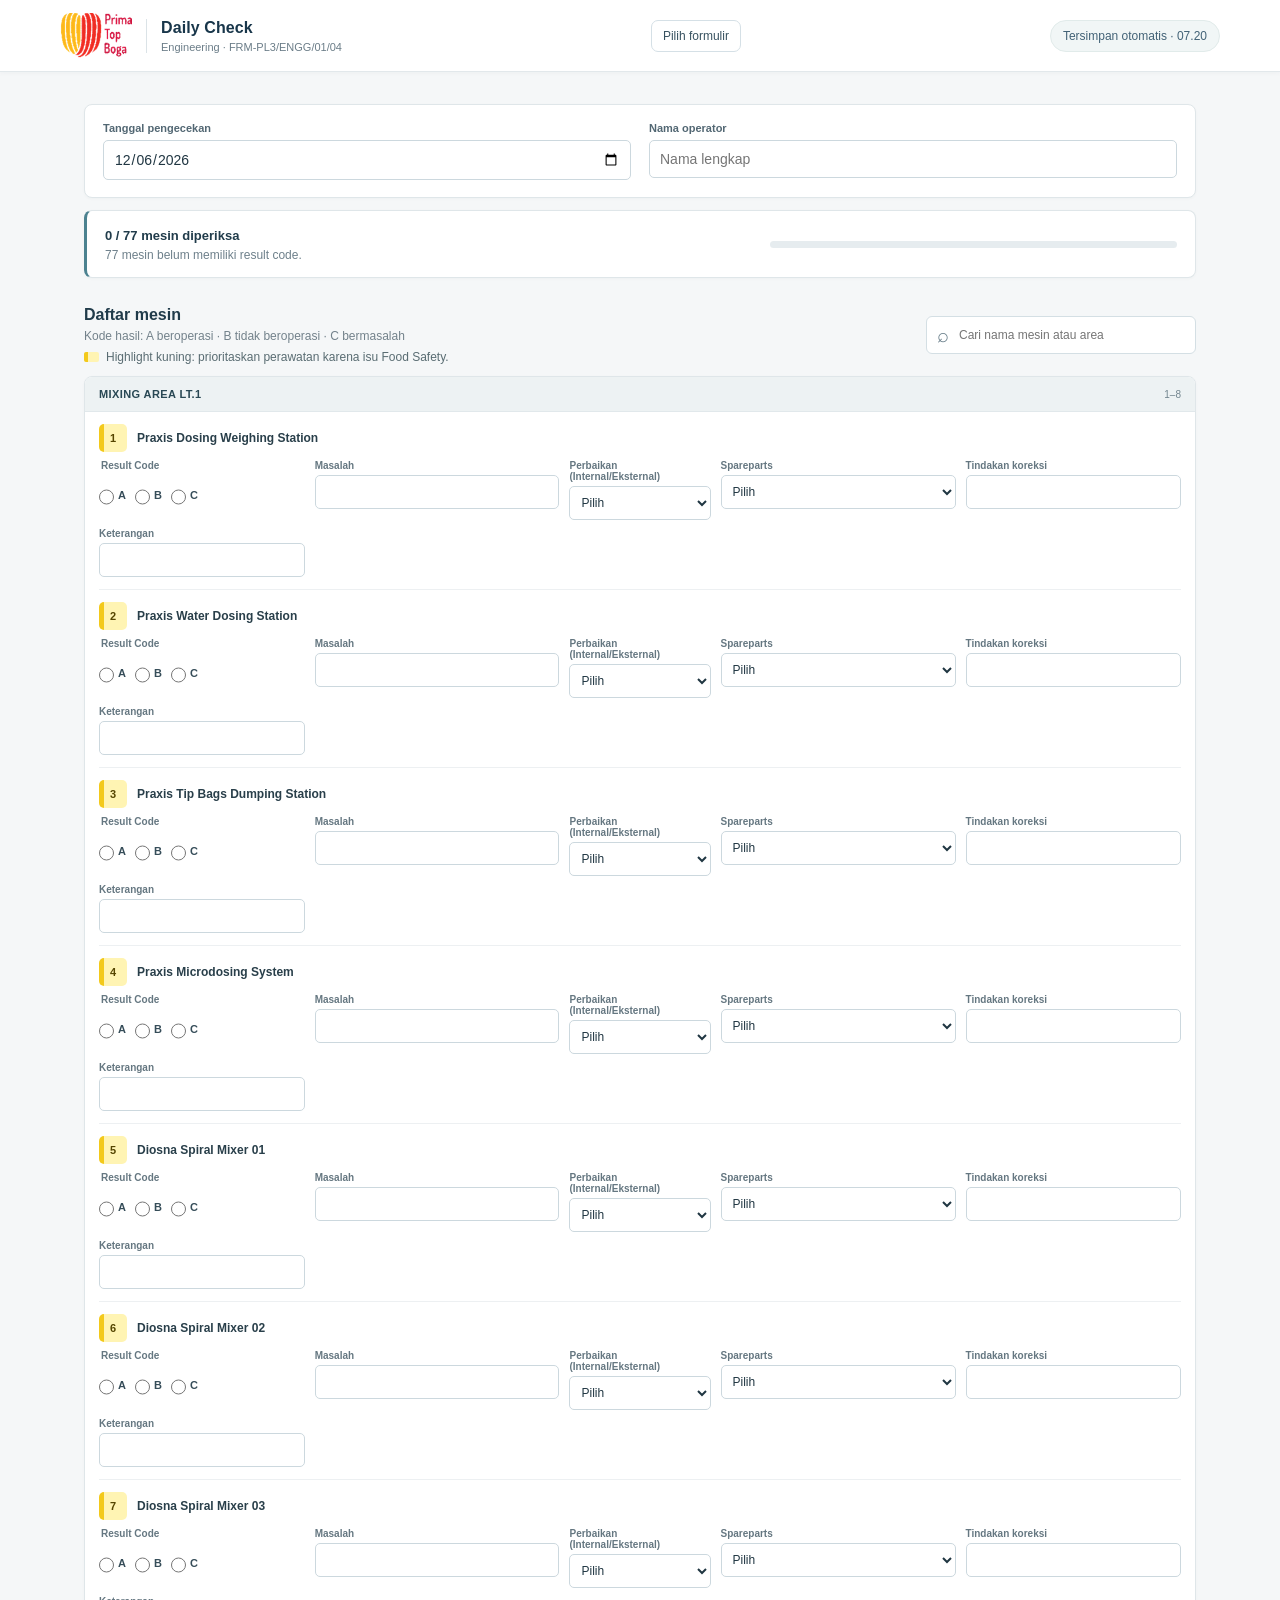
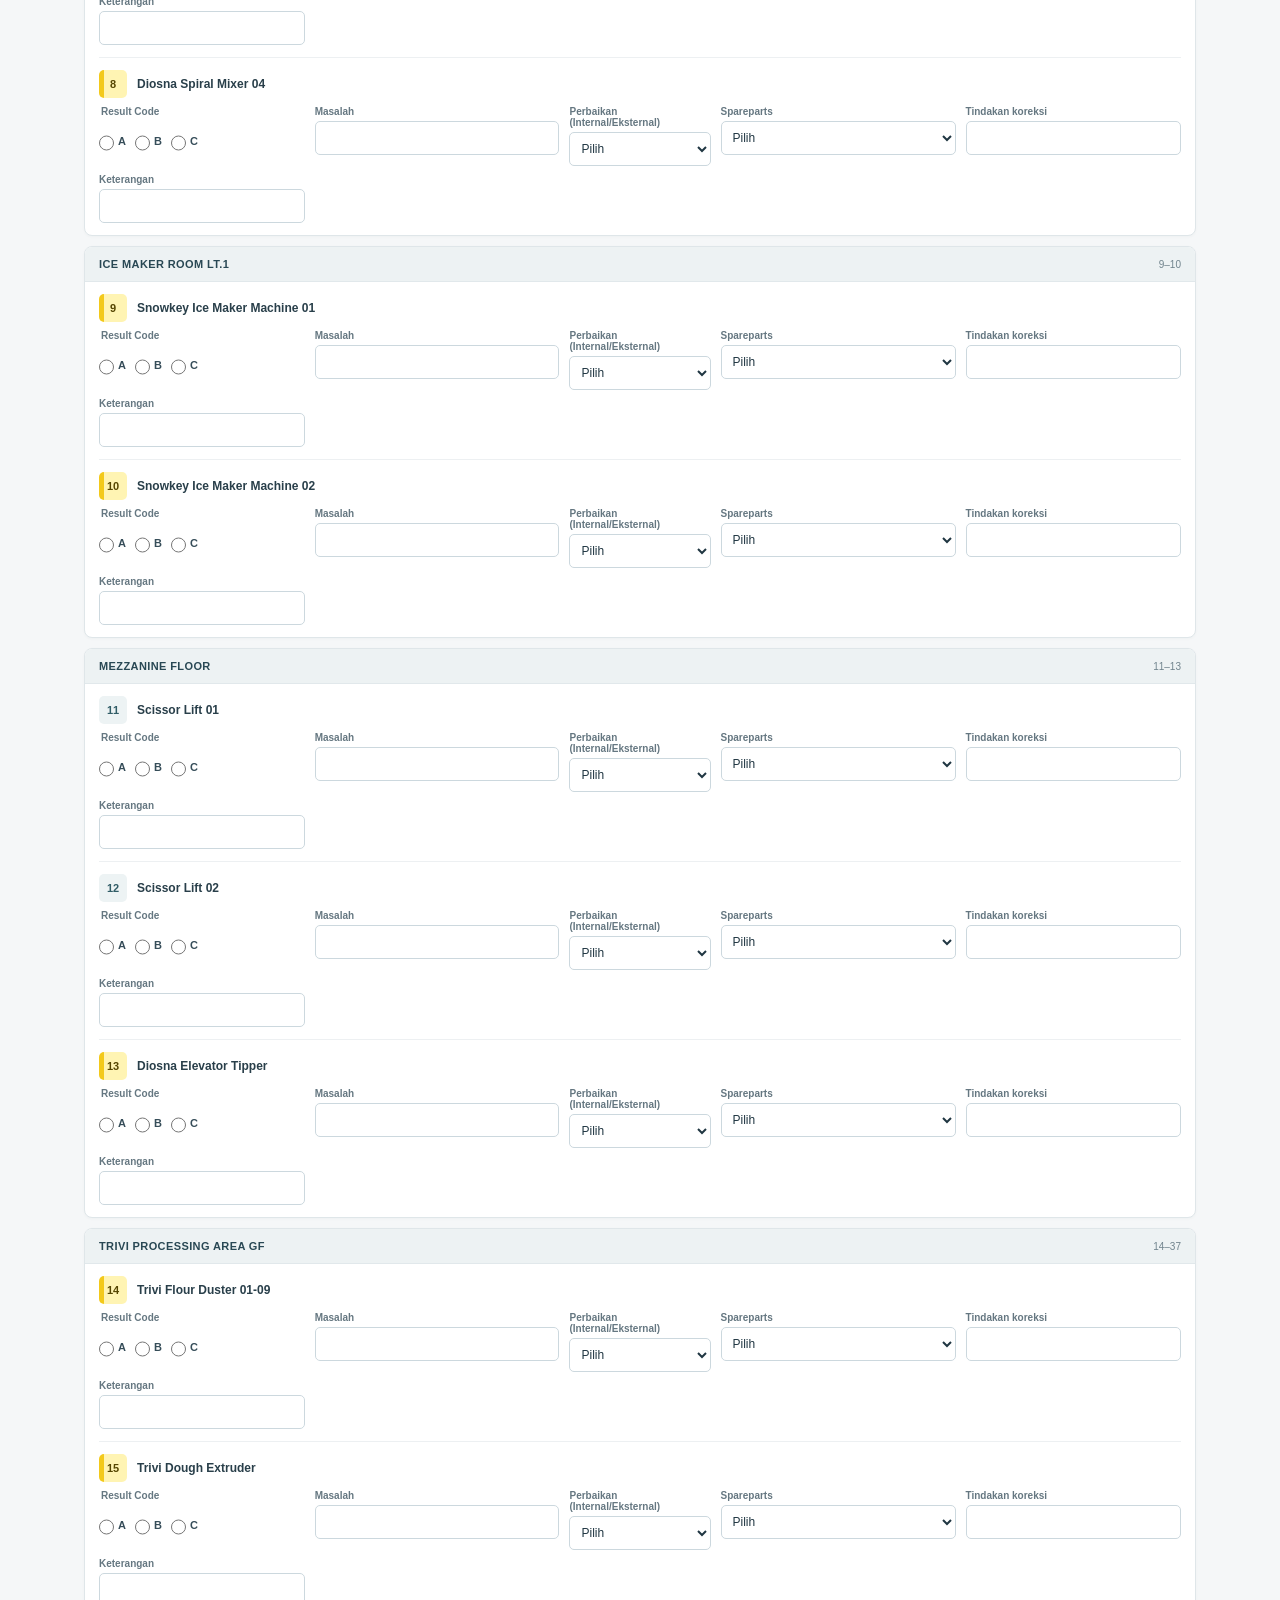
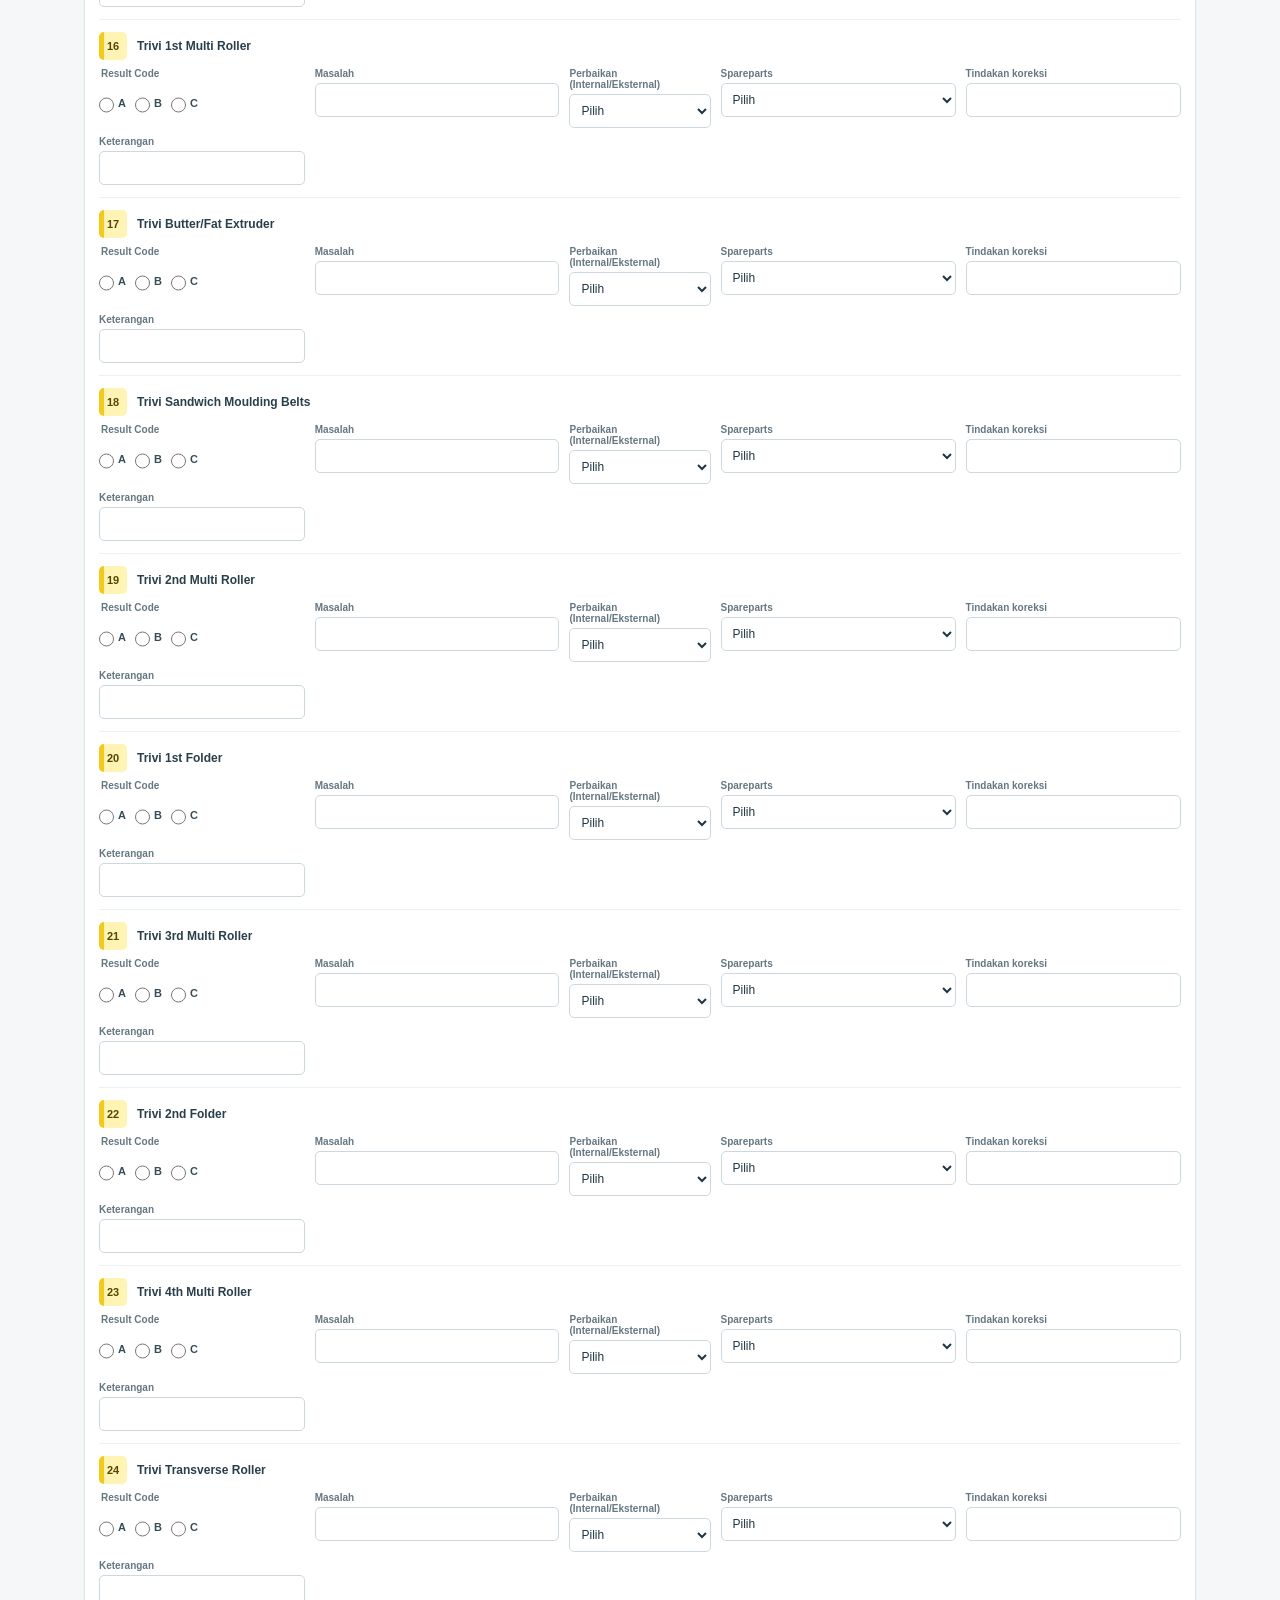
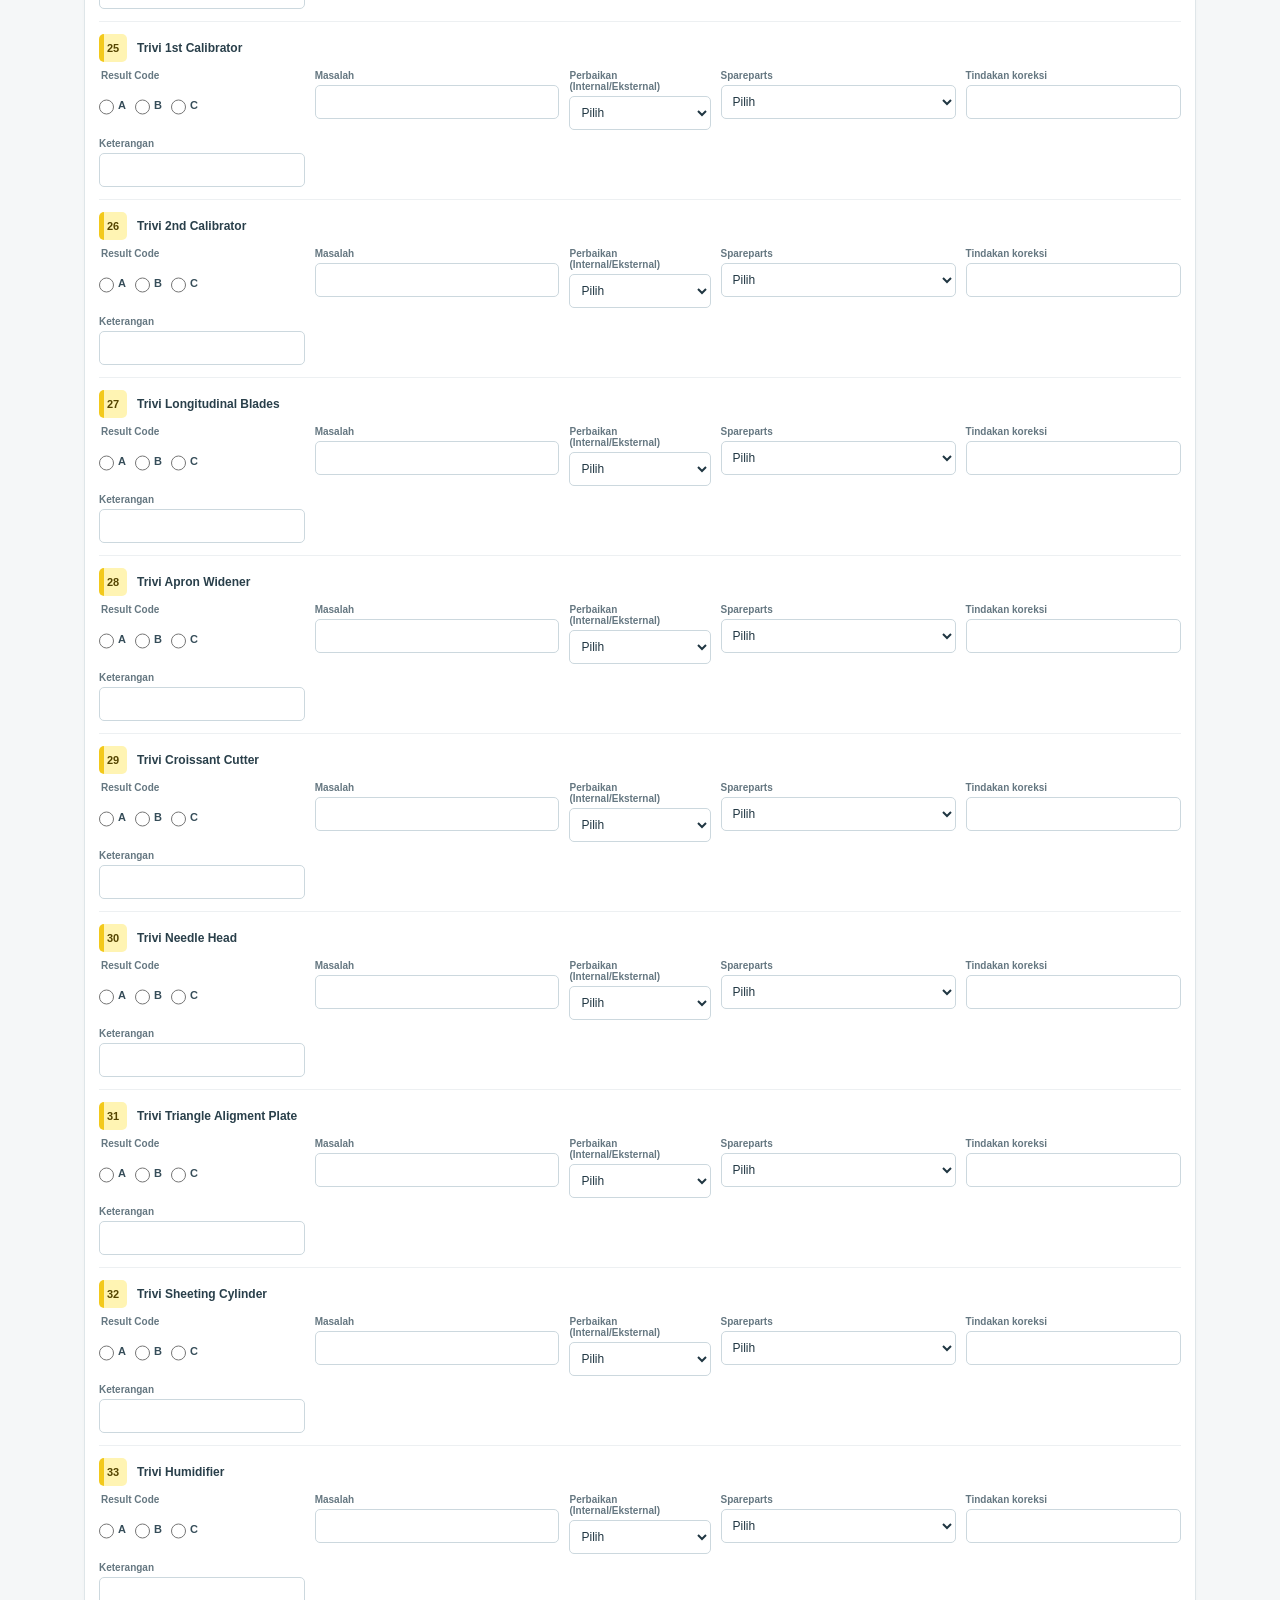
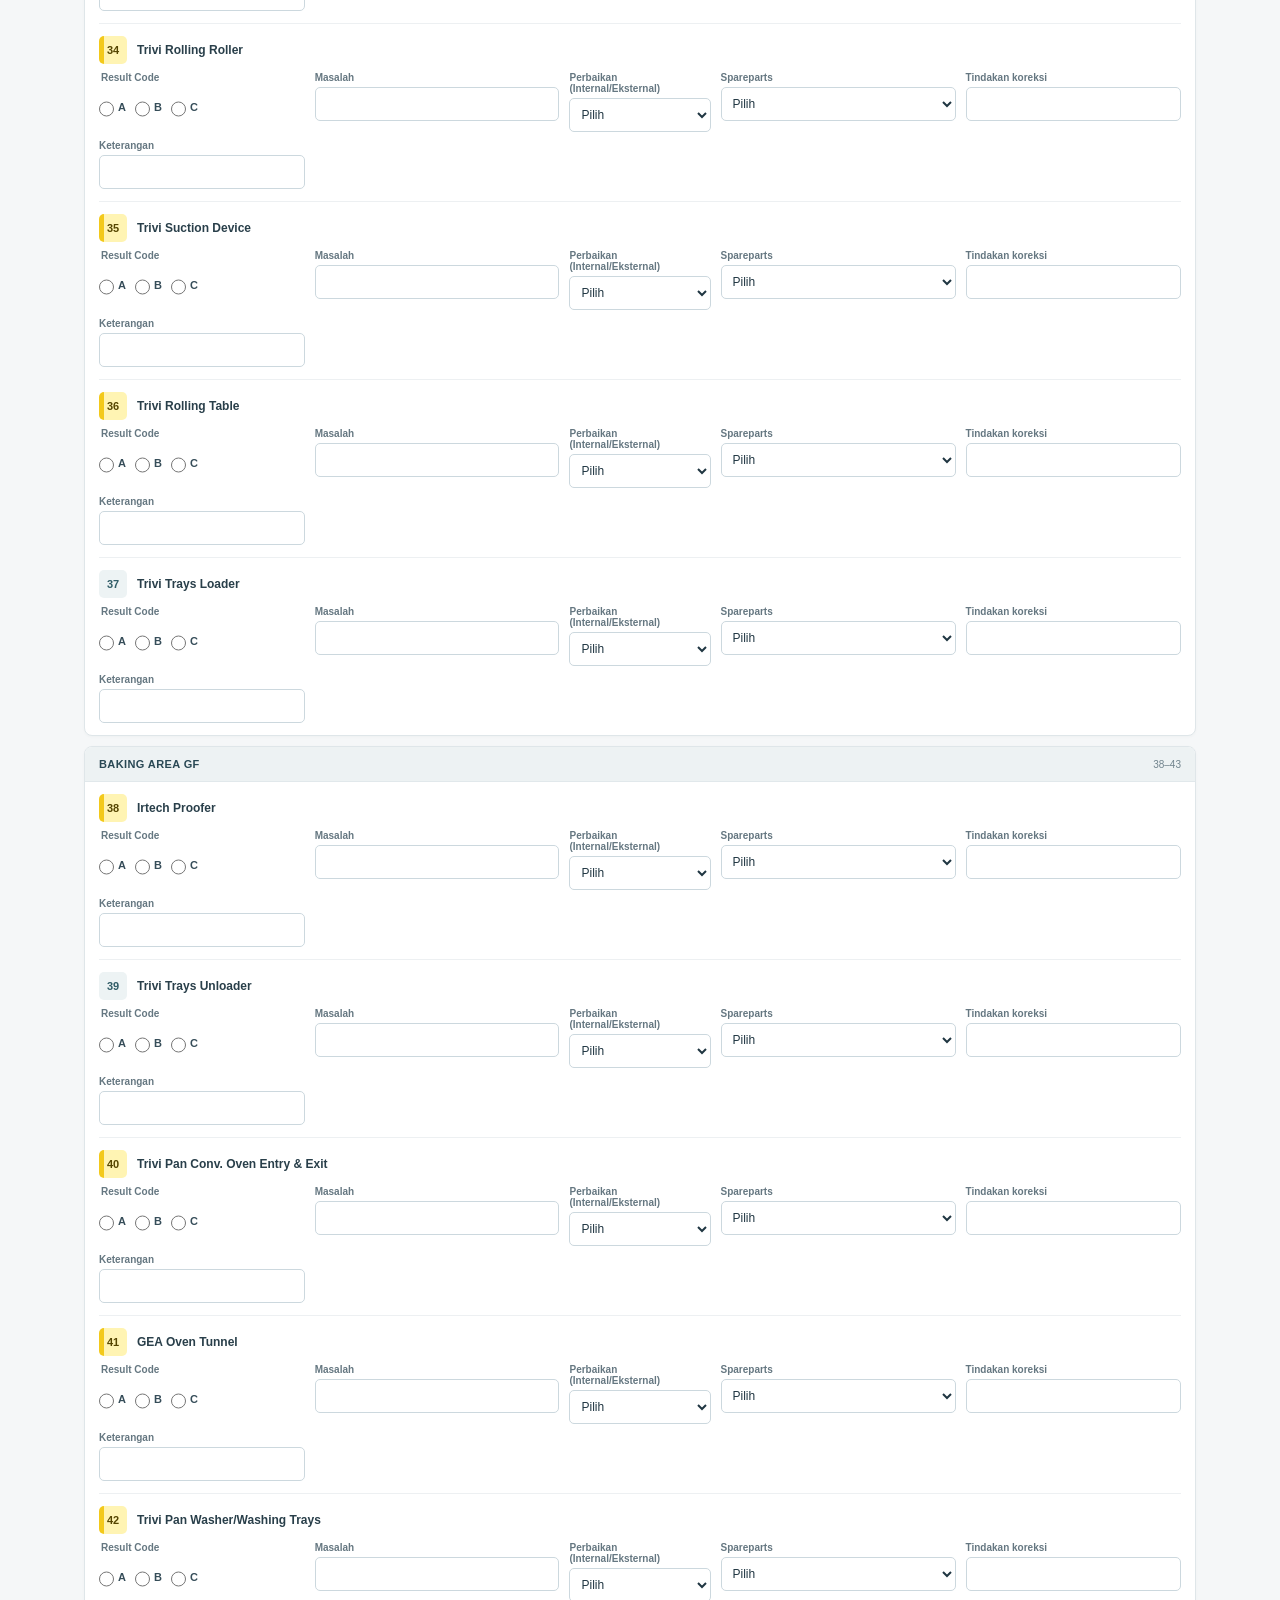
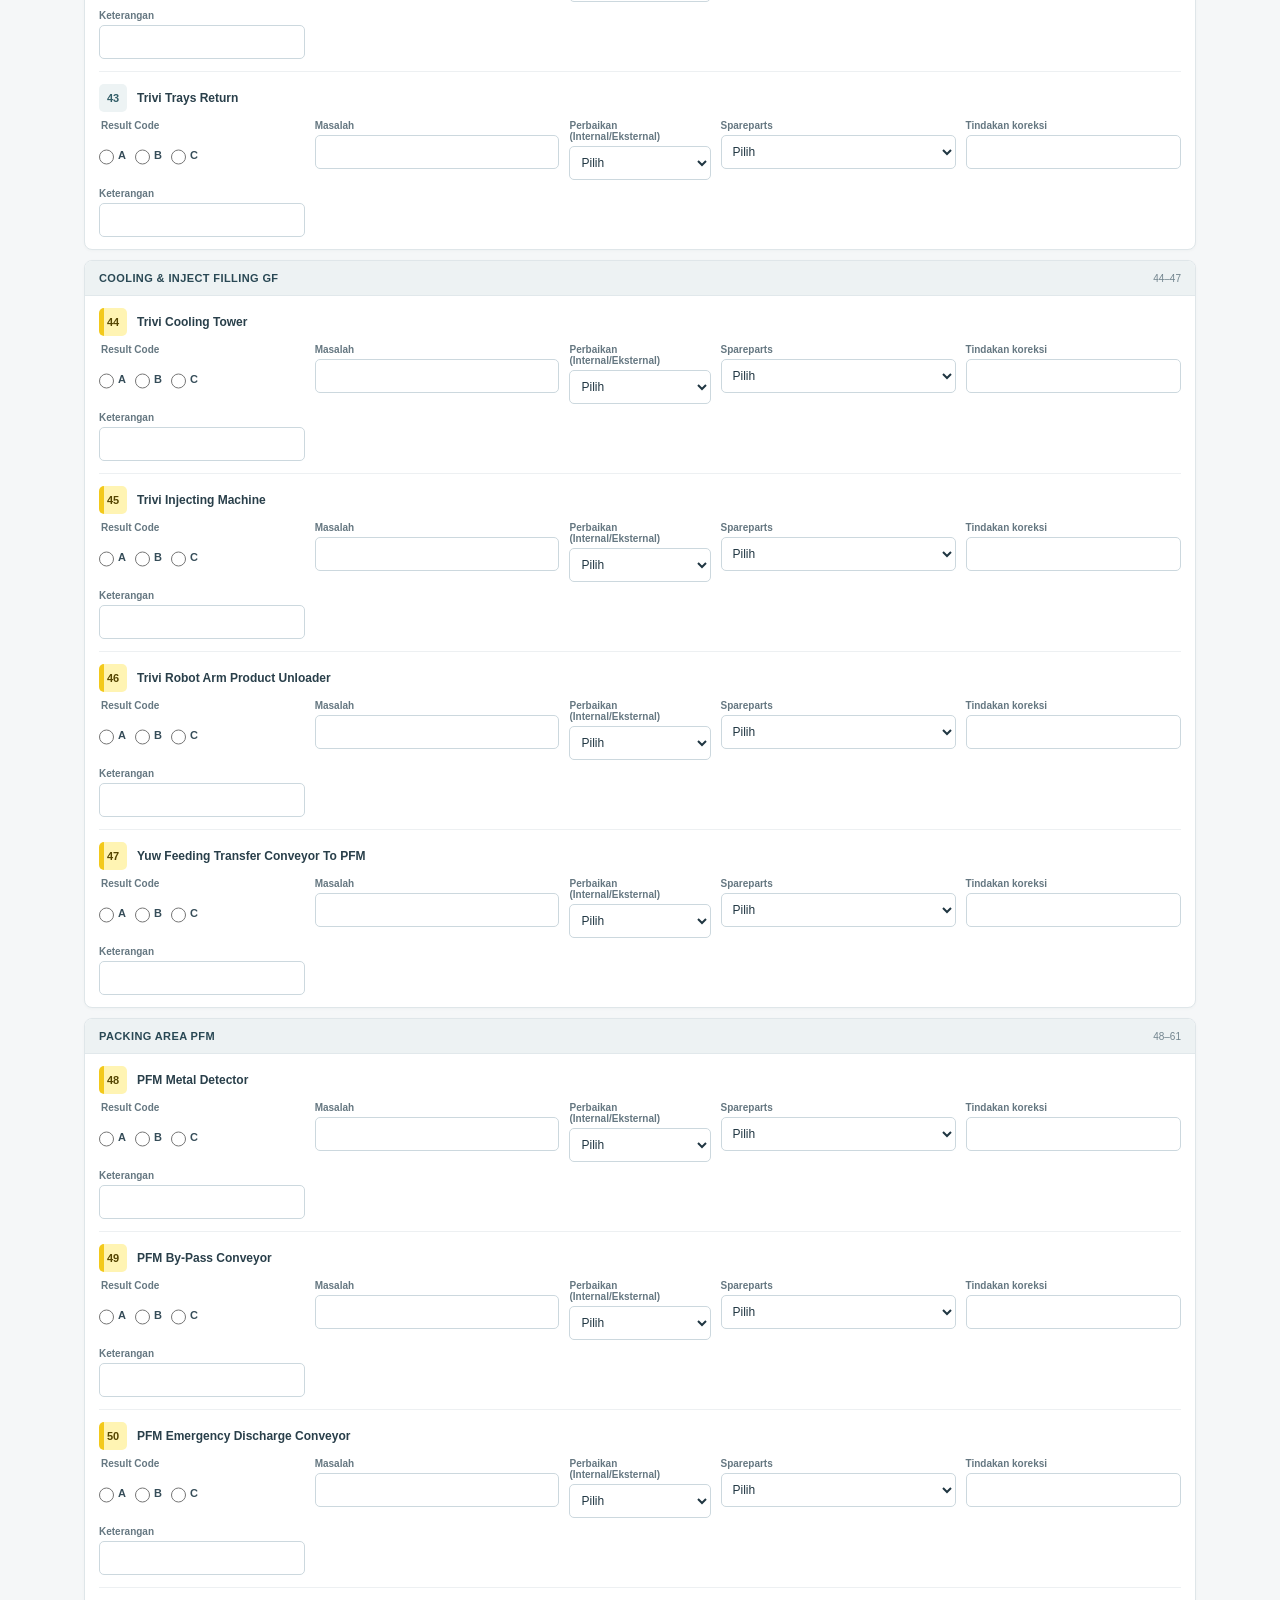
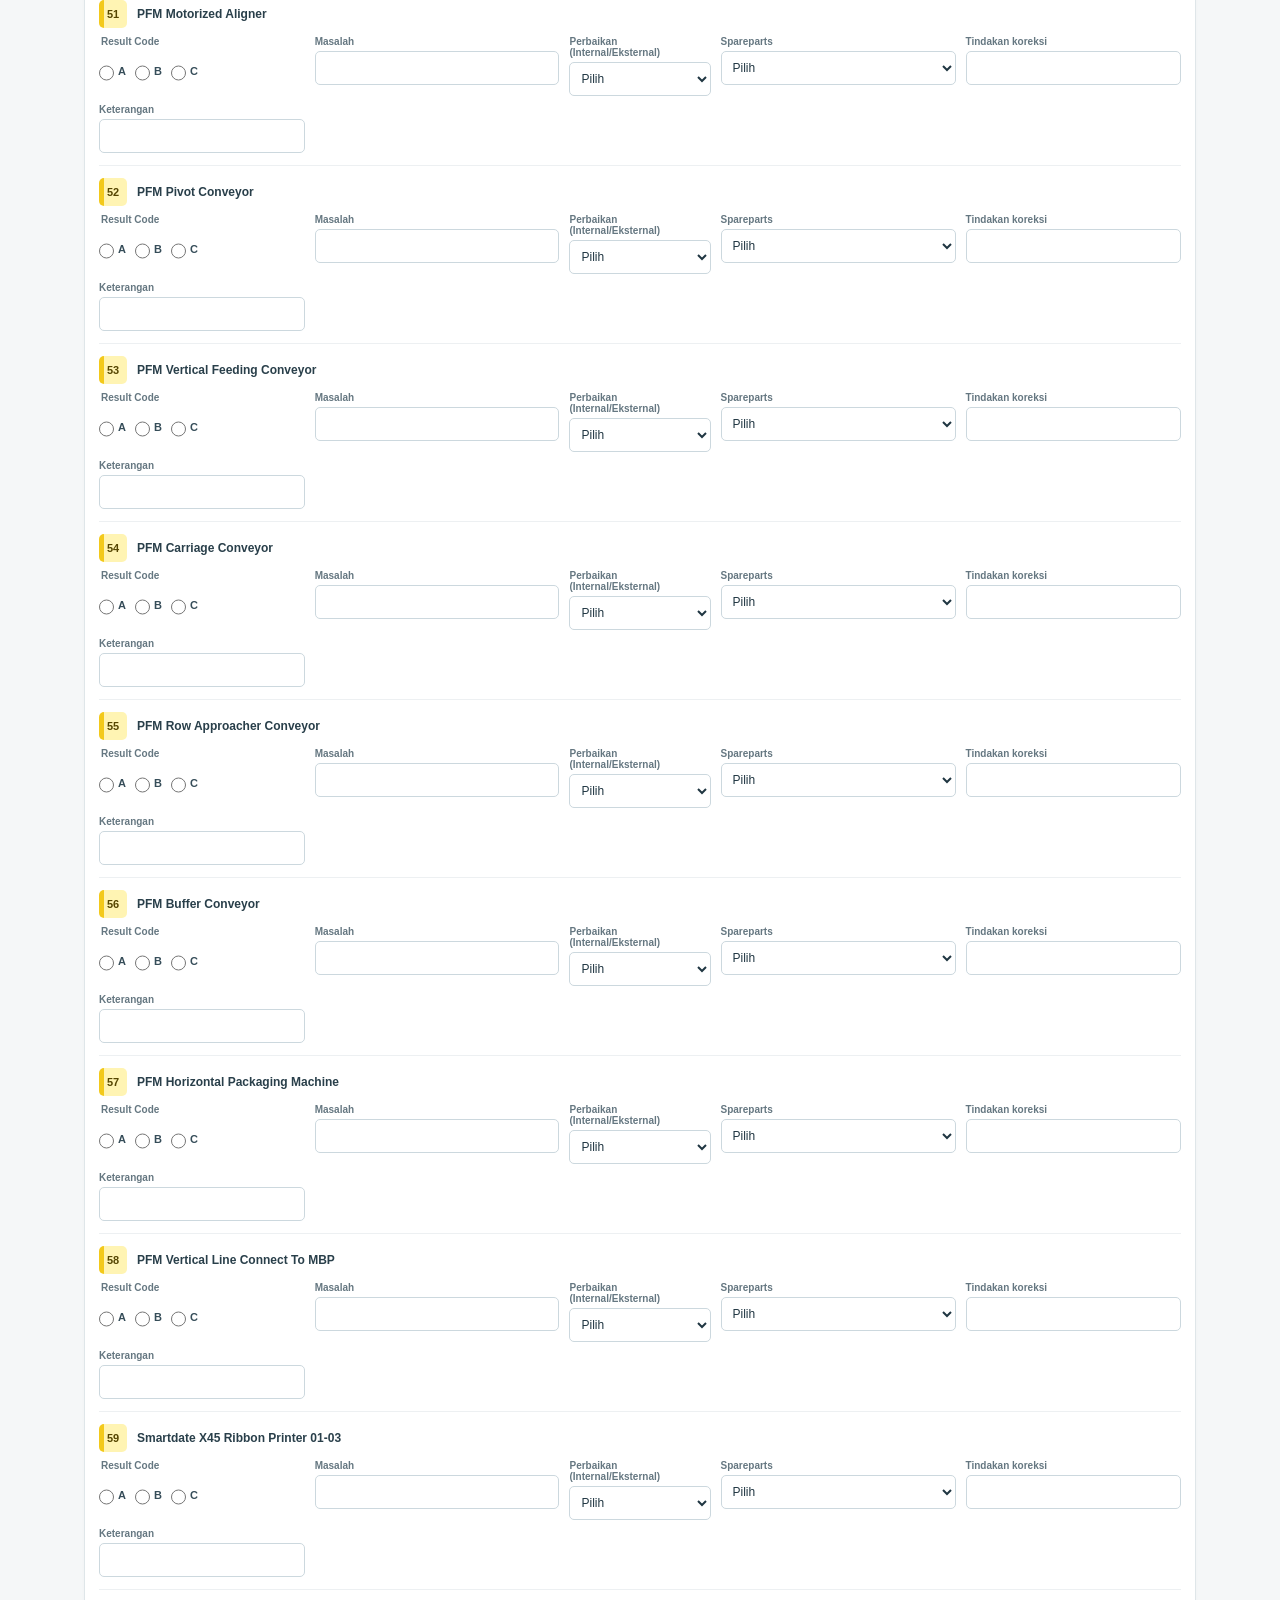
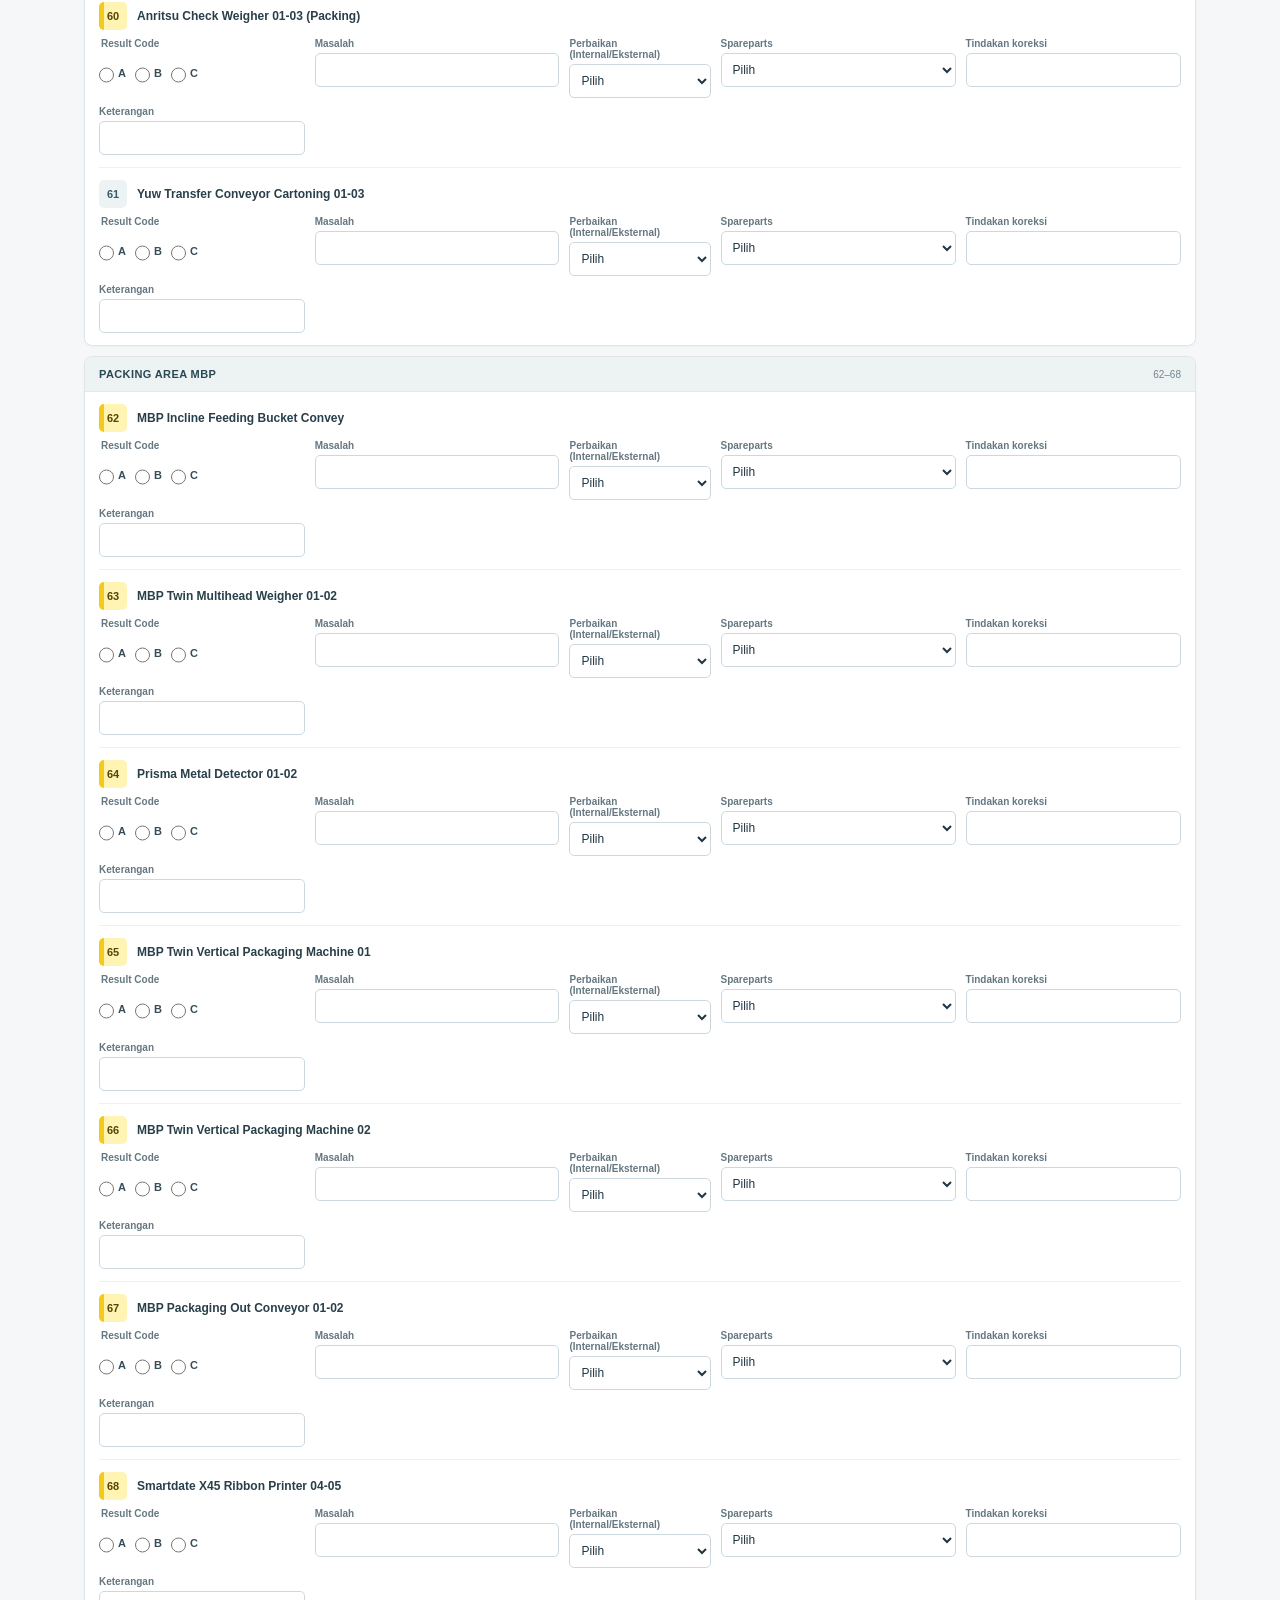
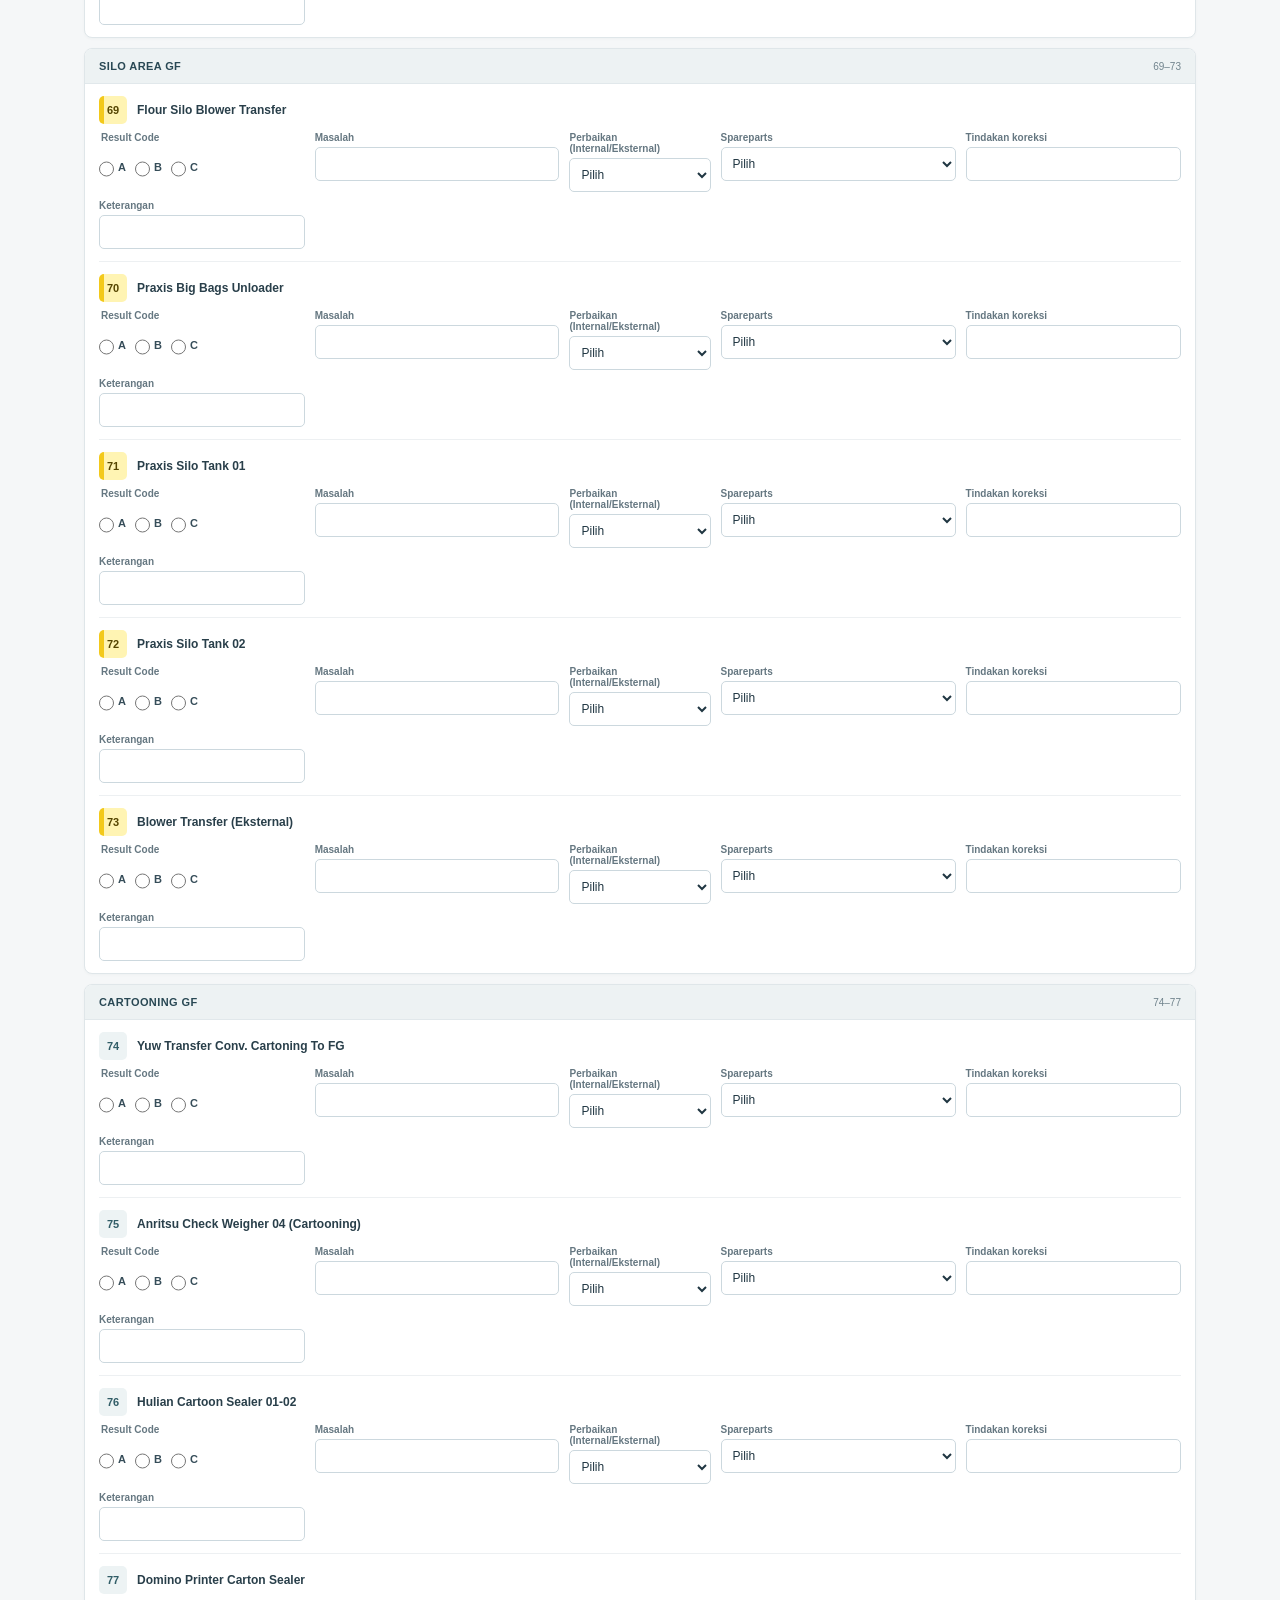
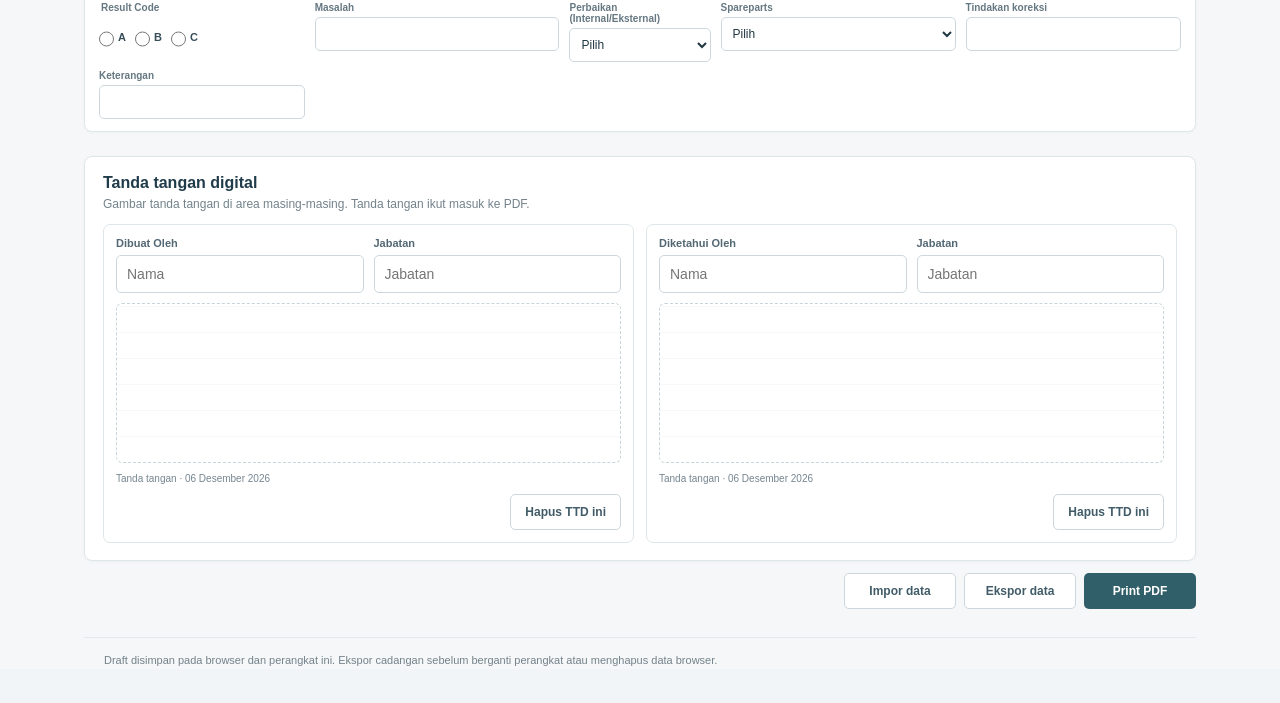
==== processing.html @ 10c48e77 "Restore version confirmed working before chooser cleanup" ====
<!doctype html>
<html lang="id">
<head>
  <meta charset="utf-8">
  <meta name="viewport" content="width=device-width, initial-scale=1">
  <meta name="theme-color" content="#102a43">
  <title>Daily Check Processing · Prima Top Boga</title>
  <link rel="manifest" href="manifest.webmanifest">
  <link rel="stylesheet" href="styles.css?v=19">
  <link rel="stylesheet" href="home.css?v=19">
  <script src="processing.js" defer></script>
</head>
<body>
  <header class="topbar no-print"><a class="brand" href="index.html" aria-label="Kembali ke pilihan Daily Check"><img src="prima-top-boga.png" alt="Prima Top Boga"><span class="brand-divider"></span><span class="brand-title"><strong>Daily Check</strong><small>Engineering · FRM-PL3/ENGG/01/04</small></span></a><a class="home-link" href="index.html">Pilih formulir</a><span class="saved-state" id="savedState"><i></i> Tersimpan di perangkat ini</span></header>
  <main class="shell" id="top">
    <section class="meta panel no-print"><label>Tanggal pengecekan<input id="checkDate" type="date"></label><label>Nama operator<input id="operator" placeholder="Nama lengkap"></label></section>
    <section class="progress panel no-print"><div><strong id="progressText">0 / 77 mesin diperiksa</strong><span id="progressSub">Pilih kode hasil untuk setiap mesin.</span></div><div class="progress-track"><i id="progressBar"></i></div></section>
    <section class="list-head no-print"><div><h2>Daftar mesin</h2><p>Kode hasil: A beroperasi · B tidak beroperasi · C bermasalah</p><p class="food-safety-legend"><span aria-hidden="true"></span> Highlight kuning: prioritaskan perawatan karena isu Food Safety.</p></div><label class="search-wrap"><span aria-hidden="true">⌕</span><input id="machineSearch" type="search" placeholder="Cari nama mesin atau area" autocomplete="off"></label></section>
    <div id="machineList" class="area-list no-print"></div>
    <section class="sign-panel panel no-print"><div class="sign-head"><div><h2>Tanda tangan digital</h2><p>Gambar tanda tangan di area masing-masing. Tanda tangan ikut masuk ke PDF.</p></div></div><div class="sign-grid"><div class="sign-box"><label>Dibuat Oleh<input id="makerName" placeholder="Nama"></label><label>Jabatan<input id="makerTitle" placeholder="Jabatan"></label><canvas id="makerSign" width="520" height="240" aria-label="Area tanda tangan digital pembuat"></canvas><span>Tanda tangan · <span id="makerDateLabel"></span></span><button type="button" class="clear-one button secondary" data-canvas="makerSign">Hapus TTD ini</button></div><div class="sign-box"><label>Diketahui Oleh<input id="approverName" placeholder="Nama"></label><label>Jabatan<input id="approverTitle" placeholder="Jabatan"></label><canvas id="approverSign" width="520" height="240" aria-label="Area tanda tangan digital pemeriksa"></canvas><span>Tanda tangan · <span id="approverDateLabel"></span></span><button type="button" class="clear-one button secondary" data-canvas="approverSign">Hapus TTD ini</button></div></div></section>
    <div class="action-bar no-print"><button id="importBtn" class="button secondary">Impor data</button><button id="exportBtn" class="button secondary">Ekspor data</button><button id="printBtn" class="button">Print PDF</button><input id="importFile" type="file" accept="application/json,.json" hidden></div>
    <div id="printPages" class="print-pages" aria-hidden="true"></div>
  </main>
  <footer class="no-print">Draft disimpan pada browser dan perangkat ini. Ekspor cadangan sebelum berganti perangkat atau menghapus data browser.</footer>
</body>
</html>
---- styles.css ----
:root{font-family:Arial,sans-serif;color:#172b3a;background:#f2f5f7;font-synthesis:none}*{box-sizing:border-box}body{margin:0}.topbar{height:68px;background:#102a43;color:white;display:flex;align-items:center;justify-content:space-between;padding:0 max(20px,calc((100vw - 1120px)/2))}.brand{display:flex;align-items:center;gap:11px}.brand-mark{display:grid;place-items:center;width:38px;height:38px;background:#158a76;border-radius:10px;font-weight:bold}.brand strong,.brand small{display:block}.brand small{margin-top:3px;color:#bdcbd4;font-size:11px}.saved-state{font-size:12px;color:#d7e6df}.shell{max-width:1120px;margin:34px auto;padding:0 22px}.intro{margin-bottom:22px}.eyebrow{font-size:11px;letter-spacing:1.4px;color:#148672;font-weight:bold;margin:0 0 8px}.intro h1{font-size:28px;color:#102a43;margin:0 0 8px}.intro p:last-child{font-size:14px;color:#687c89}.panel,.area{background:white;border:1px solid #dfe7ec;border-radius:12px;box-shadow:0 2px 8px #102a4309}.meta{padding:17px;display:grid;grid-template-columns:1fr 1fr;gap:14px}.meta label,.sign-box label{font-size:12px;font-weight:bold;color:#506674}.meta input,.sign-box input{display:block;width:100%;padding:10px;border:1px solid #d5e0e6;border-radius:7px;margin-top:6px;font:14px Arial}.progress{margin-top:12px;padding:15px 17px;display:flex;align-items:center;justify-content:space-between;gap:20px}.progress strong{font-size:14px}.progress span{display:block;font-size:12px;color:#728390;margin-top:4px}.progress-track{width:38%;height:8px;border-radius:8px;background:#e8eff1;overflow:hidden}.progress-track i{display:block;height:100%;width:0;background:#158a76;transition:width .2s}.list-head,.sign-head{display:flex;align-items:center;justify-content:space-between;gap:16px}.list-head{margin:28px 0 14px}.list-head h2,.sign-head h2{font-size:18px;margin:0 0 5px}.list-head p,.sign-head p{margin:0;color:#73838e;font-size:12px}.button{border:0;border-radius:7px;background:#128a75;color:#fff;font-weight:bold;font-size:13px;padding:11px 16px;cursor:pointer}.button:hover{background:#0c705f}.button.secondary{background:#eaf0f2;color:#385260}.area{overflow:hidden;margin:12px 0}.area>header{display:flex;align-items:center;justify-content:space-between;background:#e9f2f1;color:#193e4b;padding:12px 15px;font-size:13px}.area>header span{font-size:11px;color:#56727d}.area-machines{padding:4px 12px}.machine-card{border-bottom:1px solid #e8edf0;padding:14px 2px}.machine-card:last-child{border-bottom:0}.machine-title{display:flex;align-items:center;gap:10px;margin-bottom:10px}.machine-title b{width:28px;height:28px;border-radius:7px;background:#edf3f5;display:grid;place-items:center;color:#168571;font-size:12px}.machine-title strong{font-size:13px}.fields{display:grid;grid-template-columns:1fr 1fr 130px 1fr 1fr;gap:9px}.fields label{font-size:10px;color:#667985;font-weight:bold}.fields input,.fields select{display:block;width:100%;height:35px;padding:7px;border:1px solid #d9e2e7;border-radius:6px;margin-top:5px;font:12px Arial;background:#fff}.fields fieldset{border:0;padding:0;margin:0}.fields legend{font-size:10px;color:#667985;font-weight:bold;margin-bottom:5px}.radio{display:inline-flex!important;align-items:center;gap:4px;margin-right:9px}.radio input{width:15px;height:15px;margin:0;accent-color:#128a75}.radio span{font-size:12px;color:#243e4d}.sign-panel{padding:17px;margin-top:22px}.sign-head{margin-bottom:14px}.sign-grid{display:grid;grid-template-columns:1fr 1fr;gap:14px}.sign-box{border:1px solid #dce5e9;border-radius:9px;padding:12px;display:grid;grid-template-columns:1fr 1fr;gap:10px}.sign-box canvas{grid-column:1/-1;width:100%;height:115px;border:1px dashed #9babb5;border-radius:6px;background:repeating-linear-gradient(0deg,#fff,#fff 24px,#edf1f3 25px);touch-action:none}.sign-box>span{grid-column:1/-1;color:#758590;font-size:10px}.print-pages{display:none}footer{max-width:1076px;margin:22px auto 34px;padding:0 20px;color:#76858f;font-size:12px;line-height:1.5}
@media(max-width:760px){.topbar{padding:0 15px}.shell{margin:23px auto;padding:0 13px}.intro h1{font-size:23px}.meta{grid-template-columns:1fr}.progress{align-items:flex-start;flex-direction:column}.progress-track{width:100%}.list-head,.sign-head{align-items:stretch;flex-direction:column}.list-head .button,.sign-head .button{width:100%}.fields{grid-template-columns:1fr 1fr}.fields .remarks{grid-column:1/-1}.sign-grid{grid-template-columns:1fr}.saved-state{font-size:10px}}
@media screen{.clear-one{grid-column:1/-1;justify-self:end;padding:7px 10px;font-size:11px}.action-bar{display:flex;justify-content:flex-end;gap:9px;flex-wrap:wrap;margin:12px 0 24px}.action-bar .button{min-width:130px}.sign-box canvas{cursor:crosshair}}
@media print{@page{size:A4 landscape;margin:0}html,body{margin:0!important;padding:0!important;background:#fff!important;color:#000!important}.no-print,footer{display:none!important}.shell{display:block;max-width:none;margin:0;padding:0}.print-pages{display:block!important}.print-page{width:100%;height:196mm;position:relative;overflow:hidden;break-after:auto;font:6.2pt Arial,sans-serif;color:#000}.print-page+.print-page{break-before:page}.print-page:last-child{break-after:auto}.doc-head{height:15mm;display:flex;justify-content:space-between;align-items:flex-start;border-bottom:1px solid #000;margin-bottom:2mm}.doc-head>div{text-align:center;width:70%;padding-top:1mm}.doc-head>div>b{font-size:8pt}.doc-head h1{font:bold 10pt Arial;margin:1mm 0}.doc-head dl{margin:0;display:grid;grid-template-columns:20mm 34mm;row-gap:1mm;font-size:6.5pt}.doc-head dt,.doc-head dd{margin:0}.check-date{height:5mm;font-size:7pt;padding:1mm 0}.report{width:100%;border-collapse:collapse;table-layout:fixed;font:5.4pt Arial}.report th,.report td{border:.45pt solid #111;padding:.55mm .65mm;vertical-align:middle;overflow-wrap:anywhere}.report thead th{text-align:center;font-size:5.5pt;height:7mm;background:#f1f1f1}.report tbody tr{height:3.45mm}.report .num{text-align:center}.report .machine-name{font-weight:600}.report .machine-name.food-safety-highlight{background:#fff200!important;-webkit-print-color-adjust:exact;print-color-adjust:exact}.report .code{text-align:center;white-space:nowrap}.code-box{display:inline-block;border:.4pt solid #555;width:3.3mm;height:3mm;text-align:center;line-height:2.8mm;margin:0 .3mm;font-size:5pt}.code-box.selected{background:#222;color:#fff}.report .spares{text-align:center}.report .area-row{height:3.7mm!important;background:#dfe8eb;font-weight:bold}.report .area-row td{padding:.5mm 1mm}.c-no{width:5mm}.c-name{width:47mm}.c-code{width:15mm}.c-problem{width:31mm}.c-repair{width:33mm}.c-spares{width:18mm}.c-correction{width:37mm}.c-remarks{width:auto}.doc-bottom{display:flex;gap:4mm;margin-top:2mm;min-height:35mm}.notes{width:58%;font:5.5pt/1.35 Arial}.signatures{width:42%;display:flex;gap:3mm}.print-sign{flex:1;border:.5pt solid #555;padding:1.2mm;font:5.4pt Arial}.print-sign b{display:block;text-align:center;font-size:6.2pt}.sign-image{height:12mm;display:flex;align-items:center;justify-content:center}.sign-image img{max-width:100%;max-height:12mm;object-fit:contain}.print-sign>div:not(.sign-image){border-top:.3pt solid #999;padding-top:.7mm;margin-top:.6mm}.doc-operator{position:absolute;bottom:0;right:0;font-size:5pt}}
@media print{
  .print-page{width:100%;height:203mm;min-height:0;overflow:hidden;padding:7mm;break-inside:avoid;}
  .doc-head{height:13mm;display:grid;grid-template-columns:38mm 1fr 46mm;grid-template-rows:1fr;margin:0 0 1.5mm;border:0;align-items:stretch}
  .logo-cell{border:1px solid #333;display:flex;align-items:center;justify-content:center;padding:1mm!important;width:auto!important}
  .logo-cell img{display:block;max-width:34mm;max-height:11mm;object-fit:contain;-webkit-print-color-adjust:exact;print-color-adjust:exact}
  .title-cell{width:auto!important;padding:0!important;border:1px solid #333;display:flex;flex-direction:column;justify-content:center;align-items:center}
  .title-cell>b{font-size:7pt!important}
  .title-cell h1{font:bold 8pt Arial!important;margin:1mm 0!important}
  .doc-head dl{border:1px solid #333;display:grid;grid-template-columns:18mm 1fr;grid-template-rows:repeat(4,1fr);row-gap:0;font-size:5.6pt;padding:0 1mm;align-items:center}
  .doc-head dt,.doc-head dd{border-bottom:.4pt solid #888;min-height:2.5mm;padding:.3mm;margin:0}
  .doc-head dt:nth-last-of-type(1),.doc-head dd:last-child{border-bottom:0}
  .check-date{height:4mm;font-size:6.3pt;padding:.5mm 0}
  .report{font:5pt Arial!important}
  .report th,.report td{padding:.25mm .45mm!important;overflow-wrap:anywhere}
  .report thead th{font-size:5.2pt;height:6mm!important}
  .report tbody tr{height:3.15mm!important;min-height:3.15mm}
  .report tbody td{height:3.15mm}
  .report .area-row{height:3.2mm!important}
  .report .area-row td{padding:.2mm .8mm!important}
  .c-no{width:5mm}.c-name{width:49mm}.c-code{width:4.3mm}.c-problem{width:56mm}.c-repair{width:26mm}.c-spares{width:18mm}.c-correction{width:57mm}.c-remarks{width:50mm}
  .code{font-size:6pt!important;text-align:center}
  .doc-bottom{gap:3mm;margin-top:1.5mm;min-height:31mm}
  .notes{width:58%;font:5pt/1.28 Arial}
  .signatures{width:42%;display:block}
  .sign-table{width:100%;height:29mm;border-collapse:collapse;table-layout:fixed;font:5pt Arial}
  .sign-table th,.sign-table td{border:.5pt solid #333;padding:.5mm;text-align:center}
  .sign-table th:first-child{width:24mm}
  .sign-table thead th{height:4mm}
  .sign-table tbody tr:first-child{height:16mm}
  .sign-table img{max-width:100%;max-height:14mm;object-fit:contain}
}
@media screen{
  body{background:#f5f7f8;color:#1c2d38;font-family:"Segoe UI",Arial,sans-serif}
  .topbar{height:72px;background:#fff;color:#1b303d;padding:0 max(24px,calc((100vw - 1160px)/2));border-bottom:1px solid #e2e8eb;box-shadow:0 1px 5px #1c35450a}
  .brand{display:flex;align-items:center;gap:14px;color:inherit;text-decoration:none}
  .brand img{width:72px;height:48px;object-fit:contain}
  .brand-divider{height:34px;width:1px;background:#dbe3e7}
  .brand-title strong{font-size:16px;letter-spacing:.1px;color:#18364a}
  .brand-title small{font-size:11px;color:#6b7d88;margin-top:4px}
  .saved-state{font-size:12px;color:#426276;background:#f1f6f6;border:1px solid #e1ebea;border-radius:20px;padding:8px 12px}
  .saved-state i{display:inline-block;width:7px;height:7px;margin-right:6px;border-radius:50%;background:#24816c}
  .shell{max-width:1160px;margin:32px auto 24px;padding:0 24px}
  .intro{display:flex;justify-content:space-between;align-items:flex-end;gap:20px;margin-bottom:22px}
  .eyebrow{font-size:10px;letter-spacing:1.15px;color:#557687;margin-bottom:8px}
  .intro h1{font-family:"Segoe UI",Arial,sans-serif;font-size:25px;line-height:1.25;font-weight:650;color:#18364a;margin:0 0 6px}
  .intro p:last-child{font-size:13px;color:#71808a;margin:0}
  .doc-pill{padding:8px 11px;border:1px solid #dce5e9;border-radius:6px;background:#fff;color:#526875;font-size:11px;white-space:nowrap}
  .panel,.area{border:1px solid #dfe6e9;border-radius:8px;box-shadow:0 1px 3px #213d4b08}
  .meta{padding:17px 18px;gap:18px}
  .meta label,.sign-box label{font-size:11px;color:#526773}
  .meta input,.sign-box input,.fields input,.fields select{border:1px solid #ccd8de;border-radius:5px;background:#fff;color:#203642;transition:border-color .12s,box-shadow .12s}
  .meta input:focus,.sign-box input:focus,.fields input:focus,.fields select:focus{outline:0;border-color:#4b8290;box-shadow:0 0 0 2px #4b82901a}
  .progress{padding:15px 18px;border-left:3px solid #4c8290}
  .progress strong{color:#213c4b;font-size:13px}
  .progress span{color:#6e808b}
  .progress-track{background:#e6ecef;height:7px}
  .progress-track i{background:#3f7d78}
  .list-head{align-items:center;margin:28px 0 12px}
  .list-head h2,.sign-head h2{font-size:16px;font-weight:650;color:#203b4a}
  .list-head p,.sign-head p{font-size:12px;color:#73828b}
  .search-wrap{height:38px;min-width:270px;display:flex;align-items:center;gap:8px;padding:0 10px;border:1px solid #d4dfe4;border-radius:6px;background:#fff;color:#667c88}
  .search-wrap span{font-size:20px;line-height:1}
  .search-wrap input{width:100%;border:0;outline:0;background:transparent;font:12px "Segoe UI",Arial,sans-serif;color:#203642}
  .search-wrap:focus-within{border-color:#4b8290;box-shadow:0 0 0 2px #4b82901a}
  .area{margin:10px 0;overflow:hidden;background:#fff}
  .area>header{padding:11px 14px;background:#edf2f3;color:#294854;border-bottom:1px solid #e1e8eb}
  .area>header strong{font-size:11px;letter-spacing:.4px}
  .area>header span{font-size:10px;color:#71848d}
  .area-machines{padding:0 14px}
  .machine-card{padding:12px 0;border-bottom:1px solid #edf0f2}
  .machine-title{margin-bottom:8px}
  .machine-title b{border-radius:5px;background:#edf3f4;color:#315d67;font-size:11px}.machine-title b.food-safety-highlight{background:linear-gradient(90deg,#f3c91b 0 5px,#fff4b3 5px 100%);color:#554500}.food-safety-legend{display:flex;align-items:center;gap:7px;margin-top:7px!important;color:#596c72!important}.food-safety-legend span{display:inline-block;width:15px;height:10px;border-left:4px solid #f3c91b;background:#fff4b3;border-radius:2px;flex:none}
  .machine-title strong{font-size:12px;font-weight:600;color:#293f4a}
  .fields{grid-template-columns:1.05fr 1.25fr .72fr 1.2fr 1.1fr;gap:8px 10px}
  .fields label,.fields legend{font-size:10px;font-weight:600;color:#657781}
  .fields input,.fields select{height:34px;margin-top:4px;padding:7px;font:12px "Segoe UI",Arial,sans-serif}
  .radio input{accent-color:#3f7d78}
  .radio span{font-size:11px;color:#364d59}
  .sign-panel{padding:17px 18px;margin-top:24px}
  .sign-head{margin-bottom:13px}
  .sign-grid{gap:12px}
  .sign-box{border:1px solid #dfe6e9;border-radius:7px;padding:12px}
  .sign-box canvas{height:160px;border-color:#c8d4d9;background:repeating-linear-gradient(0deg,#fff,#fff 25px,#eef2f3 26px)}
  .button{border-radius:5px;font:600 12px "Segoe UI",Arial,sans-serif;padding:10px 14px;background:#315f69}
  .button:hover{background:#254e57}
  .button.secondary{background:#fff;border:1px solid #cbd7dc;color:#415c68}
  .button.secondary:hover{background:#f1f5f6}
  .action-bar{margin:12px 0 28px;gap:8px}
  .action-bar .button{min-width:112px}
  footer{max-width:1112px;border-top:1px solid #e2e8eb;padding-top:14px;color:#74828b;font-size:11px}
}
@media(max-width:760px){
  .topbar{height:66px;padding:0 13px}
  .brand{gap:9px}.brand img{width:55px;height:40px}.brand-title strong{font-size:13px}.brand-title small{font-size:9px}
  .saved-state{font-size:9px;padding:7px 8px}
  .shell{margin:22px auto;padding:0 13px}
  .intro{align-items:flex-start;flex-direction:column;gap:10px}
  .intro h1{font-size:21px}
  .doc-pill{font-size:10px}
  .meta{padding:13px}
  .list-head{align-items:stretch}
  .search-wrap{min-width:0;width:100%}
  .area-machines{padding:0 10px}
  .fields{grid-template-columns:1fr 1fr;gap:9px}
  .fields fieldset{grid-column:1/-1}
  .fields .remarks{grid-column:1/-1}
  .sign-grid{grid-template-columns:1fr}
  .action-bar{display:grid;grid-template-columns:1fr 1fr}
  .action-bar .button{min-width:0;width:100%}
  footer{margin:18px 13px 26px;padding-left:0;padding-right:0}
}
---- home.css ----
.home-link{display:inline-flex;align-items:center;padding:8px 11px;border:1px solid #d5e0e6;border-radius:7px;background:#fff;color:#385260;text-decoration:none;font-size:12px}.home-page{min-height:100vh;display:flex;flex-direction:column}.home-page .topbar{flex:none}.home-shell{width:min(980px,100%);margin:auto;padding:72px 24px 90px}.home-intro{max-width:620px;margin:0 auto 30px;text-align:center}.home-intro .eyebrow{margin:0 0 10px}.home-intro h1{margin:0;color:#102a43;font-size:32px}.home-intro>p:last-child{color:#687c89;font-size:15px;margin:10px 0 0}.form-choices{display:grid;grid-template-columns:repeat(2,minmax(0,1fr));gap:18px}.form-choice{display:flex;flex-direction:column;min-height:250px;padding:26px;background:white;border:1px solid #dfe7ec;border-radius:12px;box-shadow:0 3px 14px #102a4309;color:#243b4b;text-decoration:none;transition:border-color .15s,transform .15s,box-shadow .15s}.form-choice:hover{border-color:#148672;transform:translateY(-2px);box-shadow:0 8px 24px #102a4314}.choice-code{align-self:flex-start;padding:7px 10px;border:1px solid #dce5e9;border-radius:6px;color:#526875;font-size:11px}.form-choice h2{font-size:22px;margin:21px 0 8px;color:#102a43}.form-choice p{font-size:14px;line-height:1.5;color:#687c89;margin:0}.choice-action{display:flex;justify-content:space-between;align-items:center;margin-top:auto;padding-top:28px;color:#147a6a;font-size:13px;font-weight:bold}.choice-action b{font-size:19px;font-weight:400}.home-page footer{width:100%;margin-top:auto;padding:15px 20px 22px;text-align:center;border-top:1px solid #e2e8eb}@media(max-width:650px){.home-shell{padding:42px 16px 60px}.home-intro h1{font-size:25px}.form-choices{grid-template-columns:1fr}.form-choice{min-height:195px;padding:21px}.form-choice h2{font-size:20px;margin-top:16px}.choice-action{padding-top:20px}}
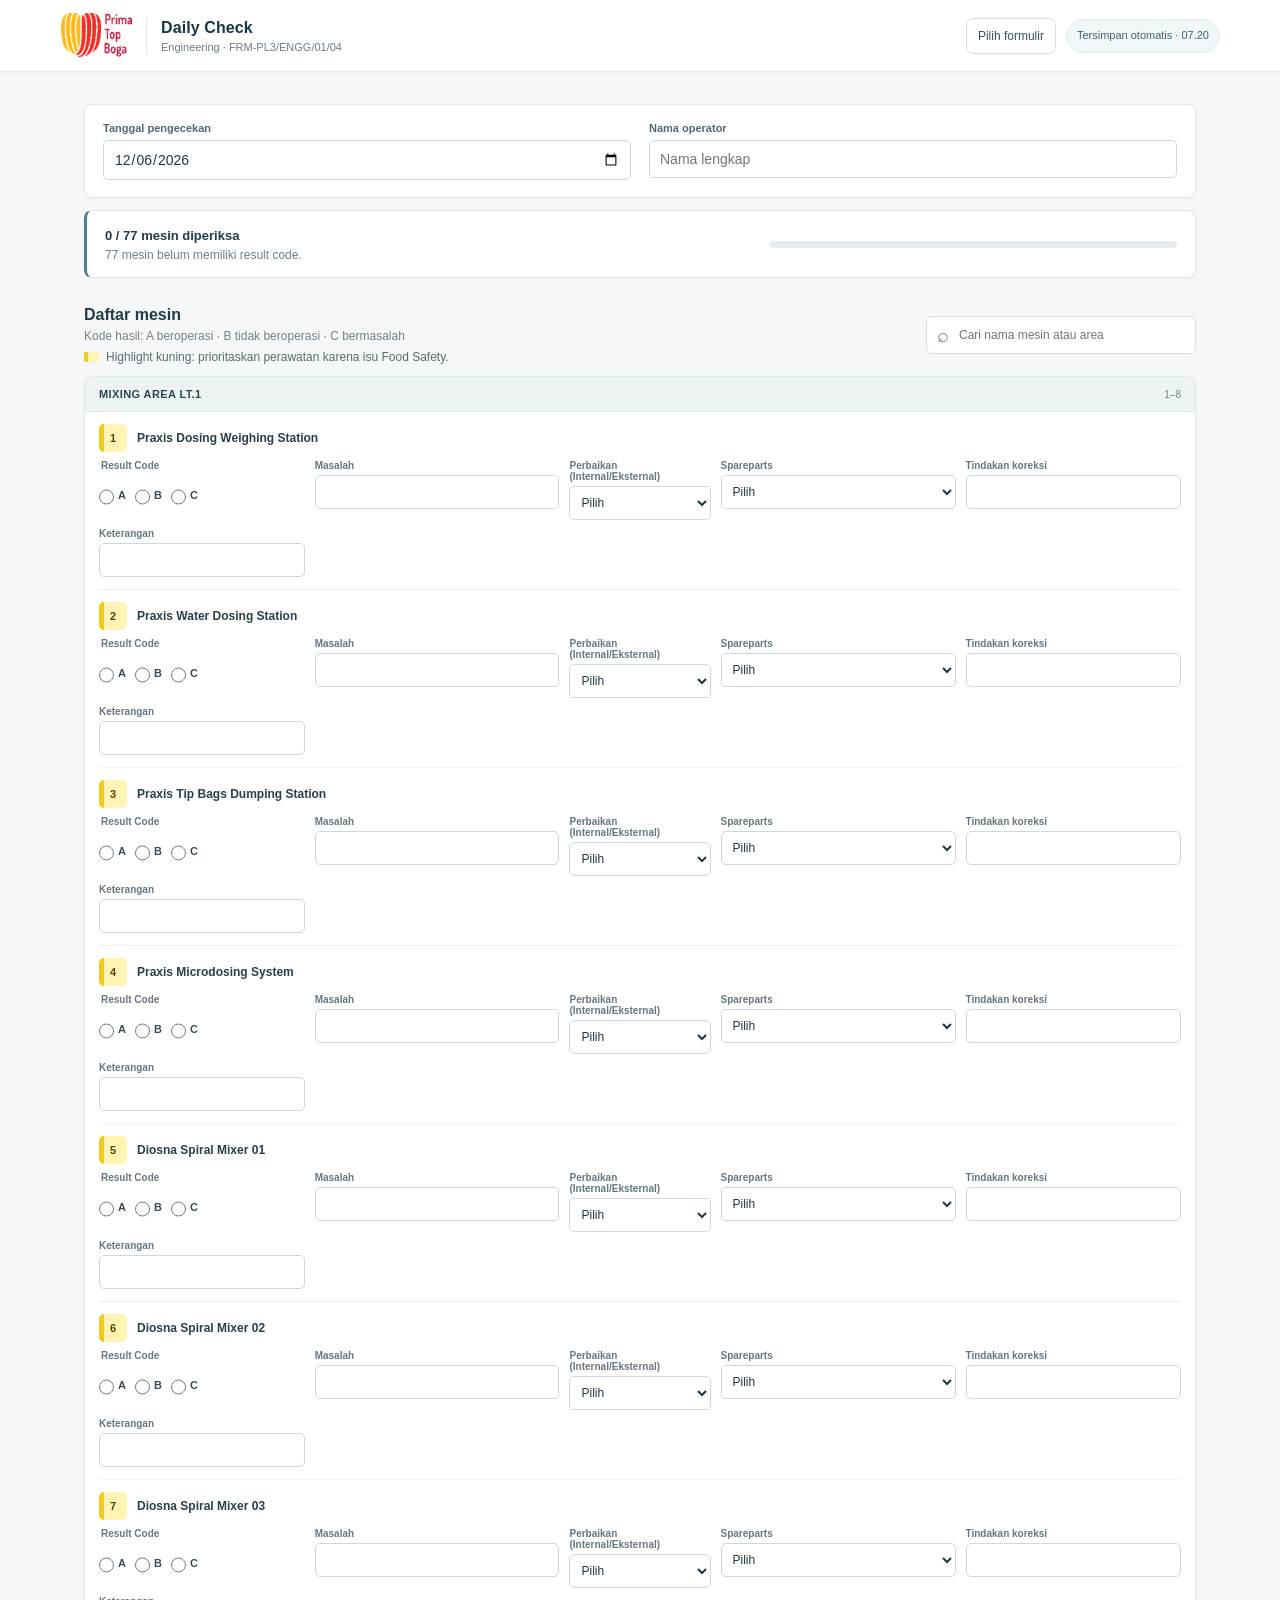
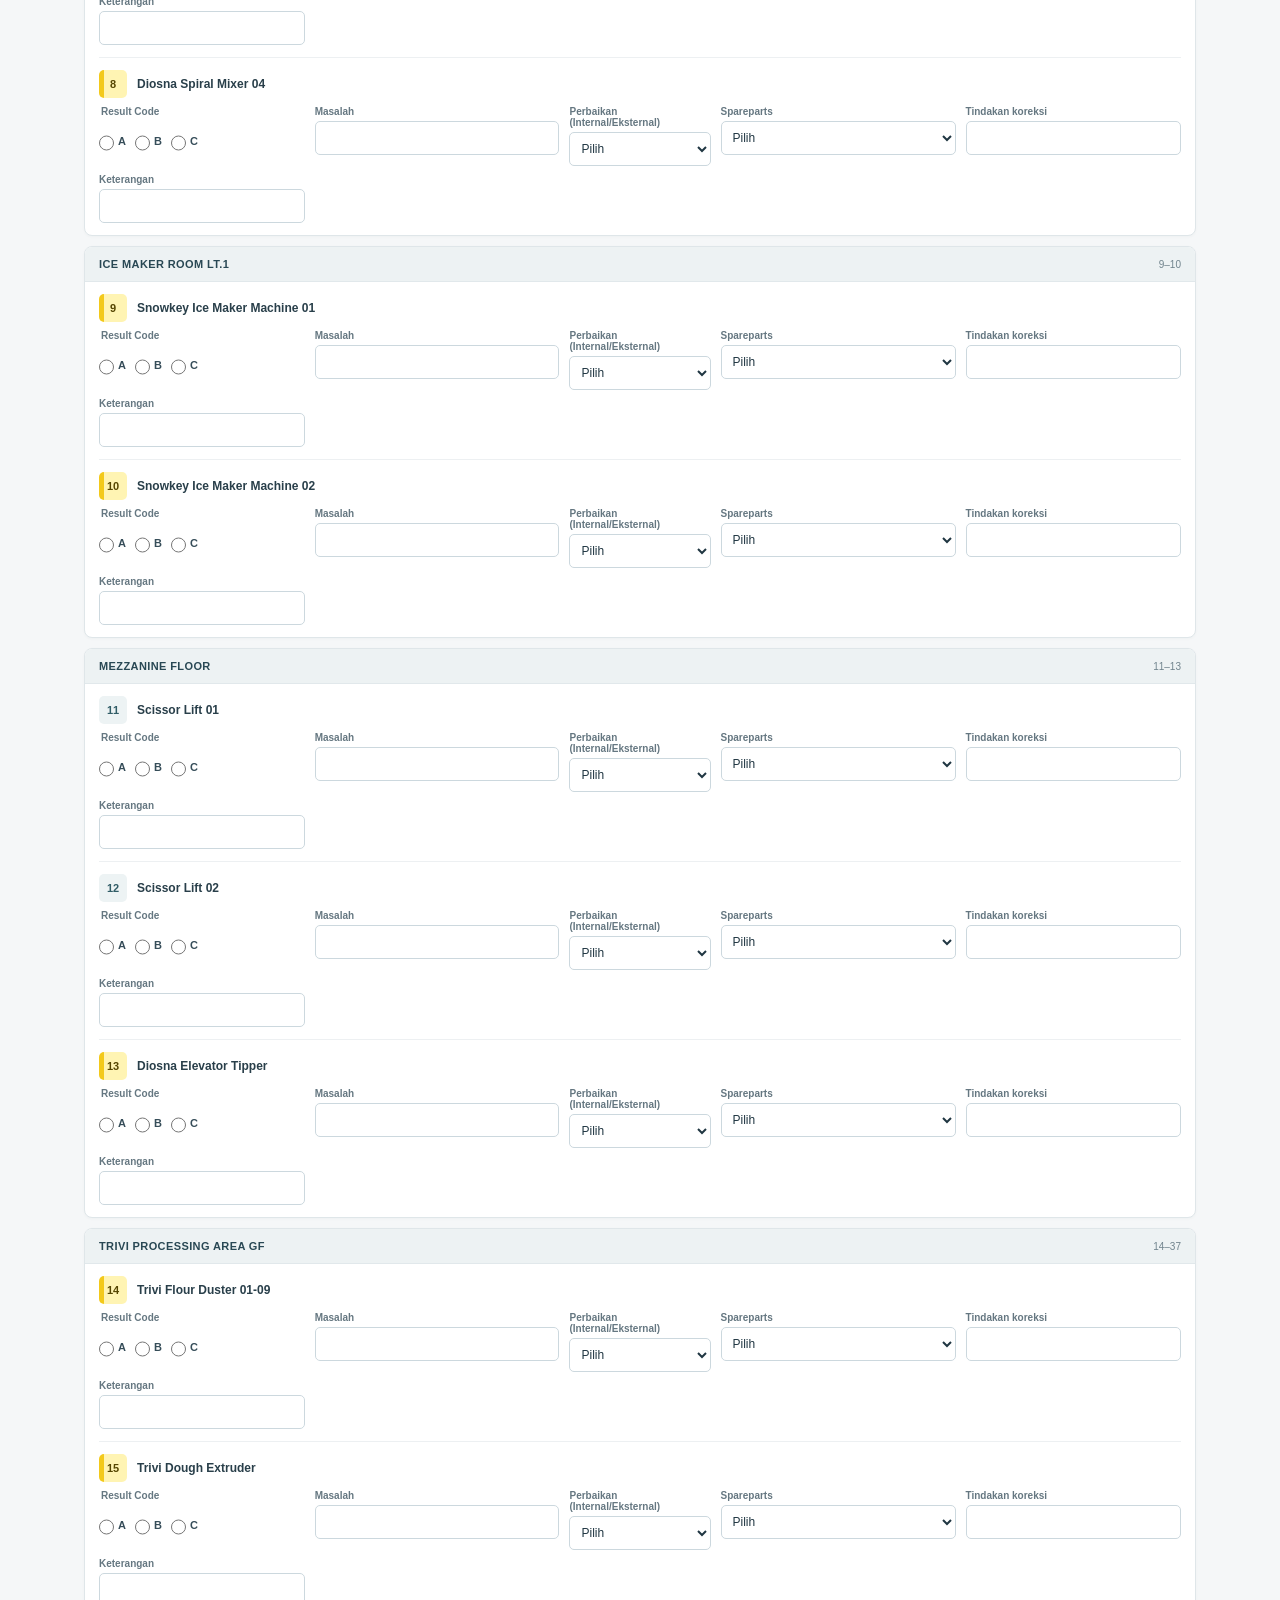
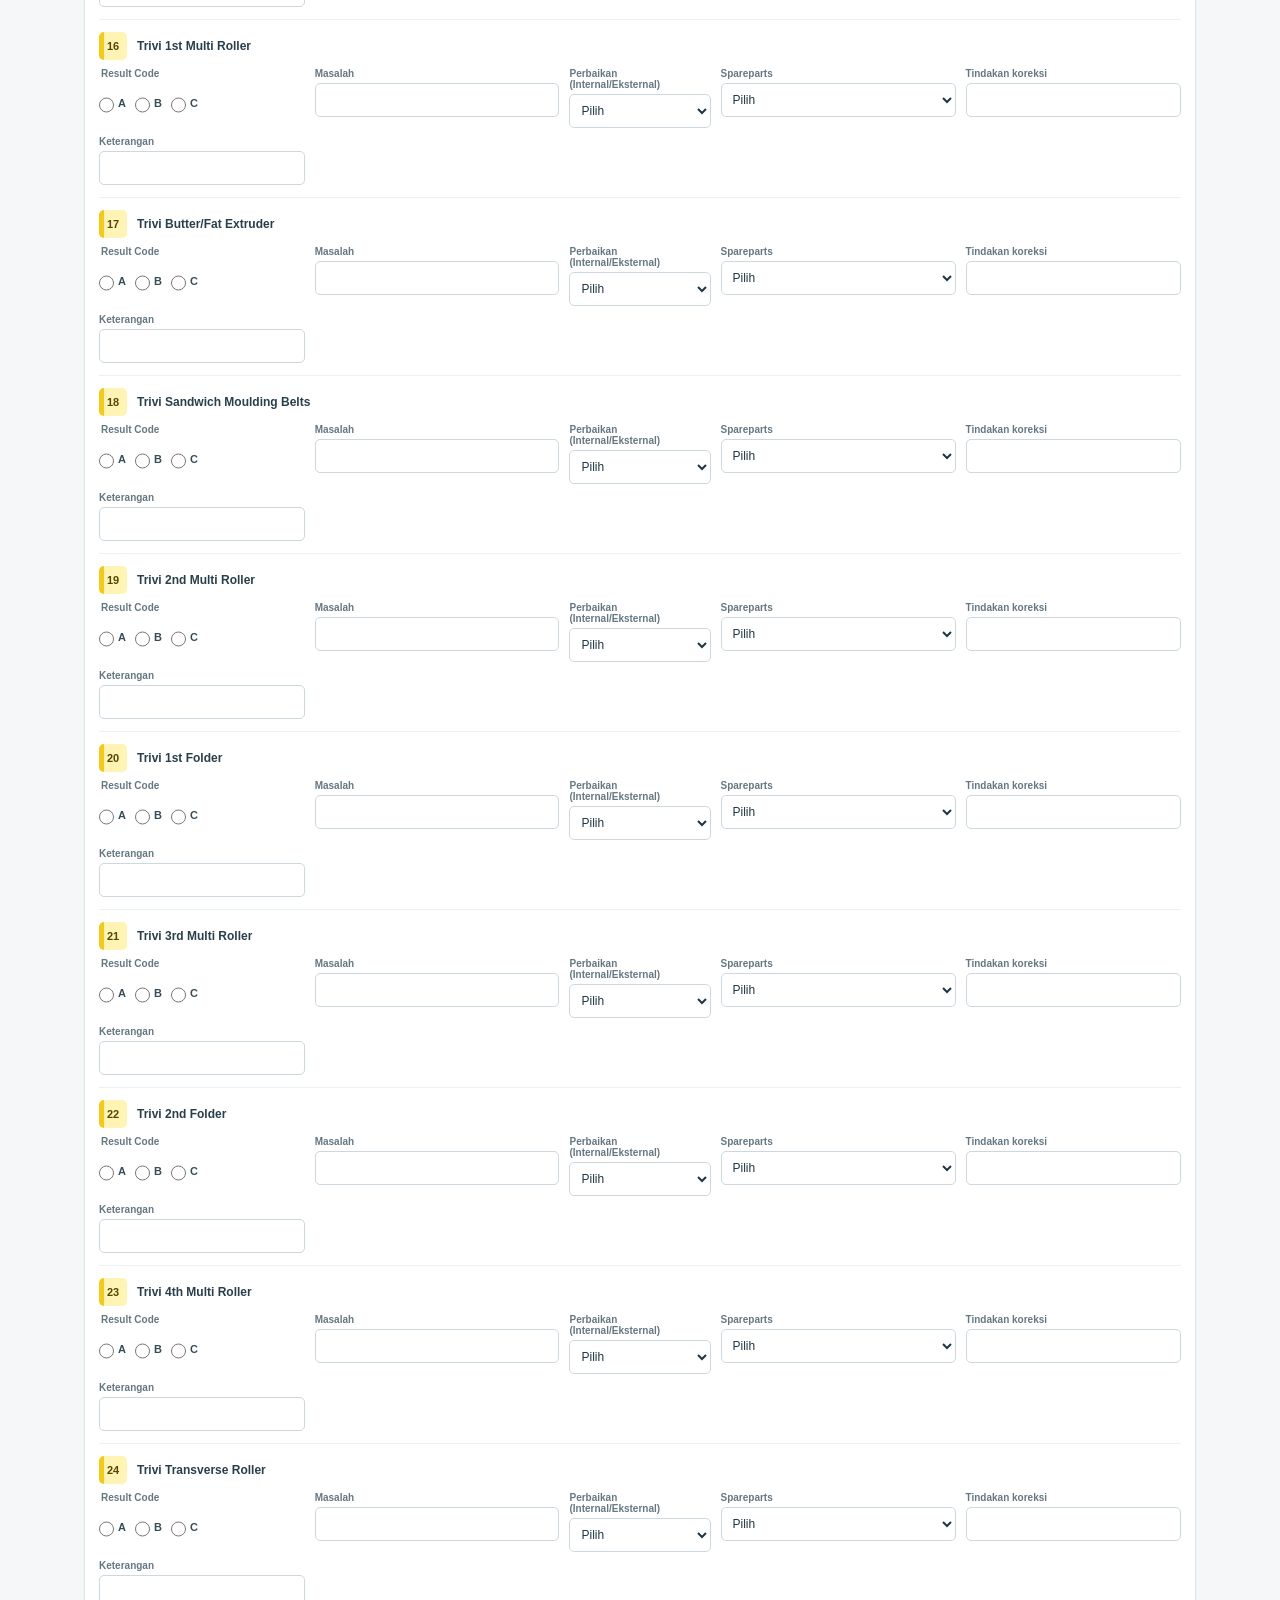
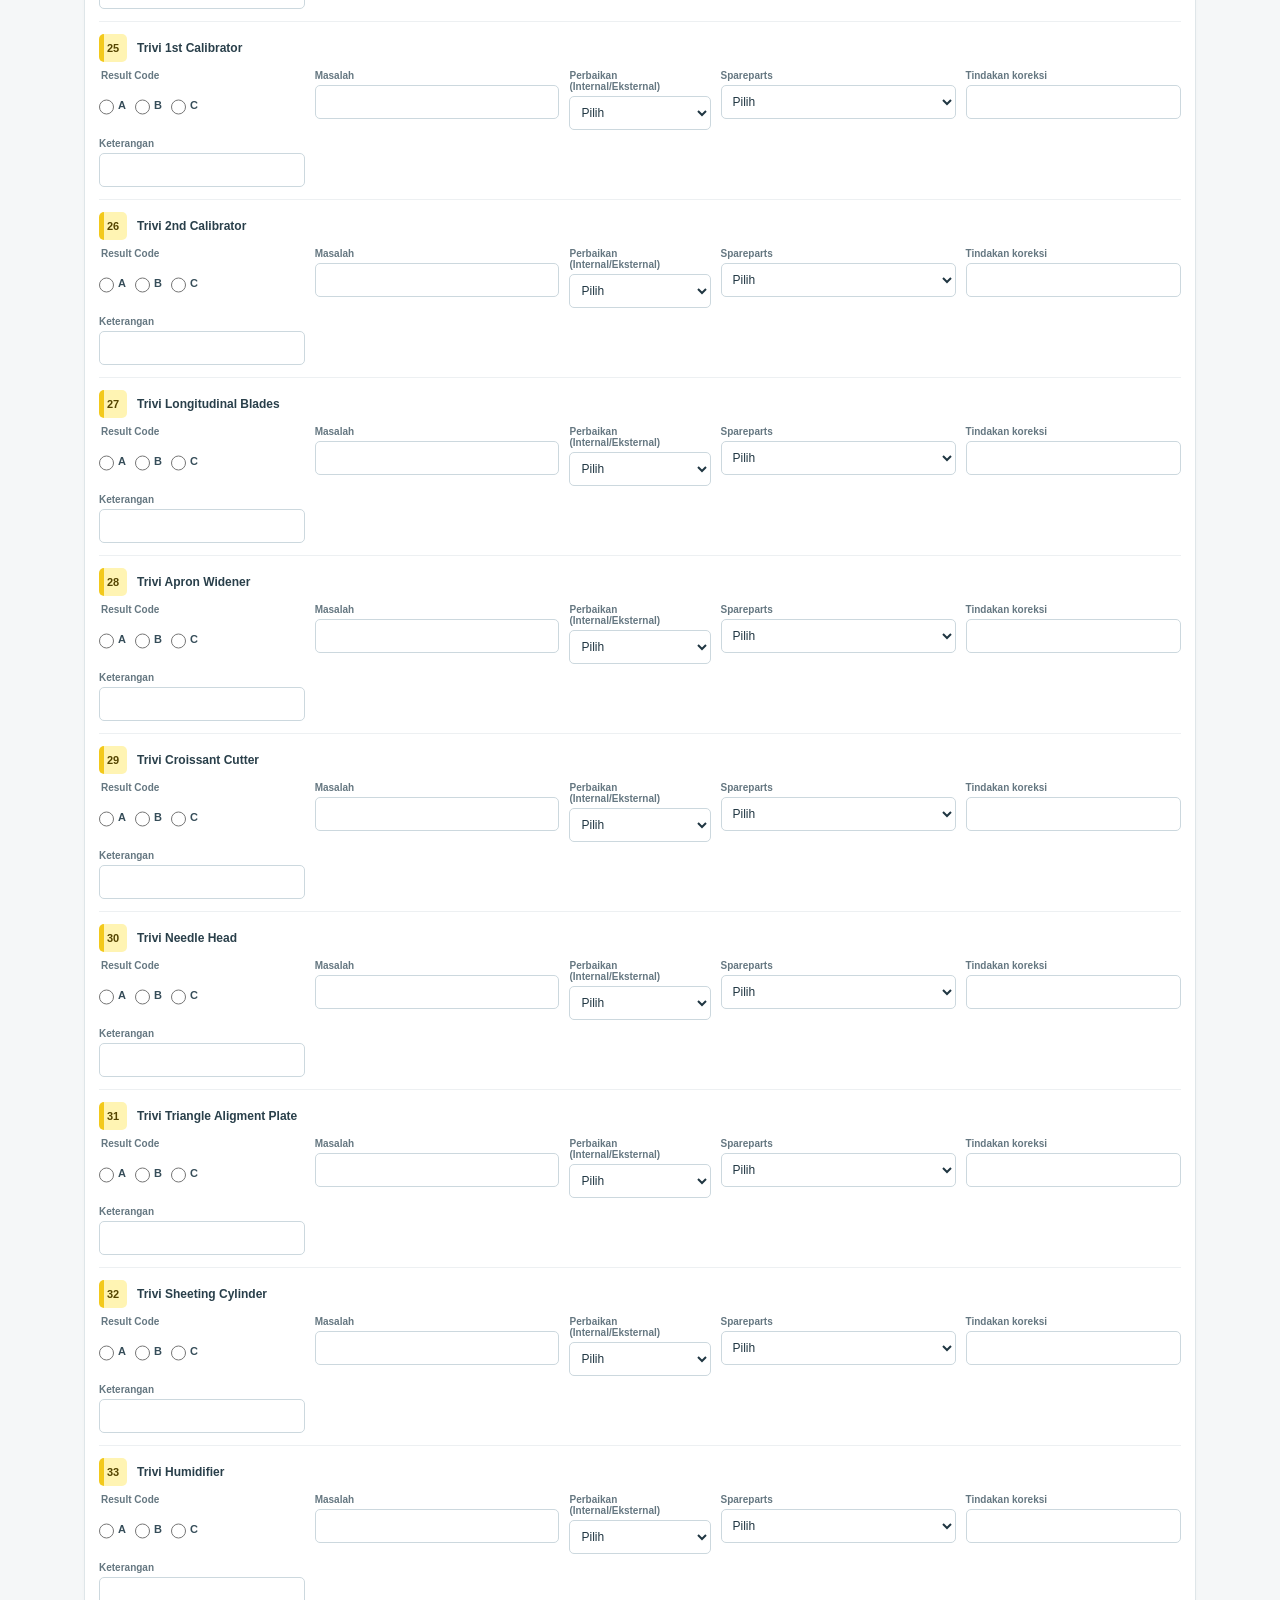
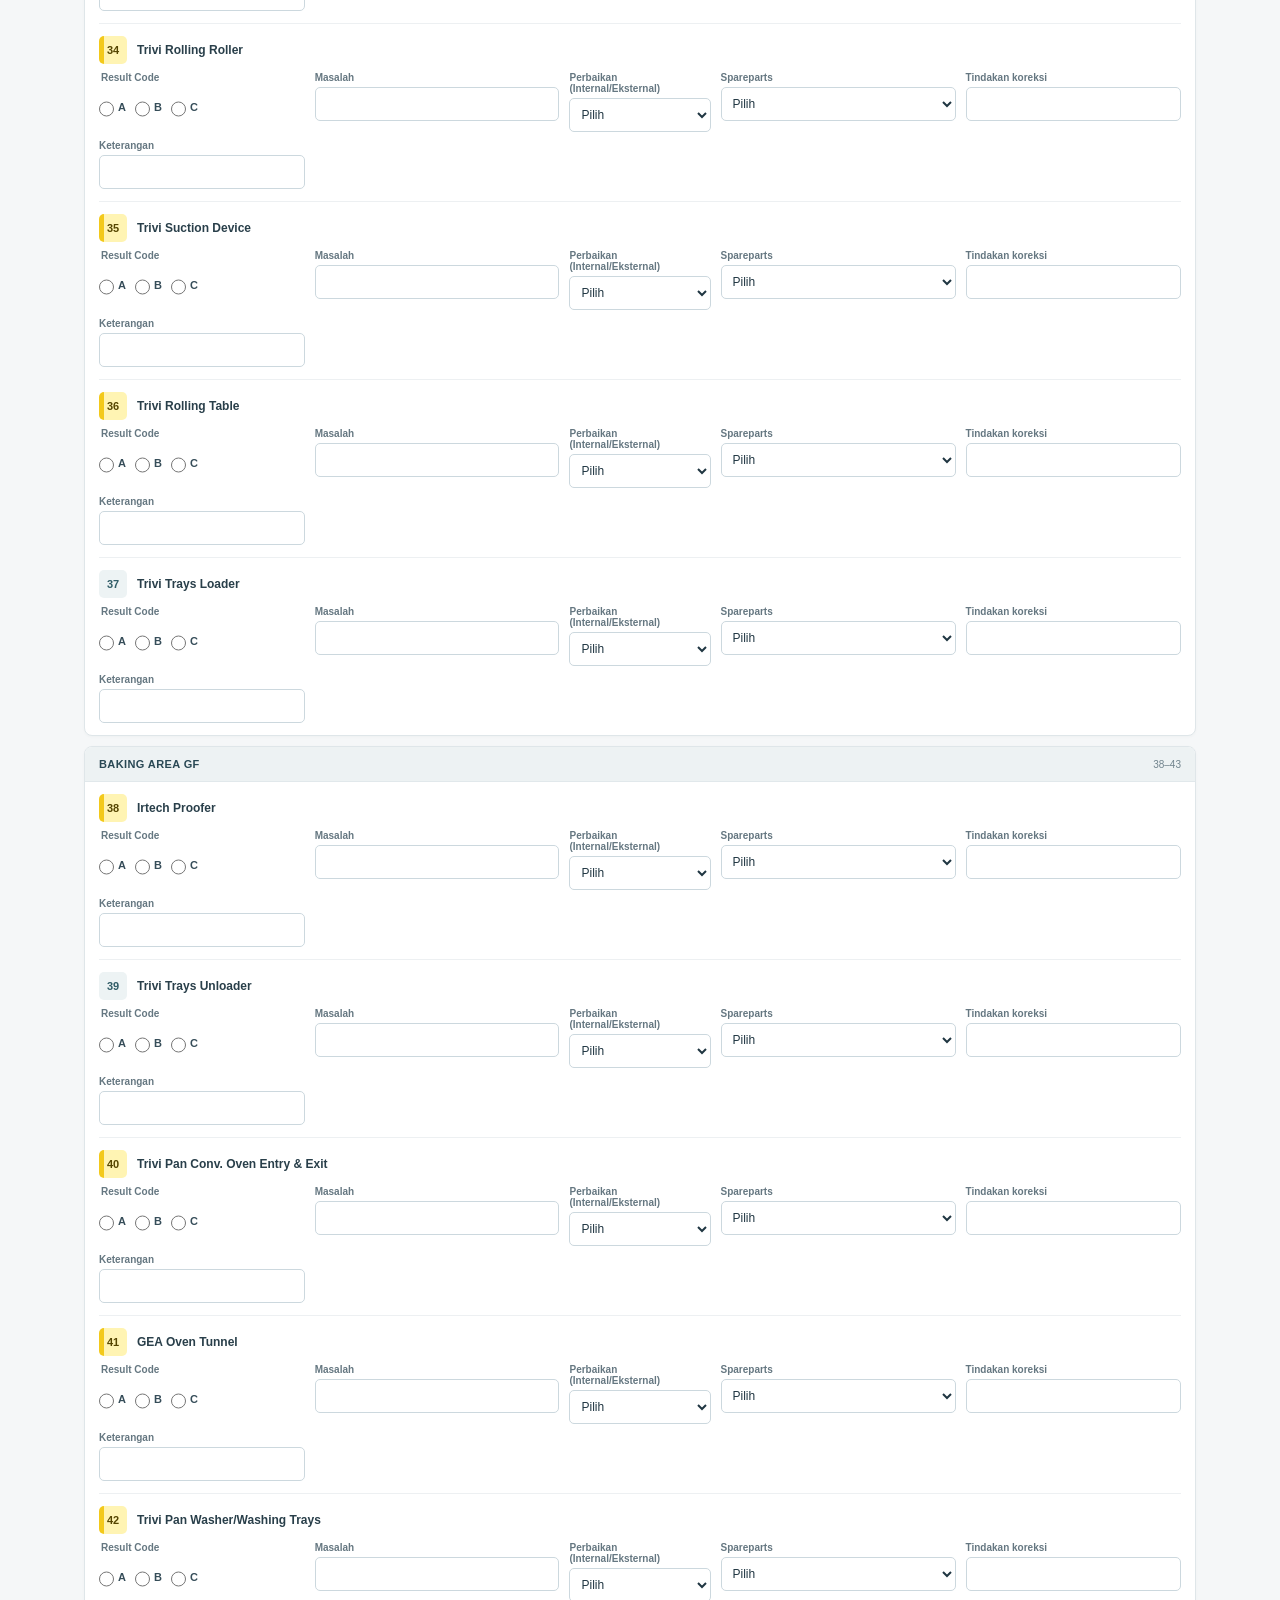
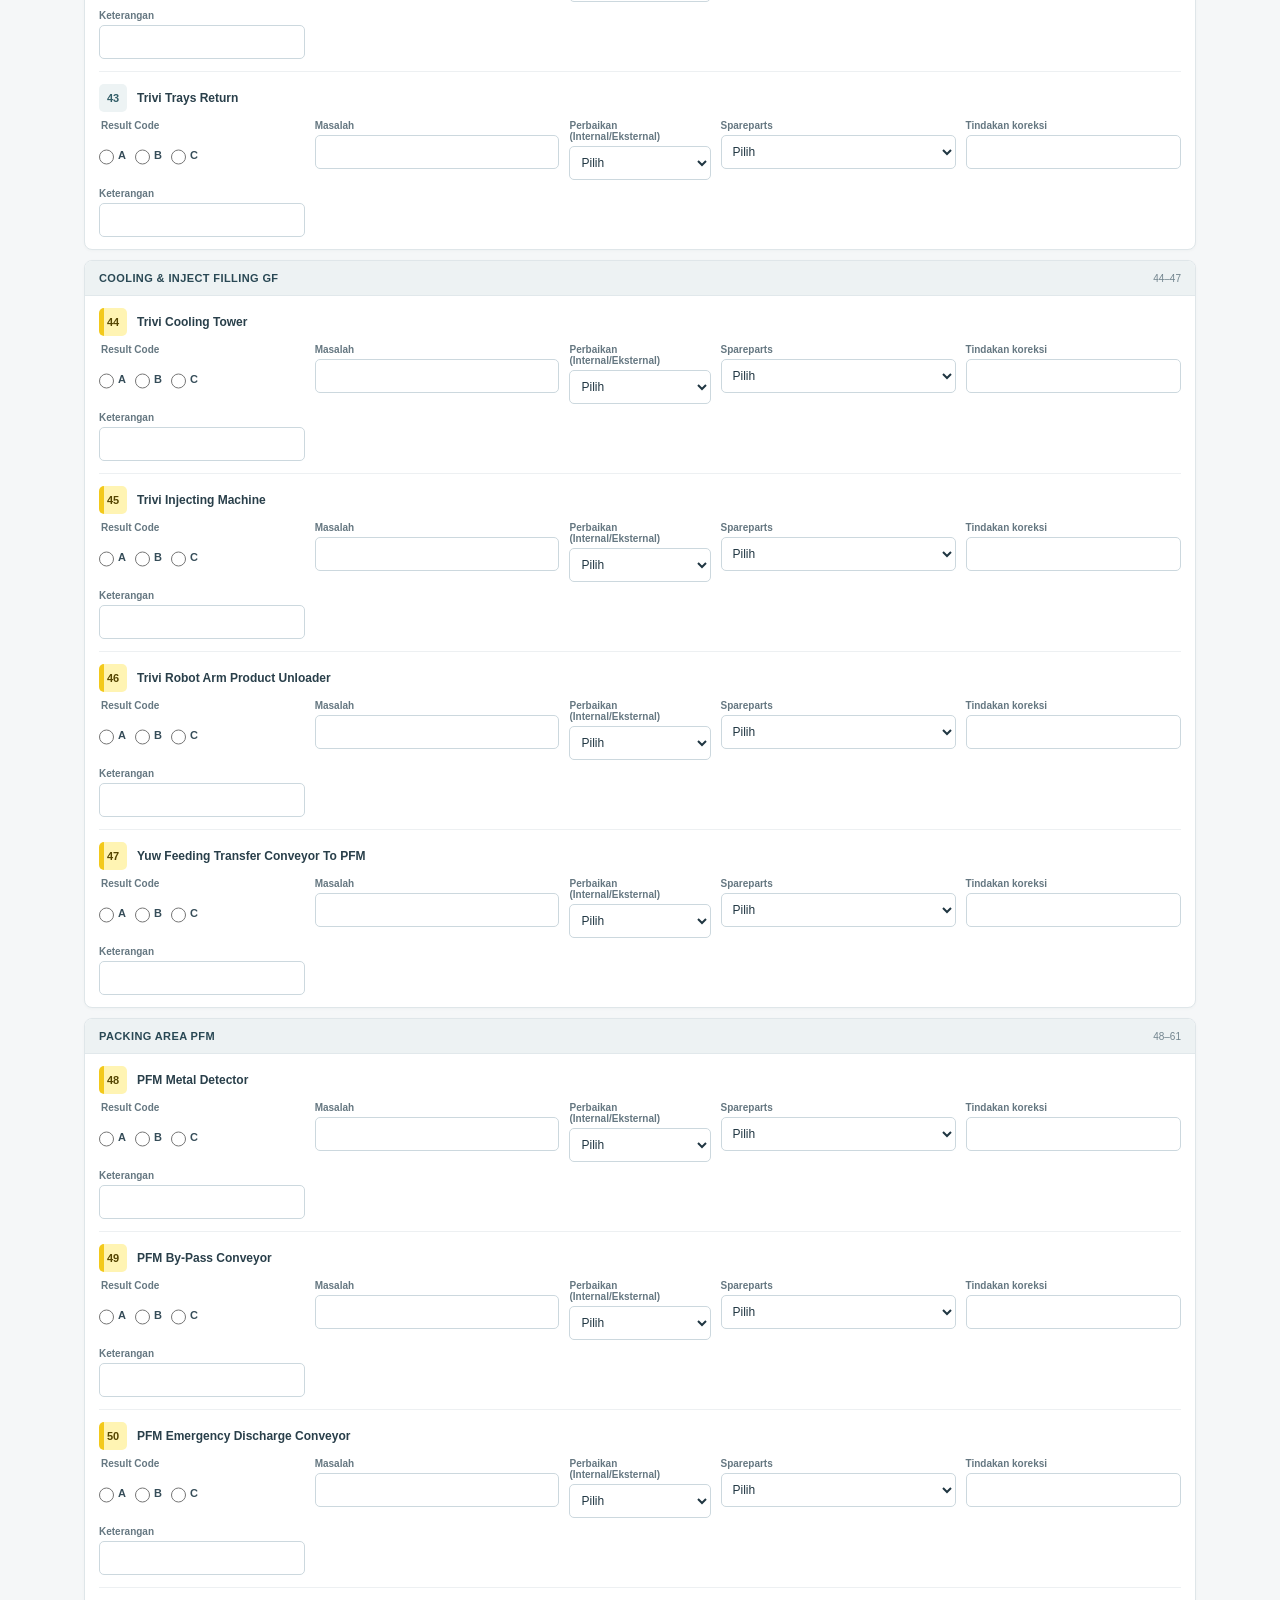
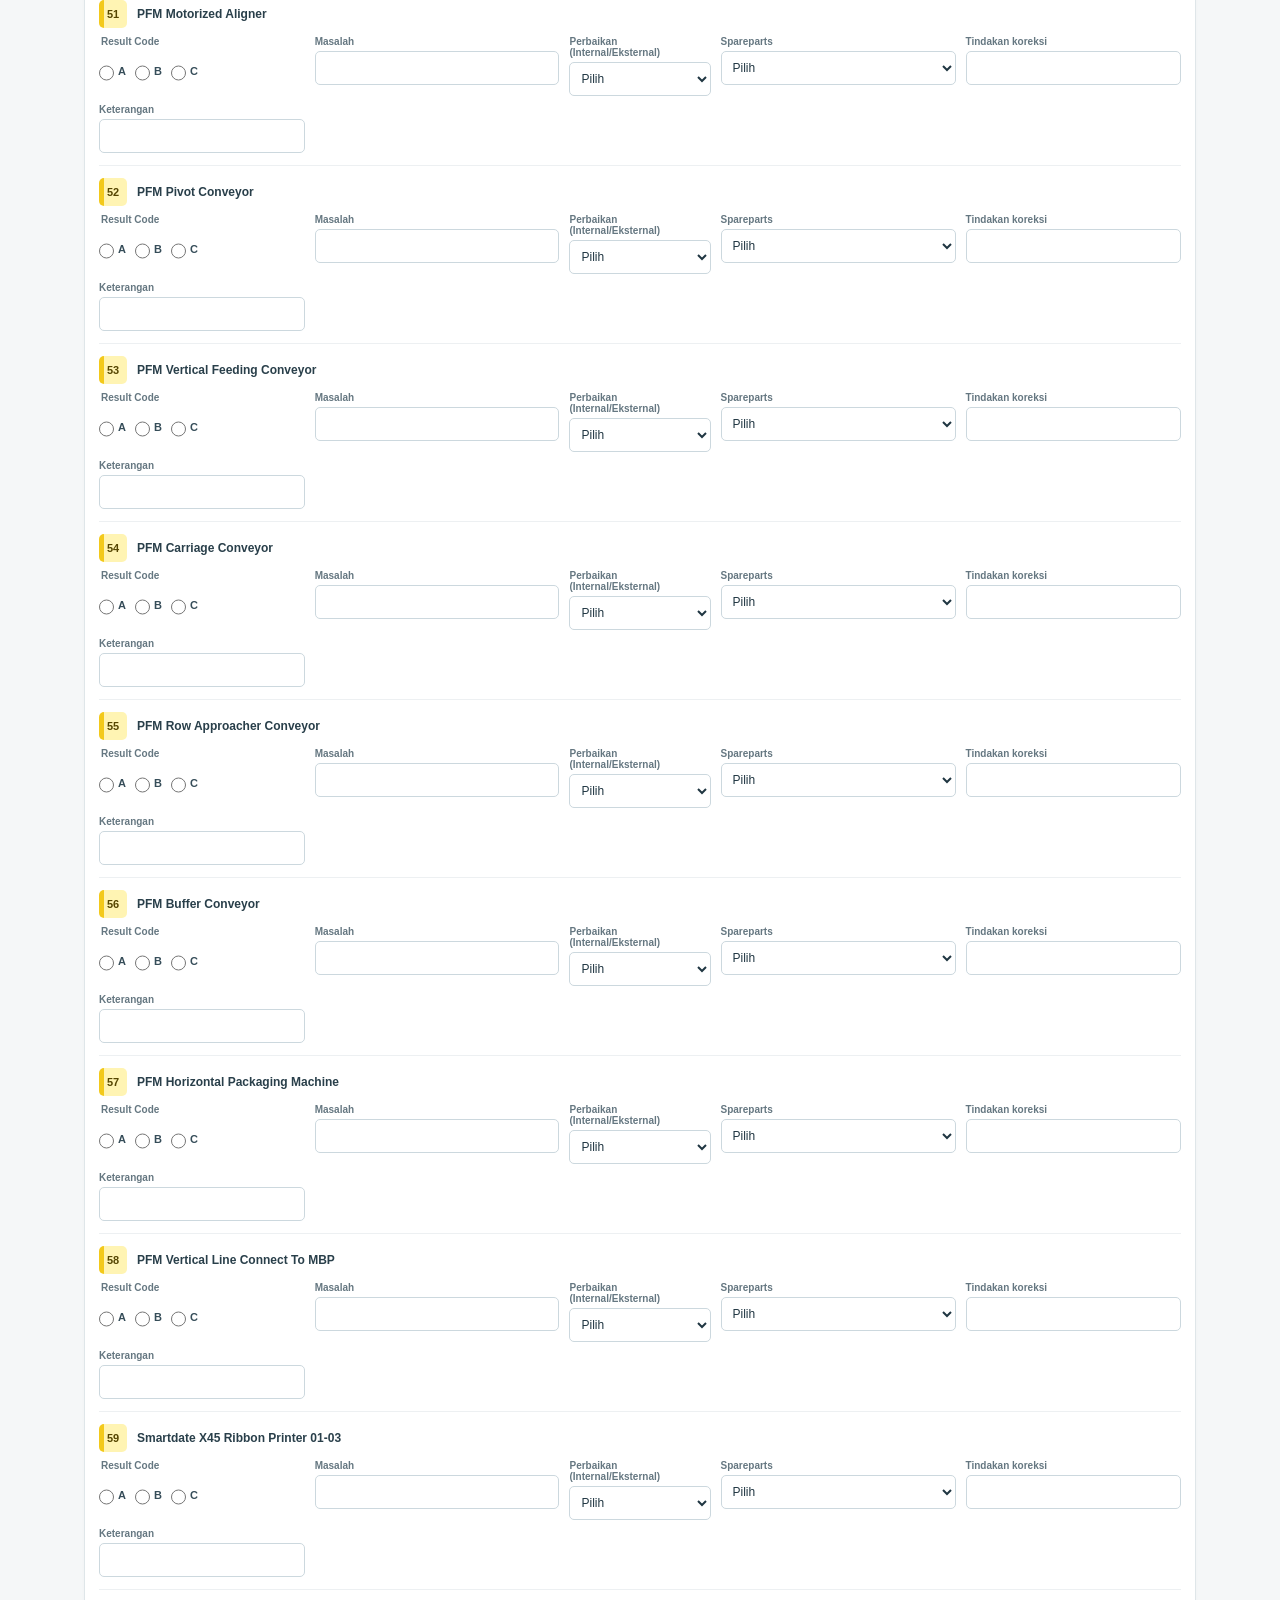
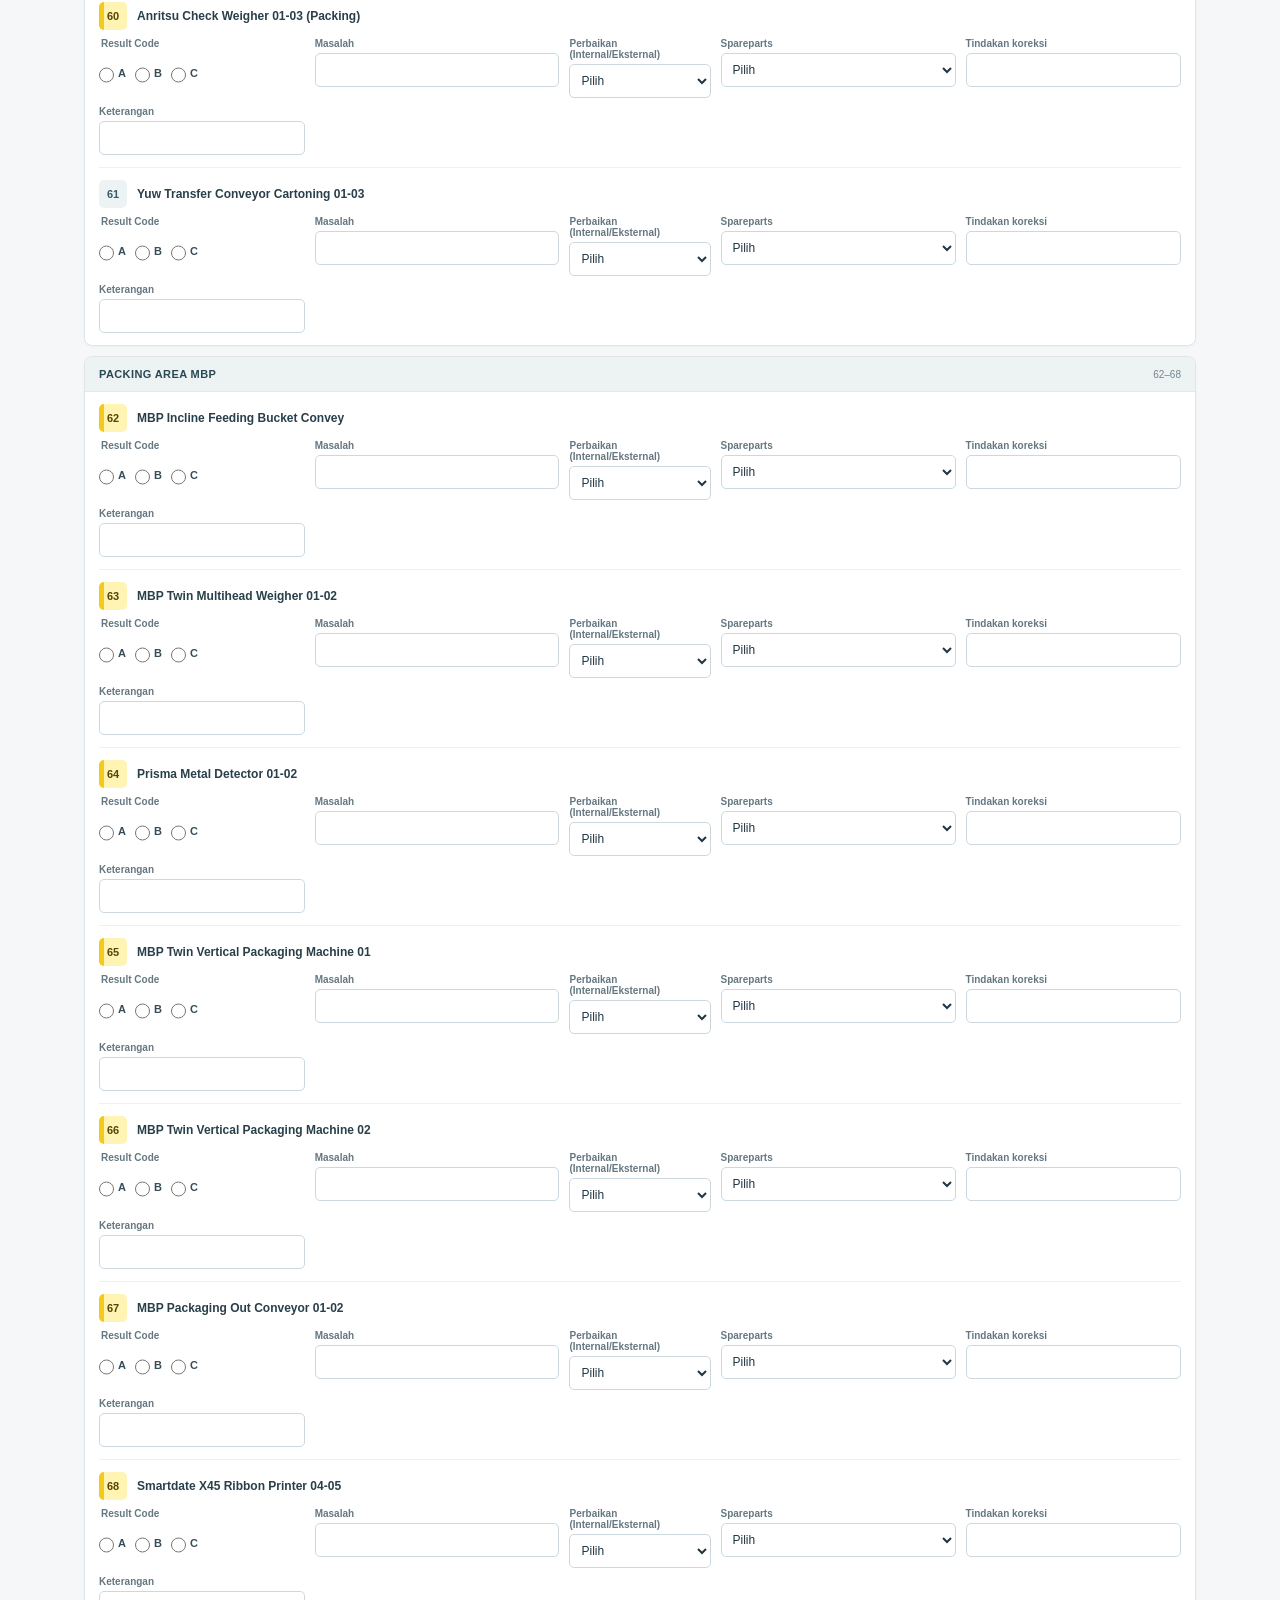
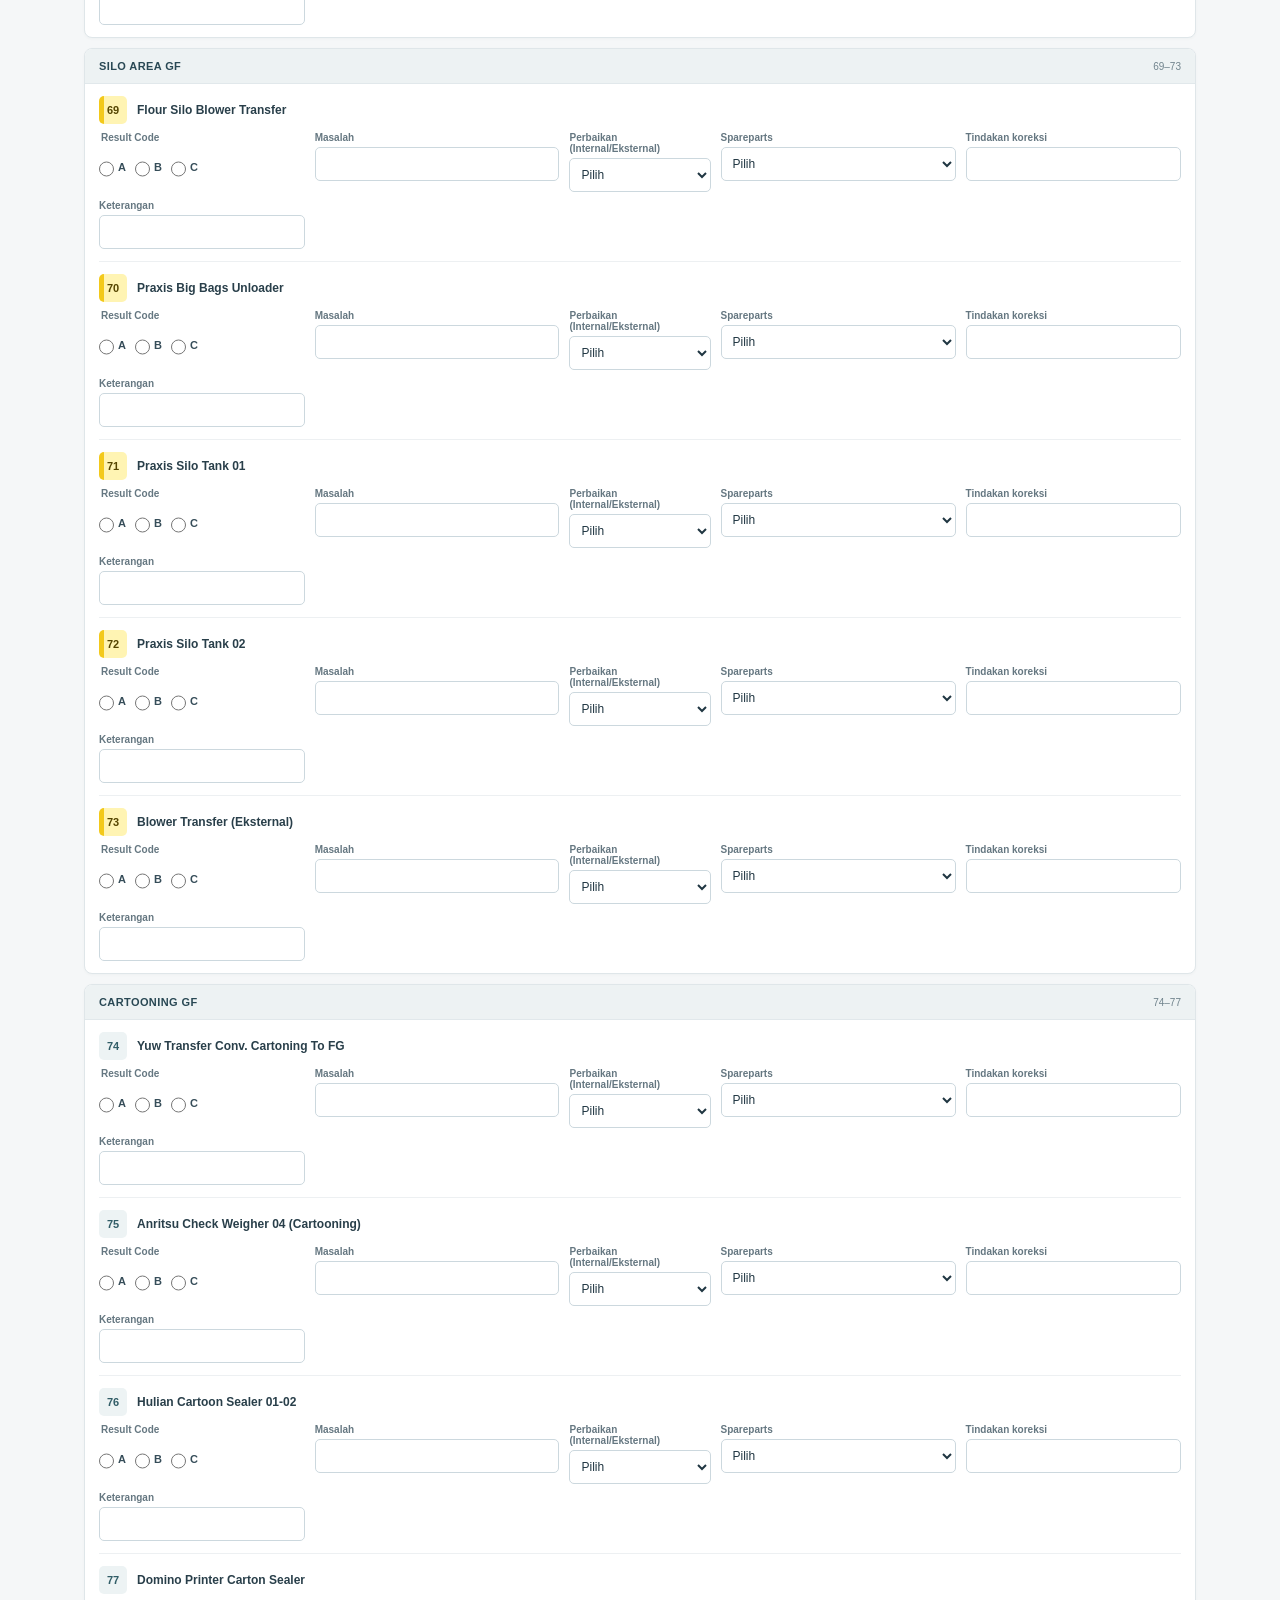
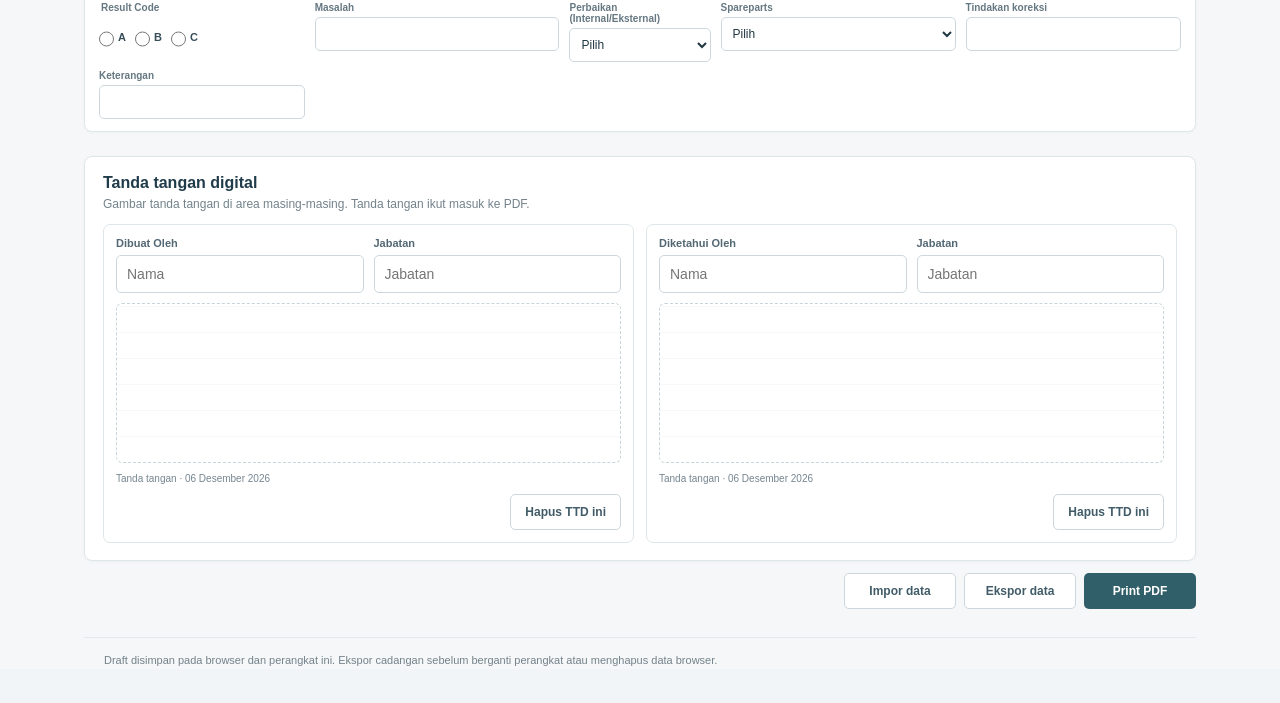
==== commit 750f9094: "Restore state from before clean URL change" ====
--- a/processing.html
+++ b/processing.html
@@ -6,12 +6,12 @@
   <meta name="theme-color" content="#102a43">
   <title>Daily Check Processing · Prima Top Boga</title>
   <link rel="manifest" href="manifest.webmanifest">
-  <link rel="stylesheet" href="styles.css?v=19">
-  <link rel="stylesheet" href="home.css?v=19">
+  <link rel="stylesheet" href="styles.css?v=20">
+  <link rel="stylesheet" href="home.css?v=20">
   <script src="processing.js" defer></script>
 </head>
 <body>
-  <header class="topbar no-print"><a class="brand" href="index.html" aria-label="Kembali ke pilihan Daily Check"><img src="prima-top-boga.png" alt="Prima Top Boga"><span class="brand-divider"></span><span class="brand-title"><strong>Daily Check</strong><small>Engineering · FRM-PL3/ENGG/01/04</small></span></a><a class="home-link" href="index.html">Pilih formulir</a><span class="saved-state" id="savedState"><i></i> Tersimpan di perangkat ini</span></header>
+  <header class="topbar no-print"><a class="brand" href="index.html" aria-label="Kembali ke pilihan Daily Check"><img src="prima-top-boga.png" alt="Prima Top Boga"><span class="brand-divider"></span><span class="brand-title"><strong>Daily Check</strong><small>Engineering · FRM-PL3/ENGG/01/04</small></span></a><nav class="header-controls"><a class="home-link" href="index.html">Pilih formulir</a><span class="saved-state" id="savedState"><i></i> Tersimpan otomatis · memuat…</span></nav></header>
   <main class="shell" id="top">
     <section class="meta panel no-print"><label>Tanggal pengecekan<input id="checkDate" type="date"></label><label>Nama operator<input id="operator" placeholder="Nama lengkap"></label></section>
     <section class="progress panel no-print"><div><strong id="progressText">0 / 77 mesin diperiksa</strong><span id="progressSub">Pilih kode hasil untuk setiap mesin.</span></div><div class="progress-track"><i id="progressBar"></i></div></section>
--- a/styles.css
+++ b/styles.css
@@ -113,3 +113,28 @@
   .action-bar .button{min-width:0;width:100%}
   footer{margin:18px 13px 26px;padding-left:0;padding-right:0}
 }
+@media screen{
+  .header-controls{display:flex;align-items:center;justify-content:flex-end;gap:10px;flex:none}
+  .header-controls .home-link{display:inline-flex;align-items:center;justify-content:center;min-height:36px;padding:8px 11px;border:1px solid #d5e0e6;border-radius:7px;background:#fff;color:#385260;text-decoration:none;font:12px "Segoe UI",Arial,sans-serif;white-space:nowrap}
+  .header-controls .saved-state{display:inline-flex;align-items:center;min-height:34px;padding:7px 10px;border:1px solid #e1ebea;border-radius:20px;background:#f1f6f6;color:#426276;font-size:11px;line-height:1;white-space:nowrap}
+  .header-controls .saved-state i{flex:none}
+}
+@media(max-width:760px){
+  .topbar{gap:8px}
+  .brand{min-width:0;gap:8px}
+  .brand-title{min-width:0}
+  .header-controls{gap:6px}
+  .header-controls .home-link{min-height:34px;padding:7px 9px;font-size:10px}
+  .header-controls .saved-state{min-height:32px;padding:6px 7px;font-size:9px}
+}
+@media(max-width:430px){
+  .topbar{height:auto;min-height:66px;padding:8px 10px}
+  .brand{gap:6px}
+  .brand img{width:44px;height:38px}
+  .brand-title strong{font-size:12px}
+  .brand-title small{display:none}
+  .header-controls{gap:4px}
+  .header-controls .home-link{min-height:32px;padding:6px 8px;font-size:0}
+  .header-controls .home-link::after{content:"Formulir";font-size:9px}
+  .header-controls .saved-state{min-height:30px;padding:5px 6px;font-size:8px}
+}
--- a/home.css
+++ b/home.css
@@ -1 +1 @@
-.home-link{display:inline-flex;align-items:center;padding:8px 11px;border:1px solid #d5e0e6;border-radius:7px;background:#fff;color:#385260;text-decoration:none;font-size:12px}.home-page{min-height:100vh;display:flex;flex-direction:column}.home-page .topbar{flex:none}.home-shell{width:min(980px,100%);margin:auto;padding:72px 24px 90px}.home-intro{max-width:620px;margin:0 auto 30px;text-align:center}.home-intro .eyebrow{margin:0 0 10px}.home-intro h1{margin:0;color:#102a43;font-size:32px}.home-intro>p:last-child{color:#687c89;font-size:15px;margin:10px 0 0}.form-choices{display:grid;grid-template-columns:repeat(2,minmax(0,1fr));gap:18px}.form-choice{display:flex;flex-direction:column;min-height:250px;padding:26px;background:white;border:1px solid #dfe7ec;border-radius:12px;box-shadow:0 3px 14px #102a4309;color:#243b4b;text-decoration:none;transition:border-color .15s,transform .15s,box-shadow .15s}.form-choice:hover{border-color:#148672;transform:translateY(-2px);box-shadow:0 8px 24px #102a4314}.choice-code{align-self:flex-start;padding:7px 10px;border:1px solid #dce5e9;border-radius:6px;color:#526875;font-size:11px}.form-choice h2{font-size:22px;margin:21px 0 8px;color:#102a43}.form-choice p{font-size:14px;line-height:1.5;color:#687c89;margin:0}.choice-action{display:flex;justify-content:space-between;align-items:center;margin-top:auto;padding-top:28px;color:#147a6a;font-size:13px;font-weight:bold}.choice-action b{font-size:19px;font-weight:400}.home-page footer{width:100%;margin-top:auto;padding:15px 20px 22px;text-align:center;border-top:1px solid #e2e8eb}@media(max-width:650px){.home-shell{padding:42px 16px 60px}.home-intro h1{font-size:25px}.form-choices{grid-template-columns:1fr}.form-choice{min-height:195px;padding:21px}.form-choice h2{font-size:20px;margin-top:16px}.choice-action{padding-top:20px}}
+.home-page{min-height:100vh;display:flex;flex-direction:column}.home-page .topbar{flex:none}.home-shell{width:min(980px,100%);margin:auto;padding:72px 24px 90px}.form-choices{display:grid;grid-template-columns:repeat(2,minmax(0,1fr));gap:18px}.form-choice{display:flex;flex-direction:column;min-height:185px;padding:26px;background:white;border:1px solid #dfe7ec;border-radius:12px;box-shadow:0 3px 14px #102a4309;color:#243b4b;text-decoration:none;transition:border-color .15s,transform .15s,box-shadow .15s}.form-choice:hover{border-color:#148672;transform:translateY(-2px);box-shadow:0 8px 24px #102a4314}.choice-code{align-self:flex-start;padding:7px 10px;border:1px solid #dce5e9;border-radius:6px;color:#526875;font-size:11px}.form-choice h2{font-size:22px;margin:21px 0 8px;color:#102a43}.choice-action{display:flex;justify-content:space-between;align-items:center;margin-top:auto;padding-top:22px;color:#147a6a;font-size:13px;font-weight:bold}.choice-action b{font-size:19px;font-weight:400}.home-page footer{width:100%;margin-top:auto;padding:15px 20px 22px;text-align:center;border-top:1px solid #e2e8eb}@media(max-width:650px){.home-shell{padding:42px 16px 60px}.form-choices{grid-template-columns:1fr}.form-choice{min-height:155px;padding:21px}.form-choice h2{font-size:20px;margin-top:16px}.choice-action{padding-top:18px}}
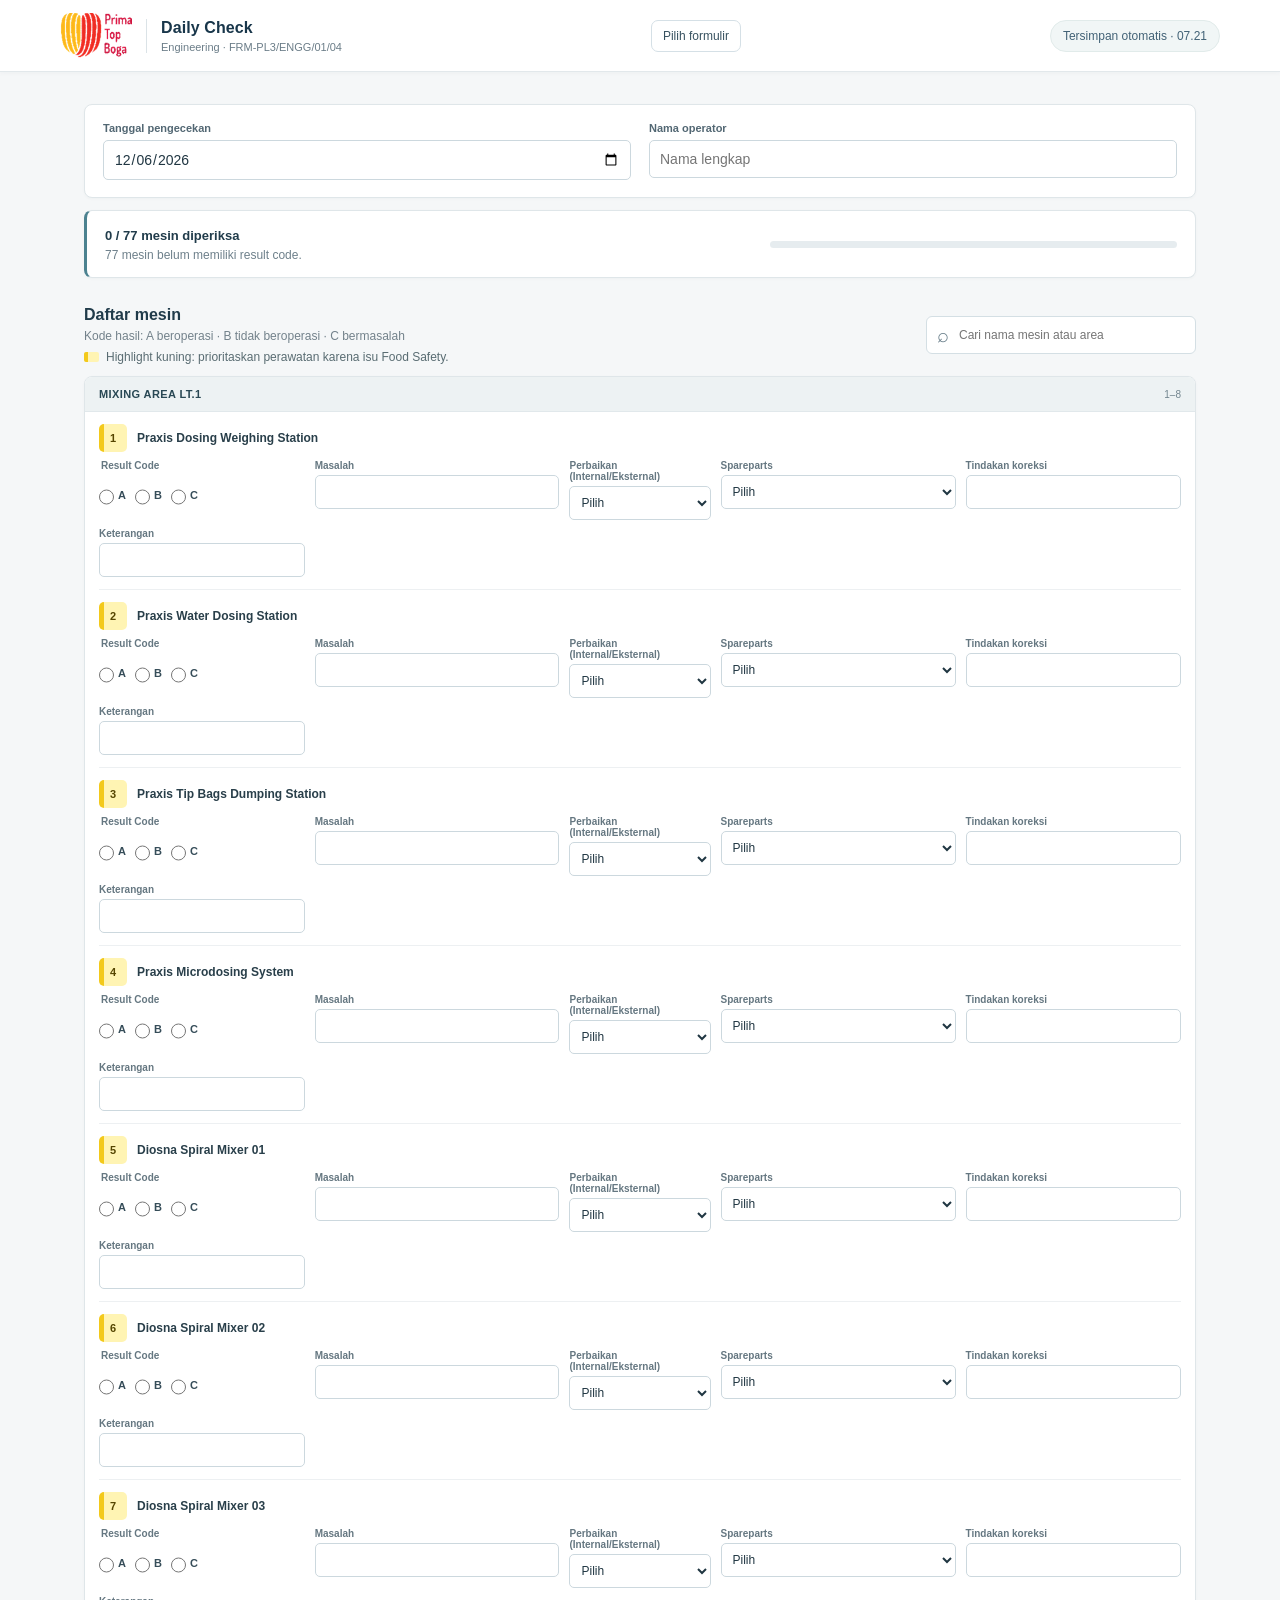
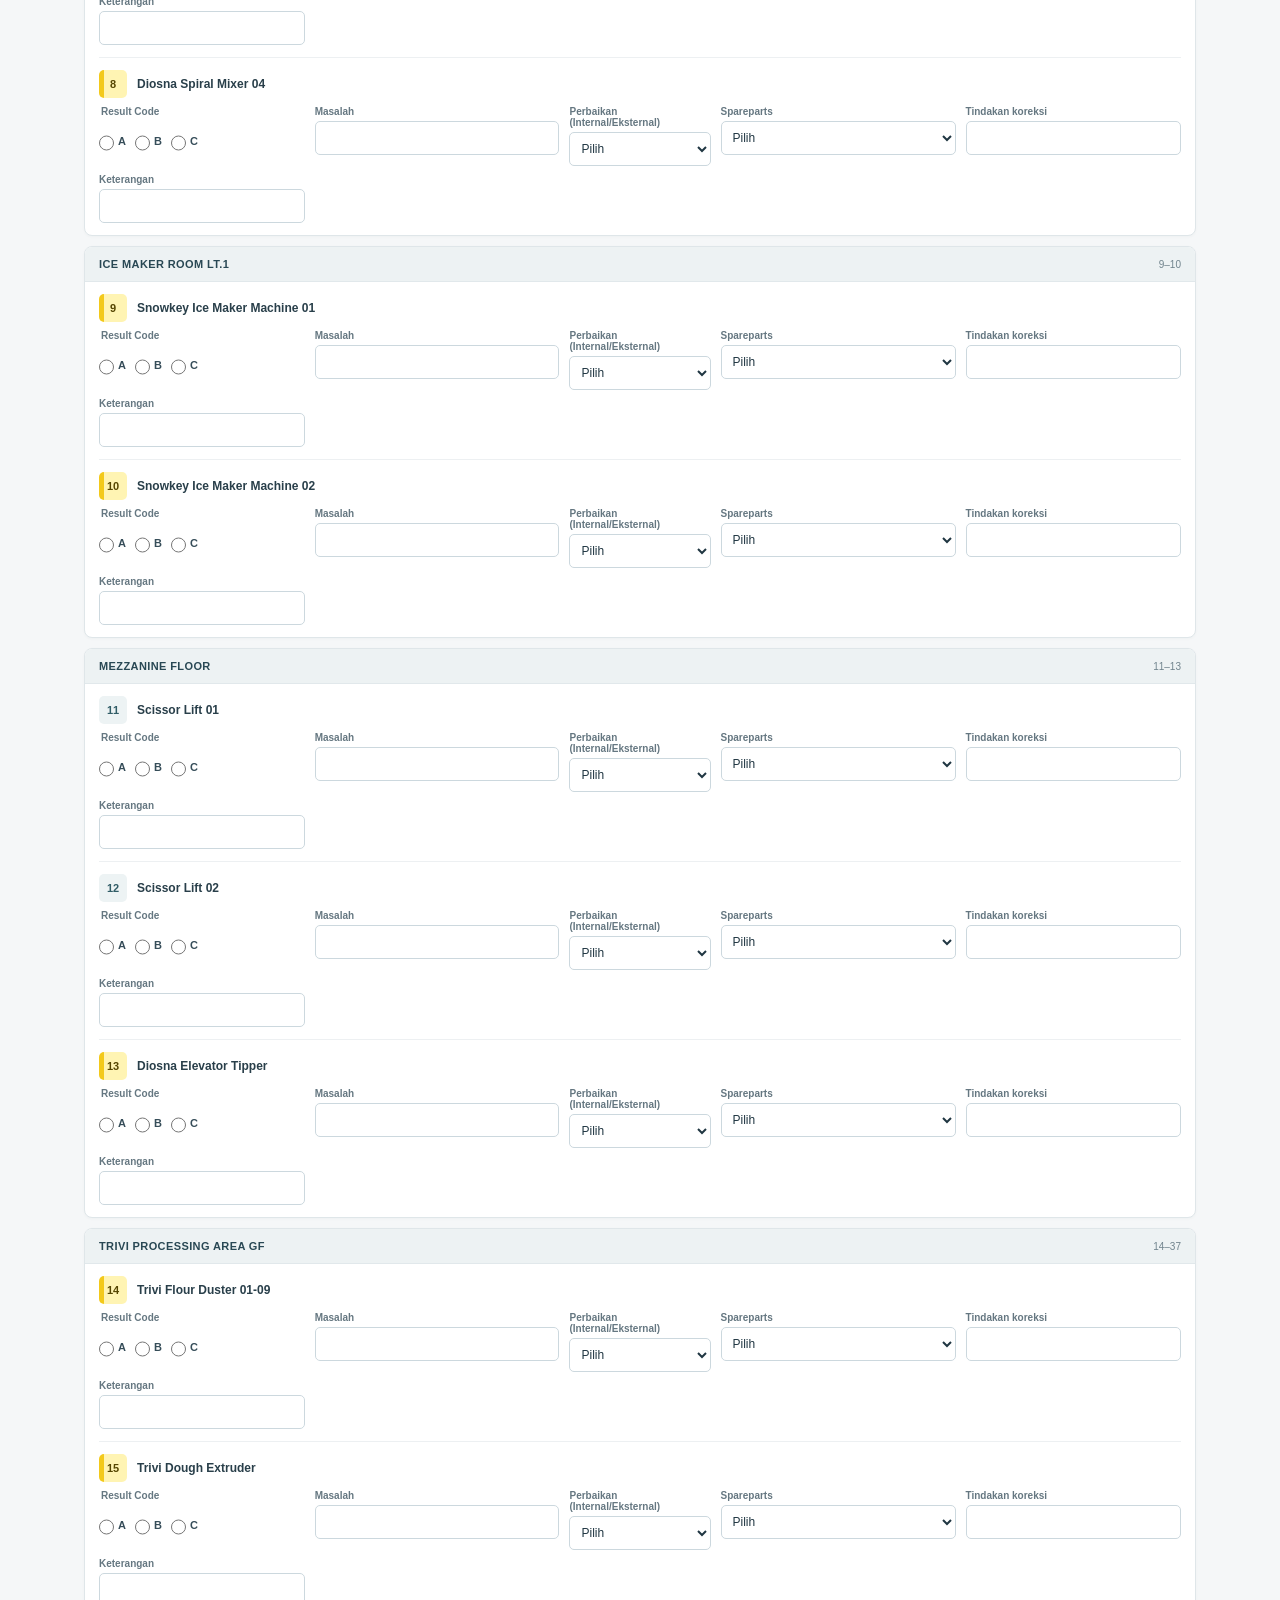
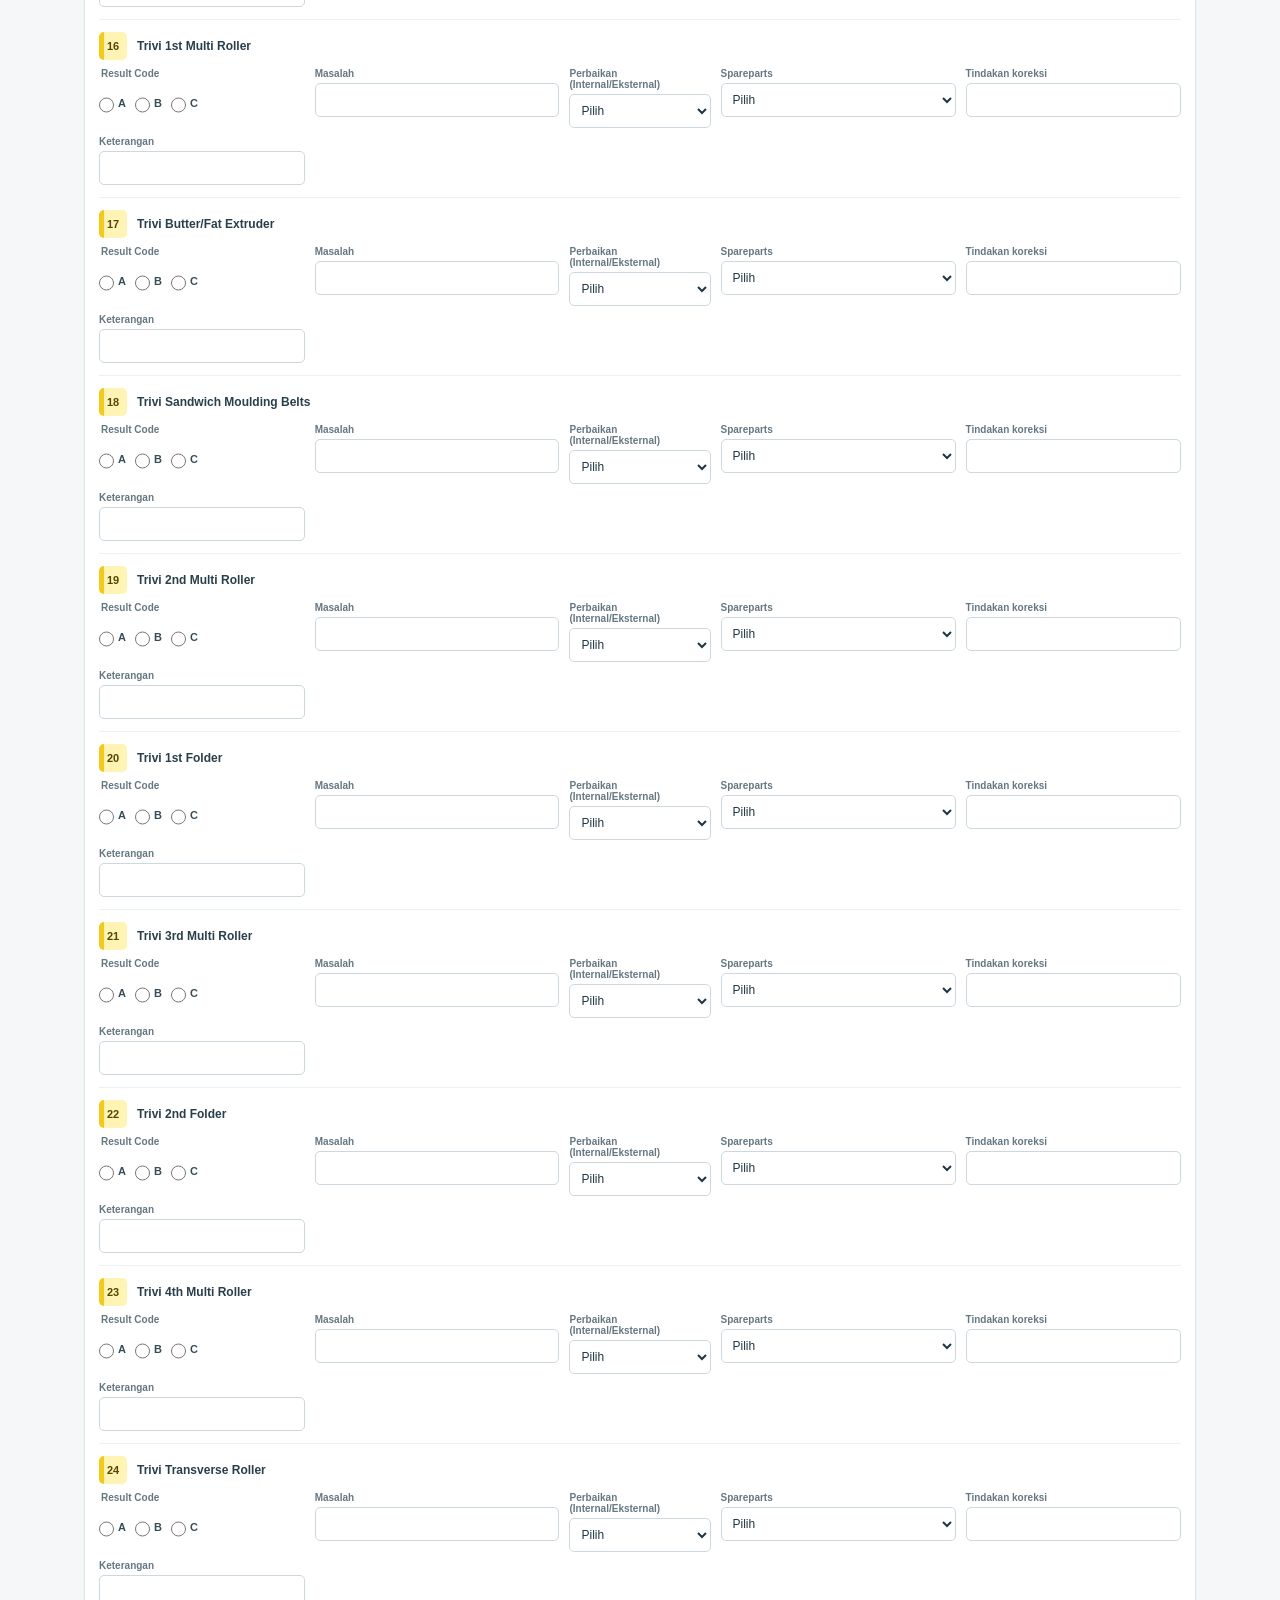
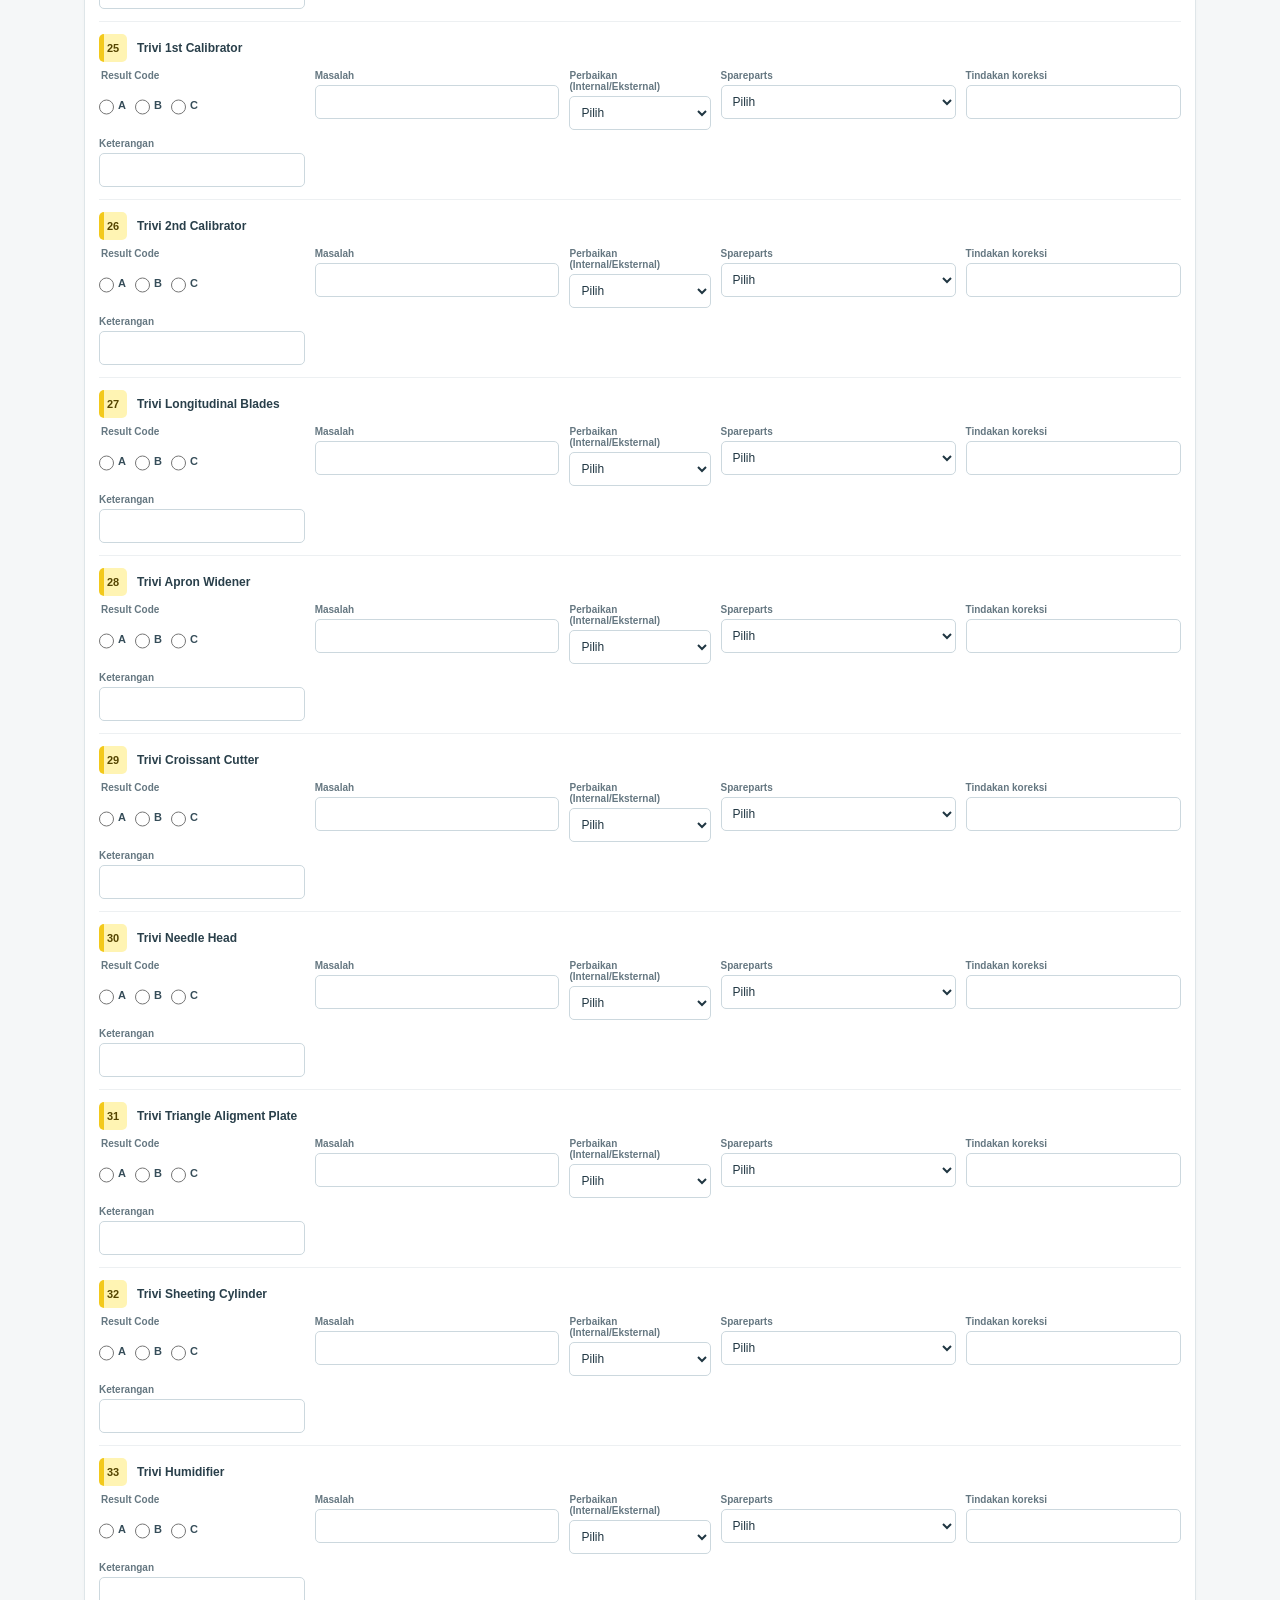
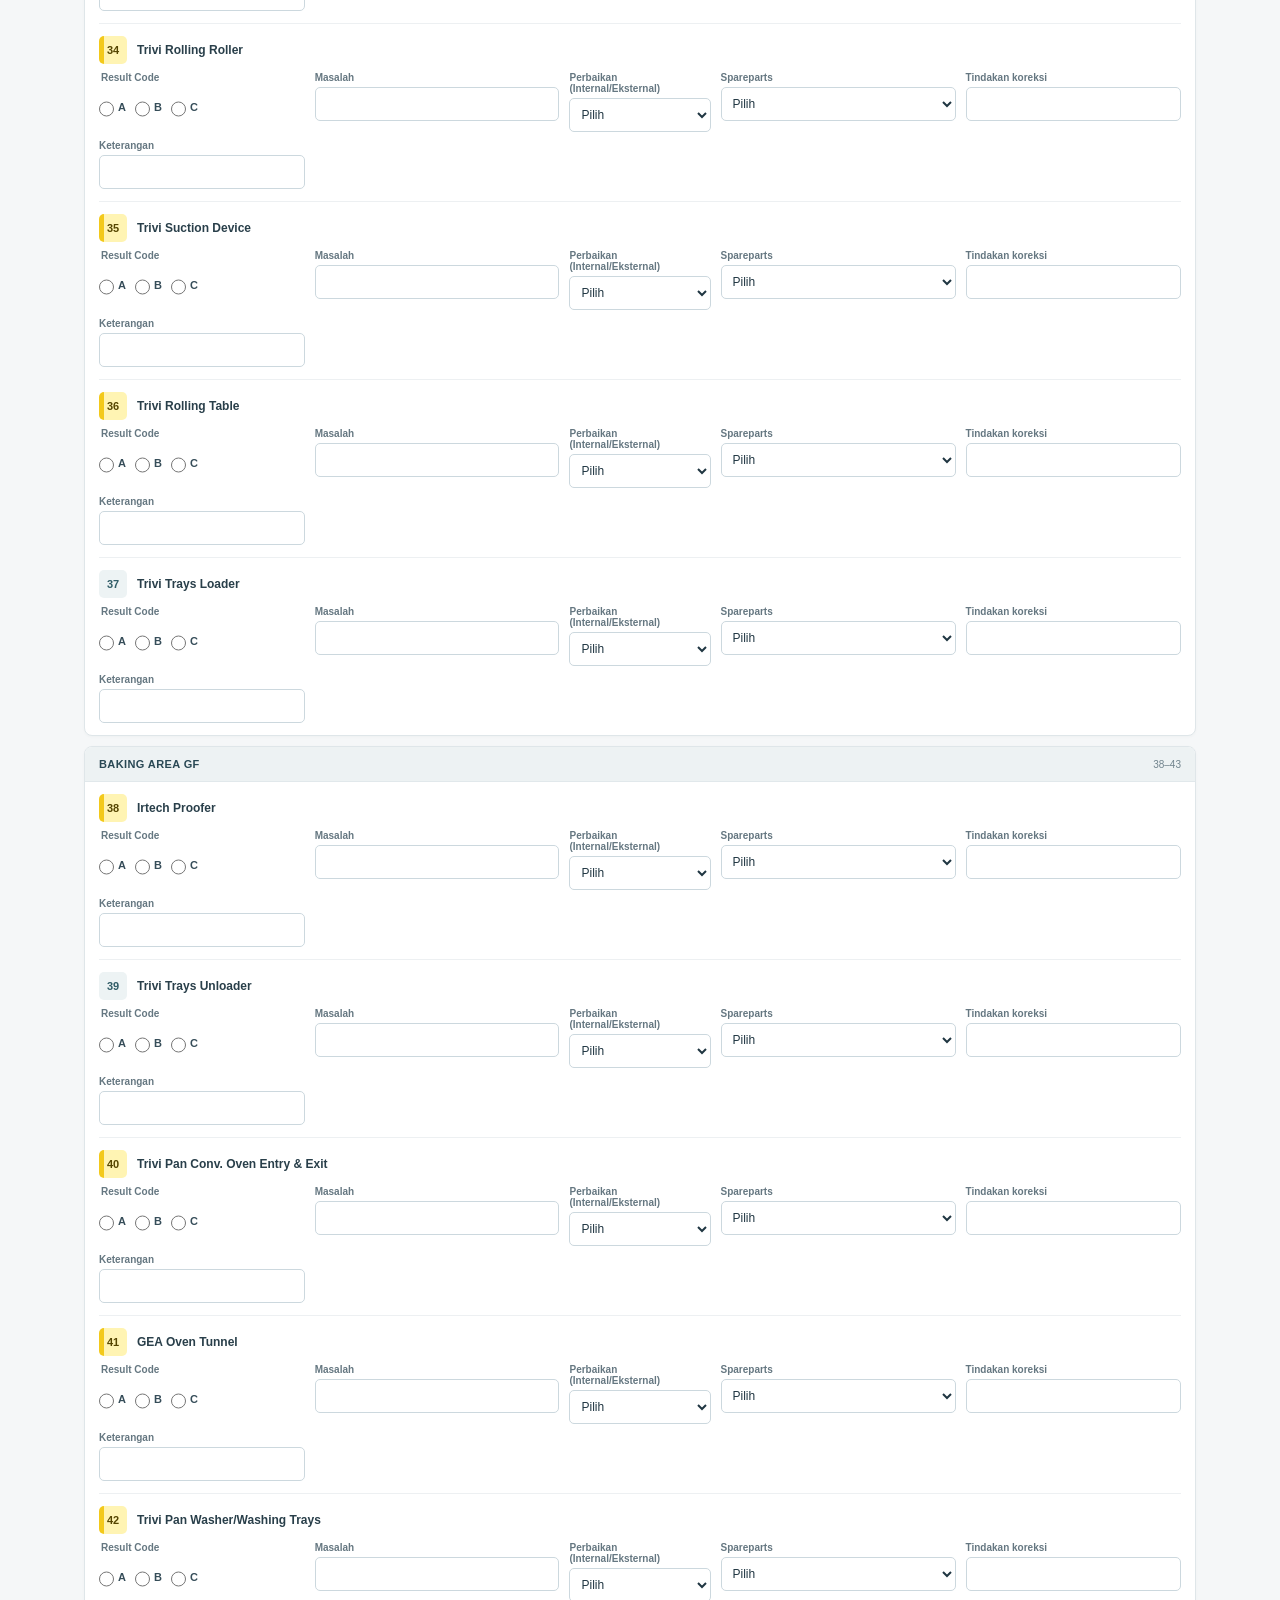
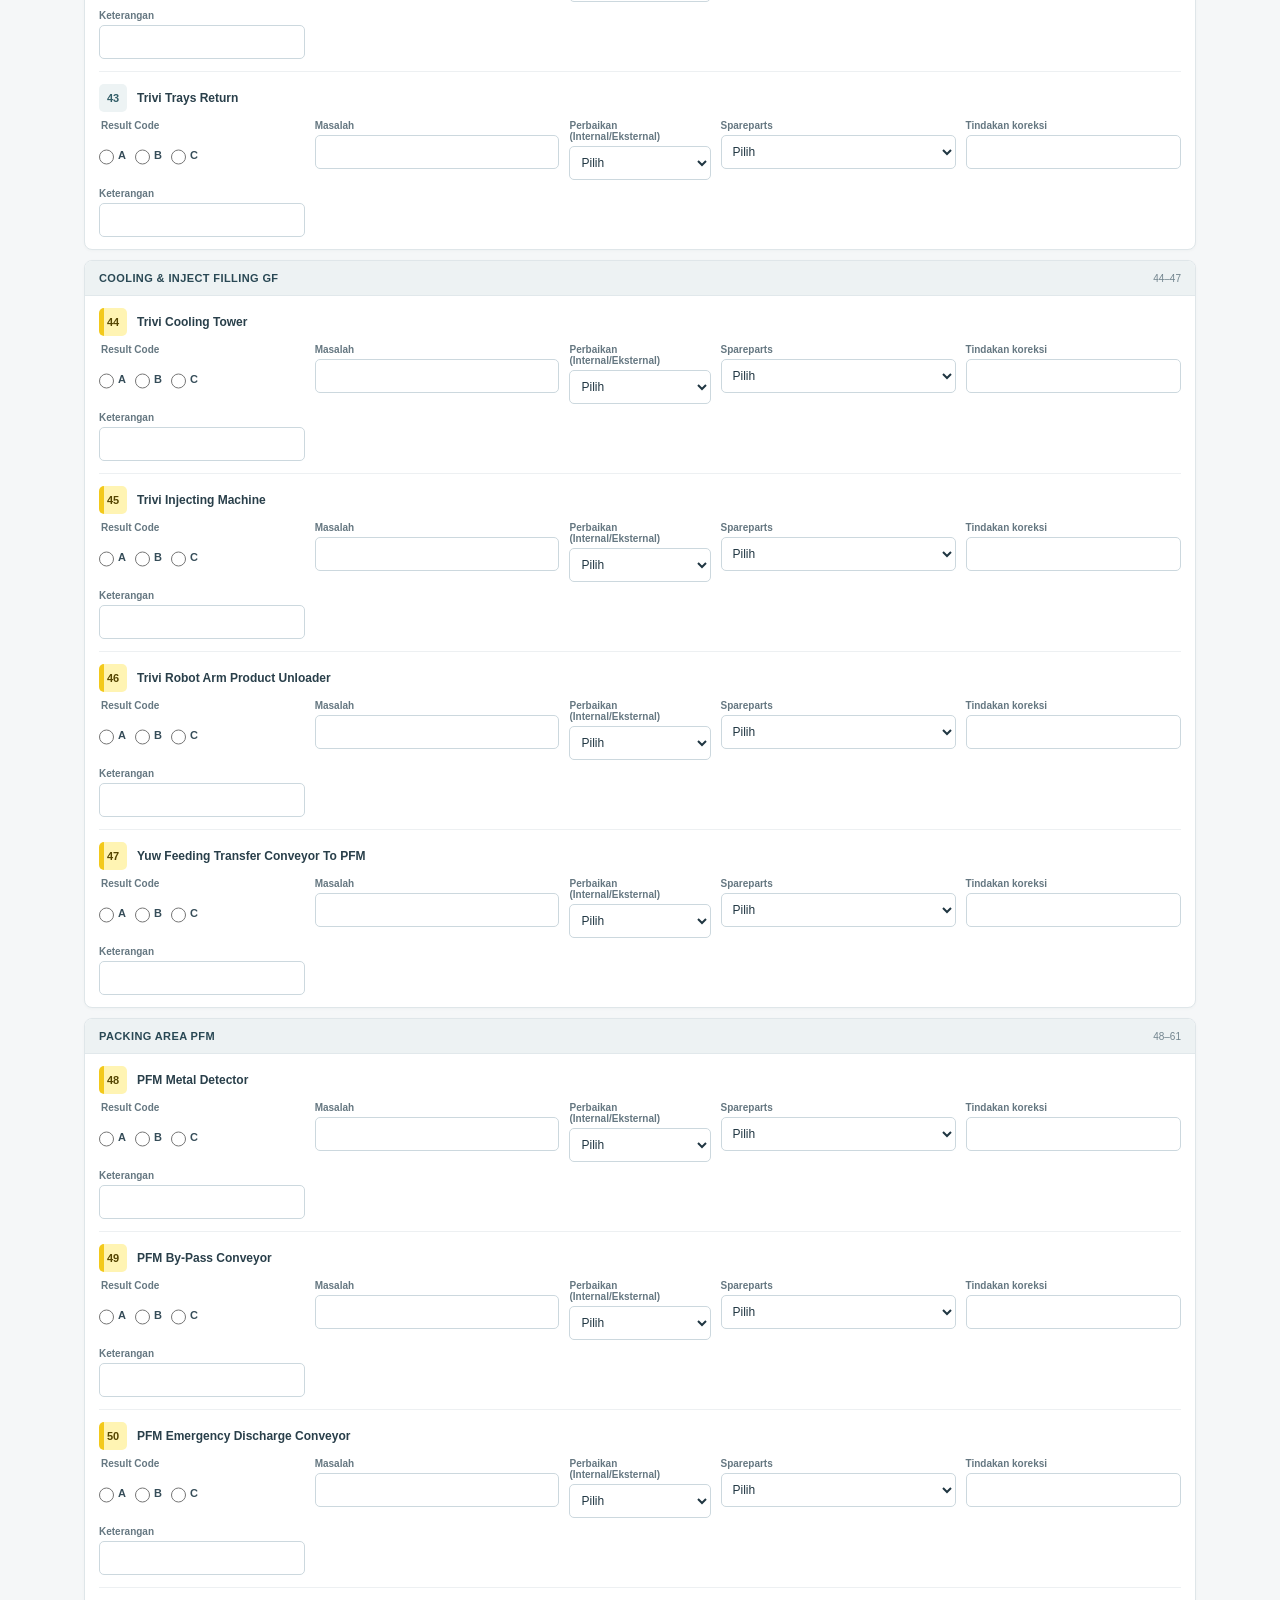
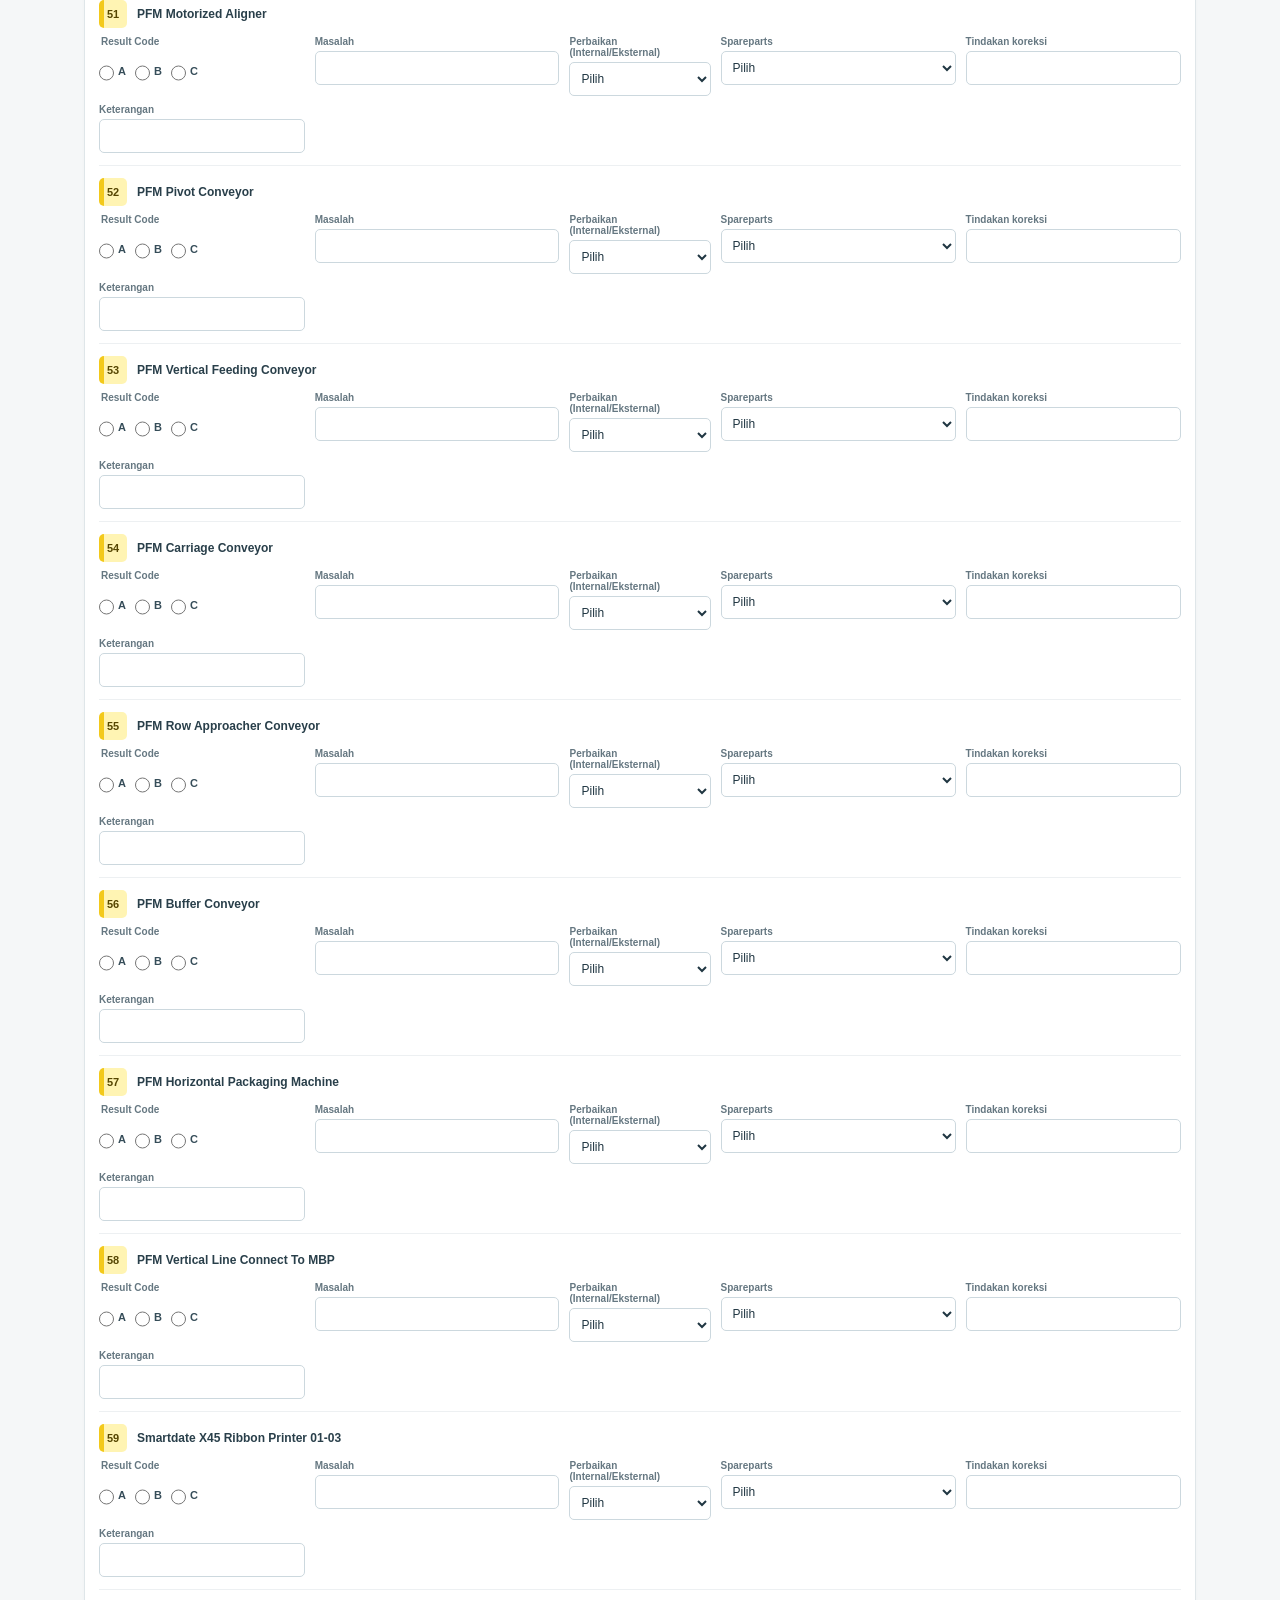
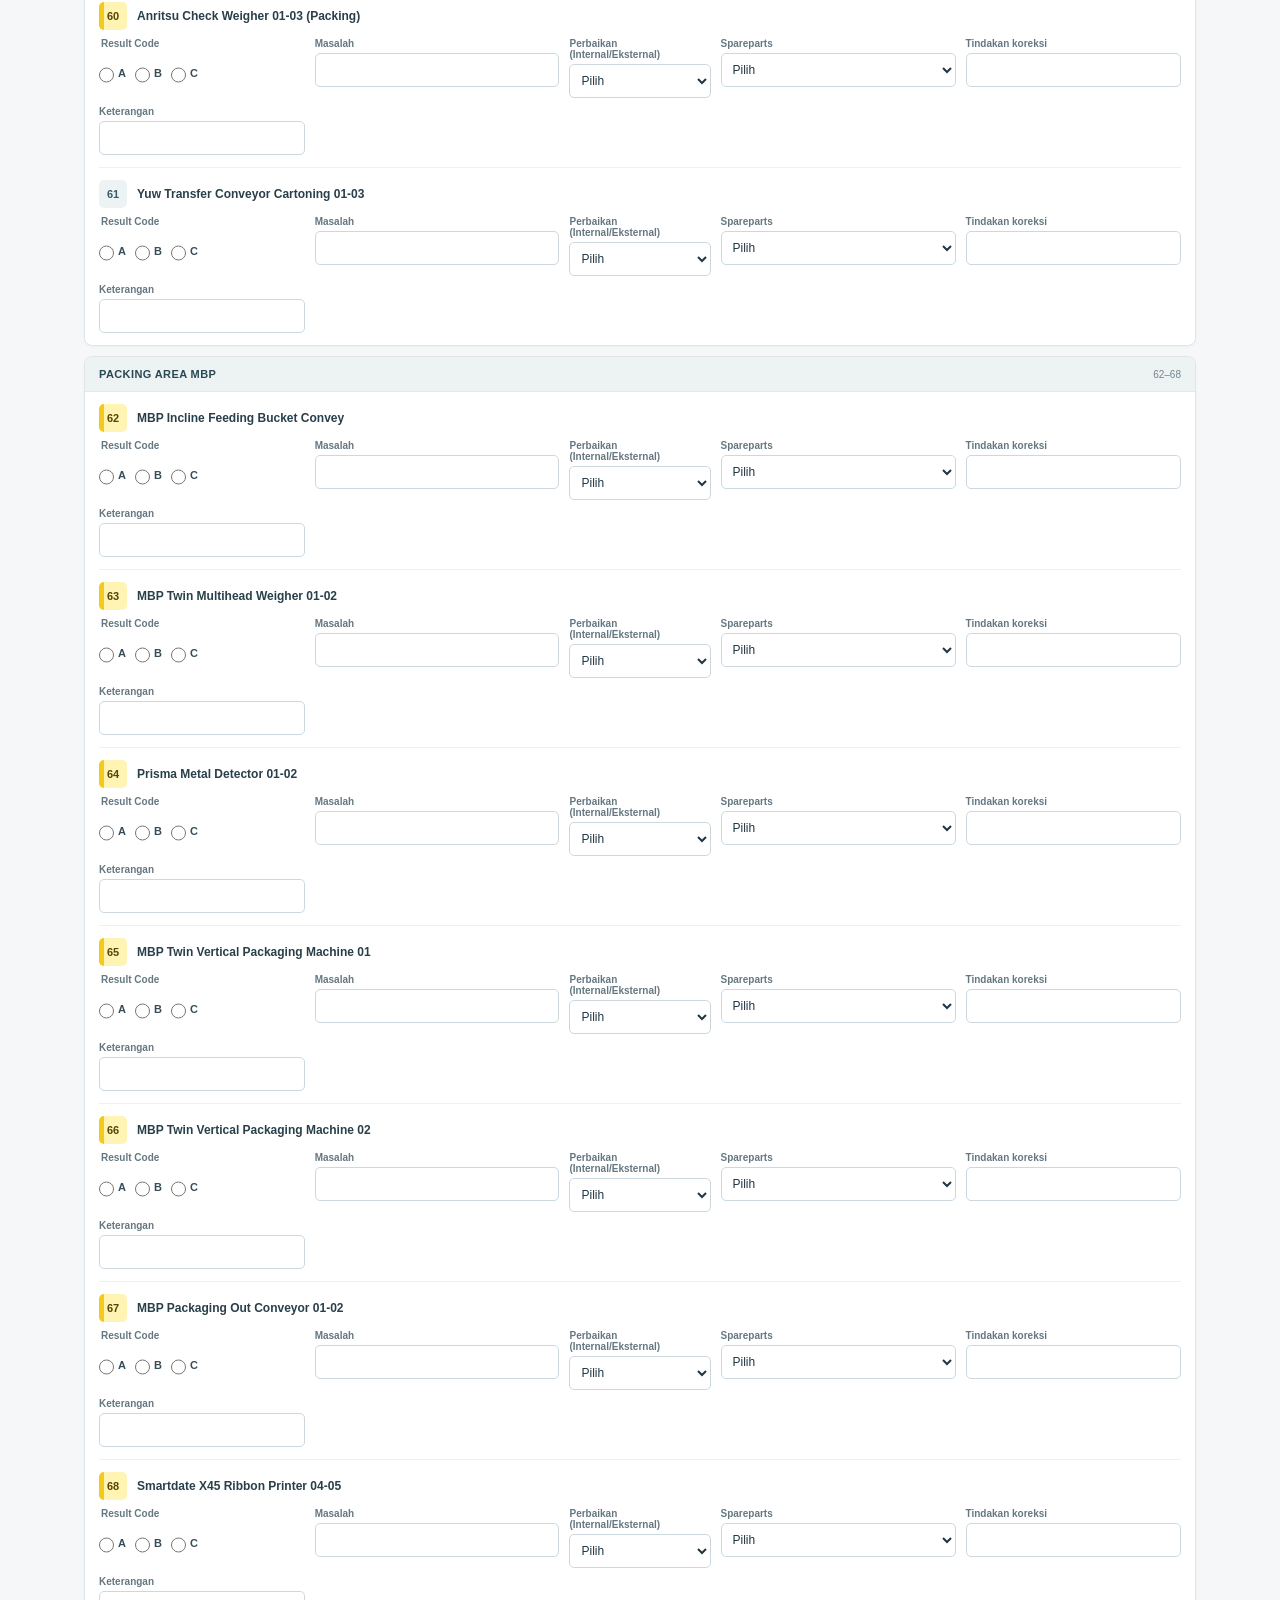
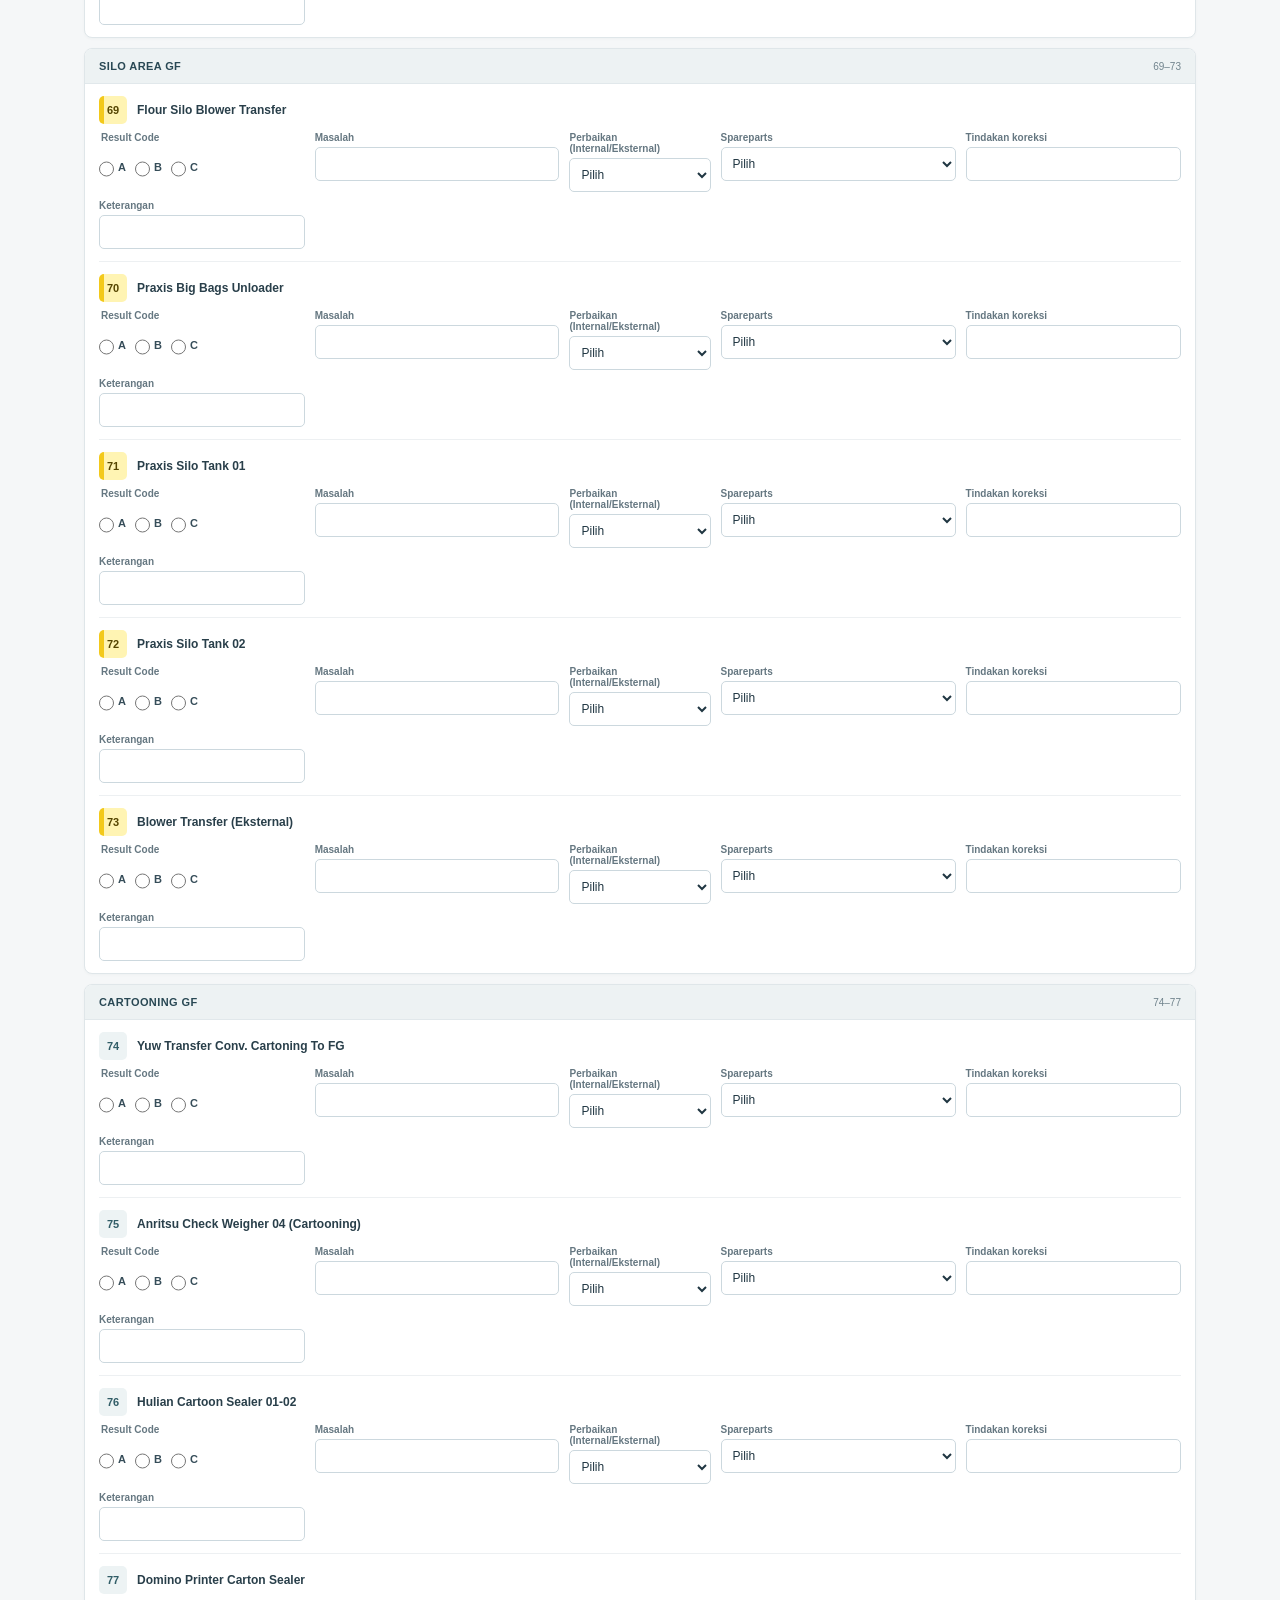
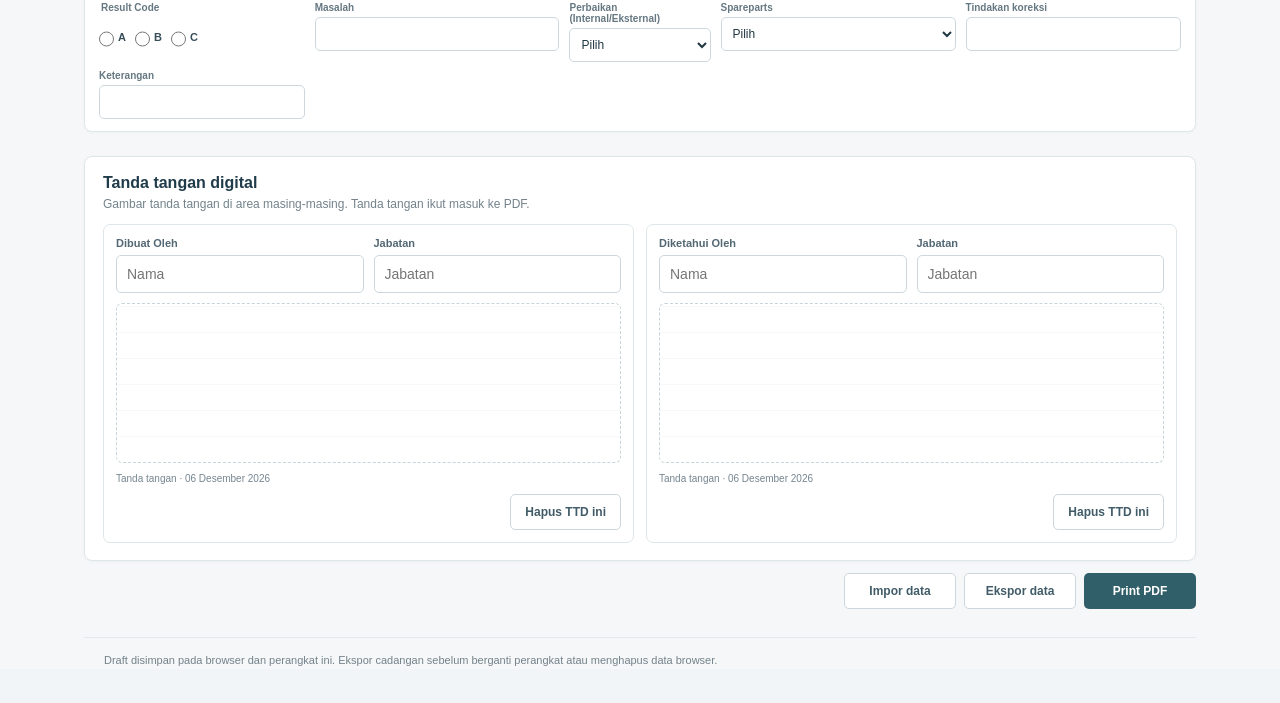
==== commit 248ed54f: "Restore version from after DailyCheckProcessing update" ====
--- a/processing.html
+++ b/processing.html
@@ -6,12 +6,12 @@
   <meta name="theme-color" content="#102a43">
   <title>Daily Check Processing · Prima Top Boga</title>
   <link rel="manifest" href="manifest.webmanifest">
-  <link rel="stylesheet" href="styles.css?v=20">
-  <link rel="stylesheet" href="home.css?v=20">
+  <link rel="stylesheet" href="styles.css?v=19">
+  <link rel="stylesheet" href="home.css?v=19">
   <script src="processing.js" defer></script>
 </head>
 <body>
-  <header class="topbar no-print"><a class="brand" href="index.html" aria-label="Kembali ke pilihan Daily Check"><img src="prima-top-boga.png" alt="Prima Top Boga"><span class="brand-divider"></span><span class="brand-title"><strong>Daily Check</strong><small>Engineering · FRM-PL3/ENGG/01/04</small></span></a><nav class="header-controls"><a class="home-link" href="index.html">Pilih formulir</a><span class="saved-state" id="savedState"><i></i> Tersimpan otomatis · memuat…</span></nav></header>
+  <header class="topbar no-print"><a class="brand" href="index.html" aria-label="Kembali ke pilihan Daily Check"><img src="prima-top-boga.png" alt="Prima Top Boga"><span class="brand-divider"></span><span class="brand-title"><strong>Daily Check</strong><small>Engineering · FRM-PL3/ENGG/01/04</small></span></a><a class="home-link" href="index.html">Pilih formulir</a><span class="saved-state" id="savedState"><i></i> Tersimpan di perangkat ini</span></header>
   <main class="shell" id="top">
     <section class="meta panel no-print"><label>Tanggal pengecekan<input id="checkDate" type="date"></label><label>Nama operator<input id="operator" placeholder="Nama lengkap"></label></section>
     <section class="progress panel no-print"><div><strong id="progressText">0 / 77 mesin diperiksa</strong><span id="progressSub">Pilih kode hasil untuk setiap mesin.</span></div><div class="progress-track"><i id="progressBar"></i></div></section>
--- a/styles.css
+++ b/styles.css
@@ -113,28 +113,3 @@
   .action-bar .button{min-width:0;width:100%}
   footer{margin:18px 13px 26px;padding-left:0;padding-right:0}
 }
-@media screen{
-  .header-controls{display:flex;align-items:center;justify-content:flex-end;gap:10px;flex:none}
-  .header-controls .home-link{display:inline-flex;align-items:center;justify-content:center;min-height:36px;padding:8px 11px;border:1px solid #d5e0e6;border-radius:7px;background:#fff;color:#385260;text-decoration:none;font:12px "Segoe UI",Arial,sans-serif;white-space:nowrap}
-  .header-controls .saved-state{display:inline-flex;align-items:center;min-height:34px;padding:7px 10px;border:1px solid #e1ebea;border-radius:20px;background:#f1f6f6;color:#426276;font-size:11px;line-height:1;white-space:nowrap}
-  .header-controls .saved-state i{flex:none}
-}
-@media(max-width:760px){
-  .topbar{gap:8px}
-  .brand{min-width:0;gap:8px}
-  .brand-title{min-width:0}
-  .header-controls{gap:6px}
-  .header-controls .home-link{min-height:34px;padding:7px 9px;font-size:10px}
-  .header-controls .saved-state{min-height:32px;padding:6px 7px;font-size:9px}
-}
-@media(max-width:430px){
-  .topbar{height:auto;min-height:66px;padding:8px 10px}
-  .brand{gap:6px}
-  .brand img{width:44px;height:38px}
-  .brand-title strong{font-size:12px}
-  .brand-title small{display:none}
-  .header-controls{gap:4px}
-  .header-controls .home-link{min-height:32px;padding:6px 8px;font-size:0}
-  .header-controls .home-link::after{content:"Formulir";font-size:9px}
-  .header-controls .saved-state{min-height:30px;padding:5px 6px;font-size:8px}
-}
--- a/home.css
+++ b/home.css
@@ -1 +1 @@
-.home-page{min-height:100vh;display:flex;flex-direction:column}.home-page .topbar{flex:none}.home-shell{width:min(980px,100%);margin:auto;padding:72px 24px 90px}.form-choices{display:grid;grid-template-columns:repeat(2,minmax(0,1fr));gap:18px}.form-choice{display:flex;flex-direction:column;min-height:185px;padding:26px;background:white;border:1px solid #dfe7ec;border-radius:12px;box-shadow:0 3px 14px #102a4309;color:#243b4b;text-decoration:none;transition:border-color .15s,transform .15s,box-shadow .15s}.form-choice:hover{border-color:#148672;transform:translateY(-2px);box-shadow:0 8px 24px #102a4314}.choice-code{align-self:flex-start;padding:7px 10px;border:1px solid #dce5e9;border-radius:6px;color:#526875;font-size:11px}.form-choice h2{font-size:22px;margin:21px 0 8px;color:#102a43}.choice-action{display:flex;justify-content:space-between;align-items:center;margin-top:auto;padding-top:22px;color:#147a6a;font-size:13px;font-weight:bold}.choice-action b{font-size:19px;font-weight:400}.home-page footer{width:100%;margin-top:auto;padding:15px 20px 22px;text-align:center;border-top:1px solid #e2e8eb}@media(max-width:650px){.home-shell{padding:42px 16px 60px}.form-choices{grid-template-columns:1fr}.form-choice{min-height:155px;padding:21px}.form-choice h2{font-size:20px;margin-top:16px}.choice-action{padding-top:18px}}
+.home-link{display:inline-flex;align-items:center;padding:8px 11px;border:1px solid #d5e0e6;border-radius:7px;background:#fff;color:#385260;text-decoration:none;font-size:12px}.home-page{min-height:100vh;display:flex;flex-direction:column}.home-page .topbar{flex:none}.home-shell{width:min(980px,100%);margin:auto;padding:72px 24px 90px}.home-intro{max-width:620px;margin:0 auto 30px;text-align:center}.home-intro .eyebrow{margin:0 0 10px}.home-intro h1{margin:0;color:#102a43;font-size:32px}.home-intro>p:last-child{color:#687c89;font-size:15px;margin:10px 0 0}.form-choices{display:grid;grid-template-columns:repeat(2,minmax(0,1fr));gap:18px}.form-choice{display:flex;flex-direction:column;min-height:250px;padding:26px;background:white;border:1px solid #dfe7ec;border-radius:12px;box-shadow:0 3px 14px #102a4309;color:#243b4b;text-decoration:none;transition:border-color .15s,transform .15s,box-shadow .15s}.form-choice:hover{border-color:#148672;transform:translateY(-2px);box-shadow:0 8px 24px #102a4314}.choice-code{align-self:flex-start;padding:7px 10px;border:1px solid #dce5e9;border-radius:6px;color:#526875;font-size:11px}.form-choice h2{font-size:22px;margin:21px 0 8px;color:#102a43}.form-choice p{font-size:14px;line-height:1.5;color:#687c89;margin:0}.choice-action{display:flex;justify-content:space-between;align-items:center;margin-top:auto;padding-top:28px;color:#147a6a;font-size:13px;font-weight:bold}.choice-action b{font-size:19px;font-weight:400}.home-page footer{width:100%;margin-top:auto;padding:15px 20px 22px;text-align:center;border-top:1px solid #e2e8eb}@media(max-width:650px){.home-shell{padding:42px 16px 60px}.home-intro h1{font-size:25px}.form-choices{grid-template-columns:1fr}.form-choice{min-height:195px;padding:21px}.form-choice h2{font-size:20px;margin-top:16px}.choice-action{padding-top:20px}}
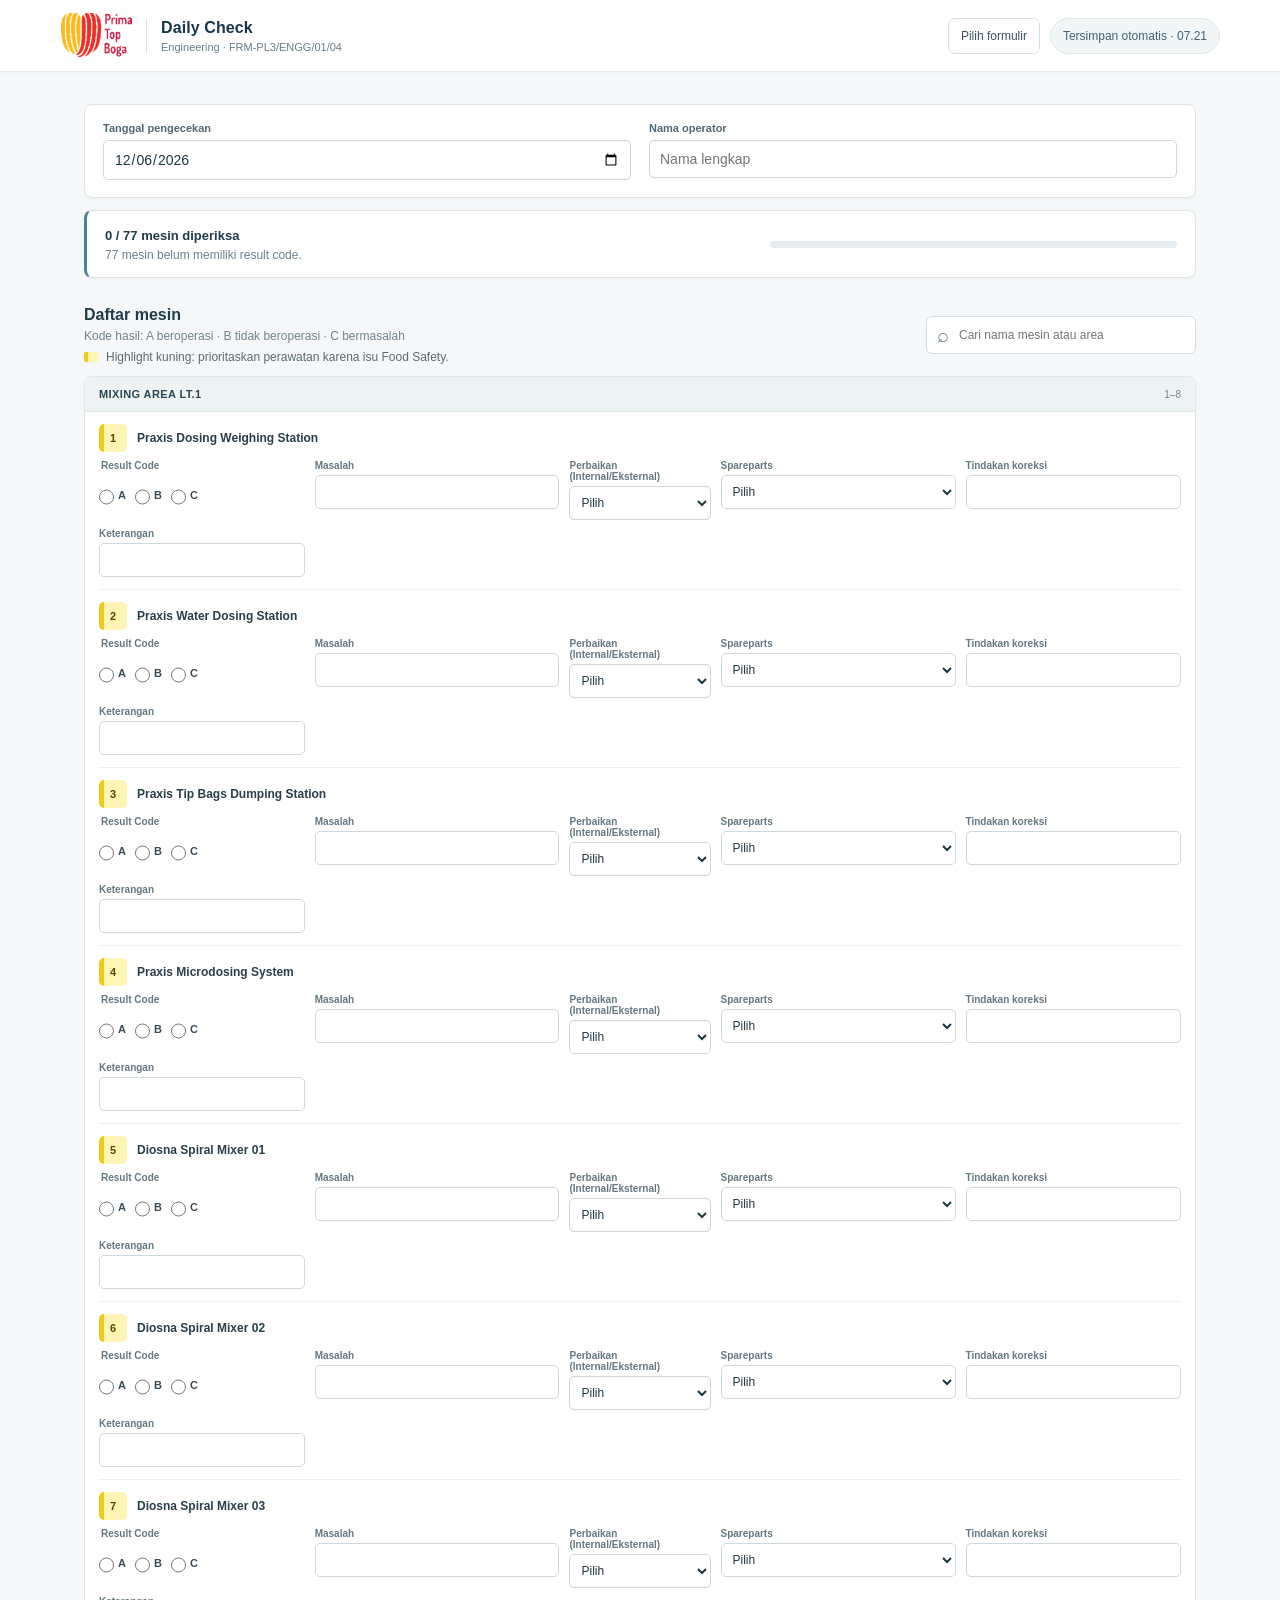
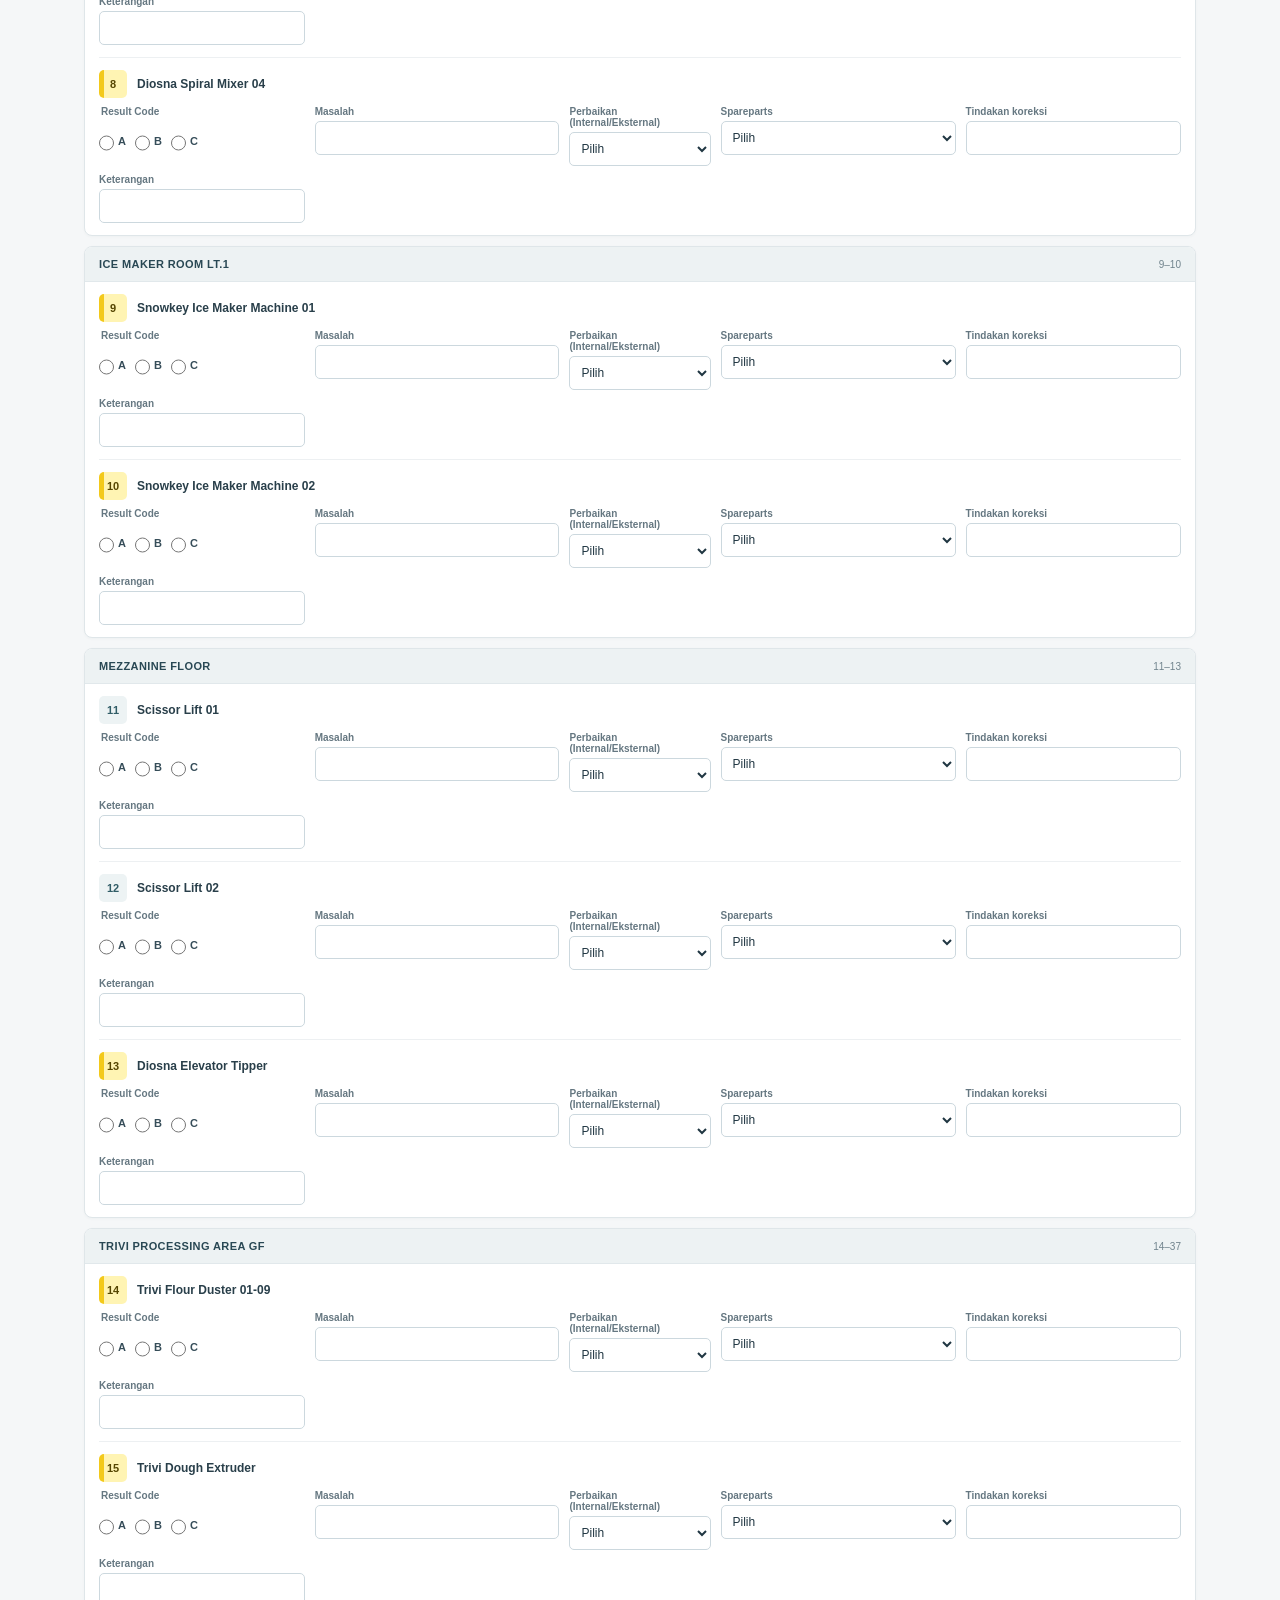
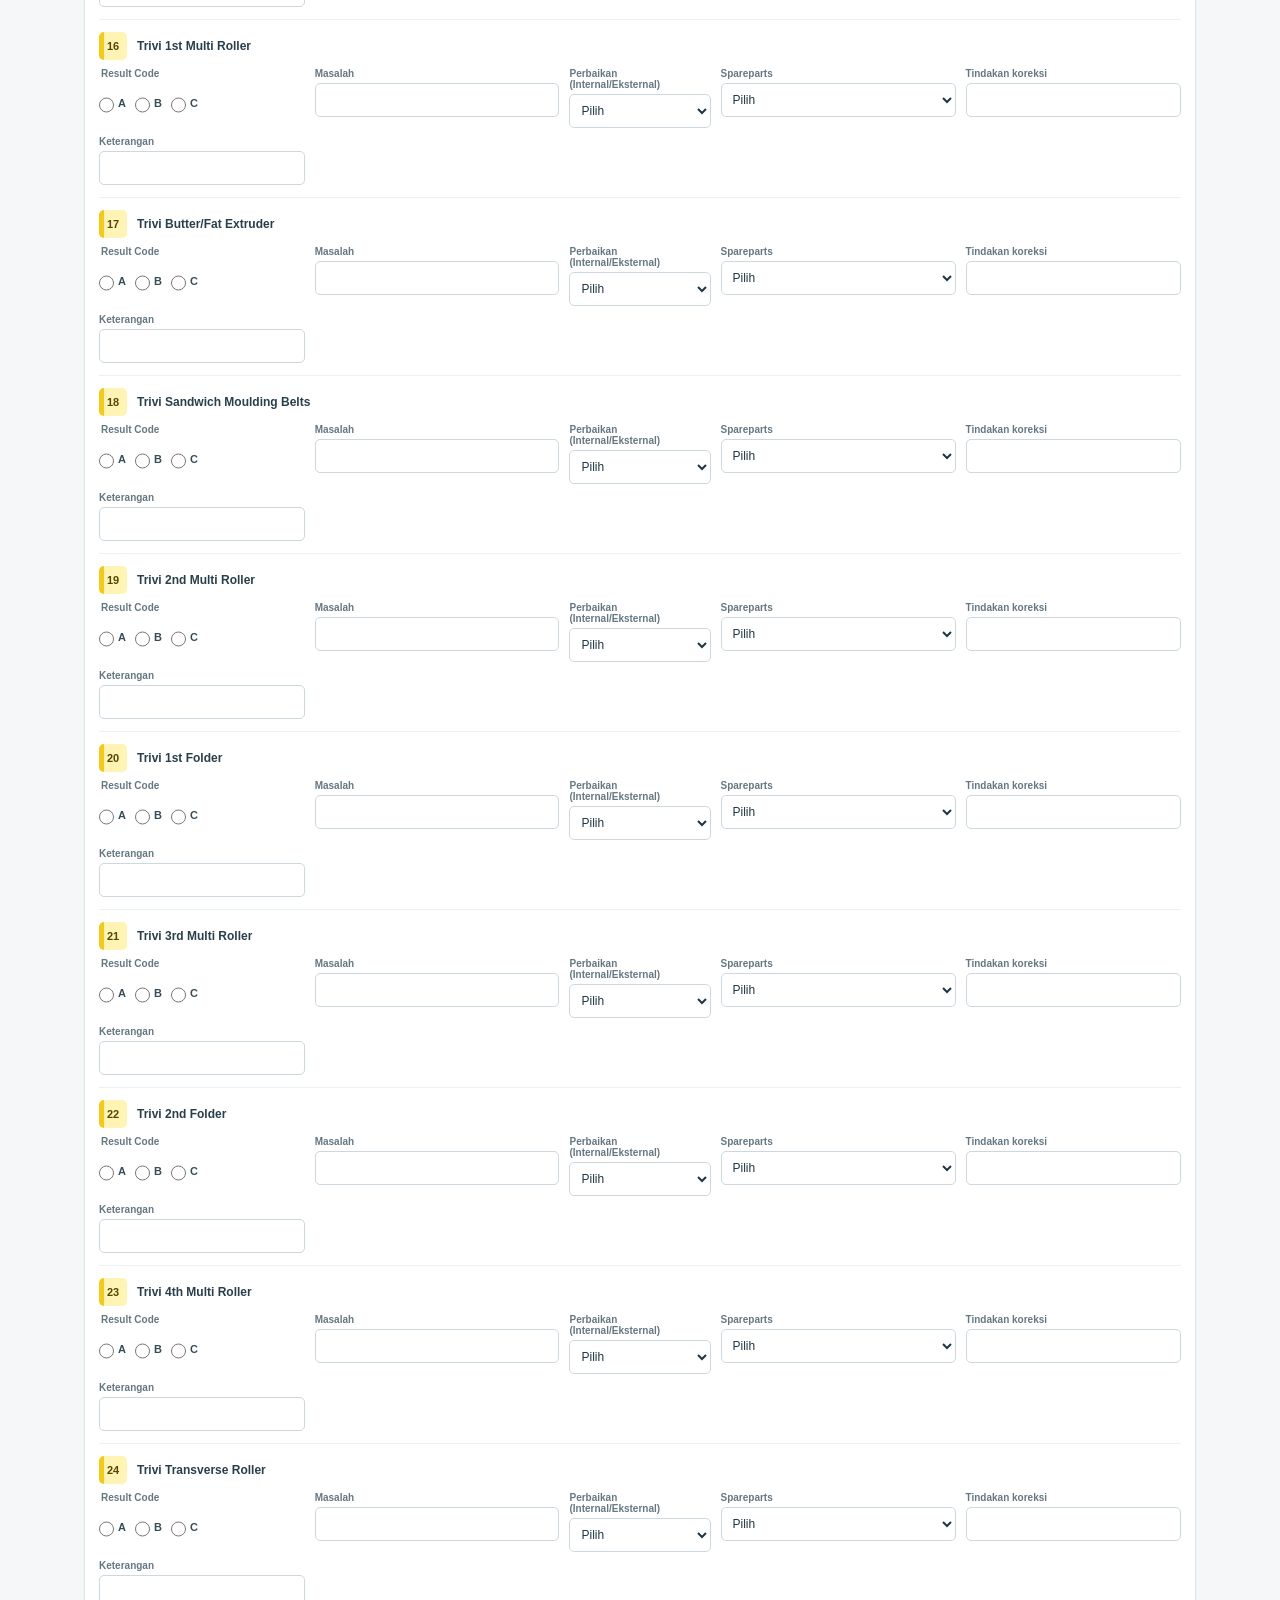
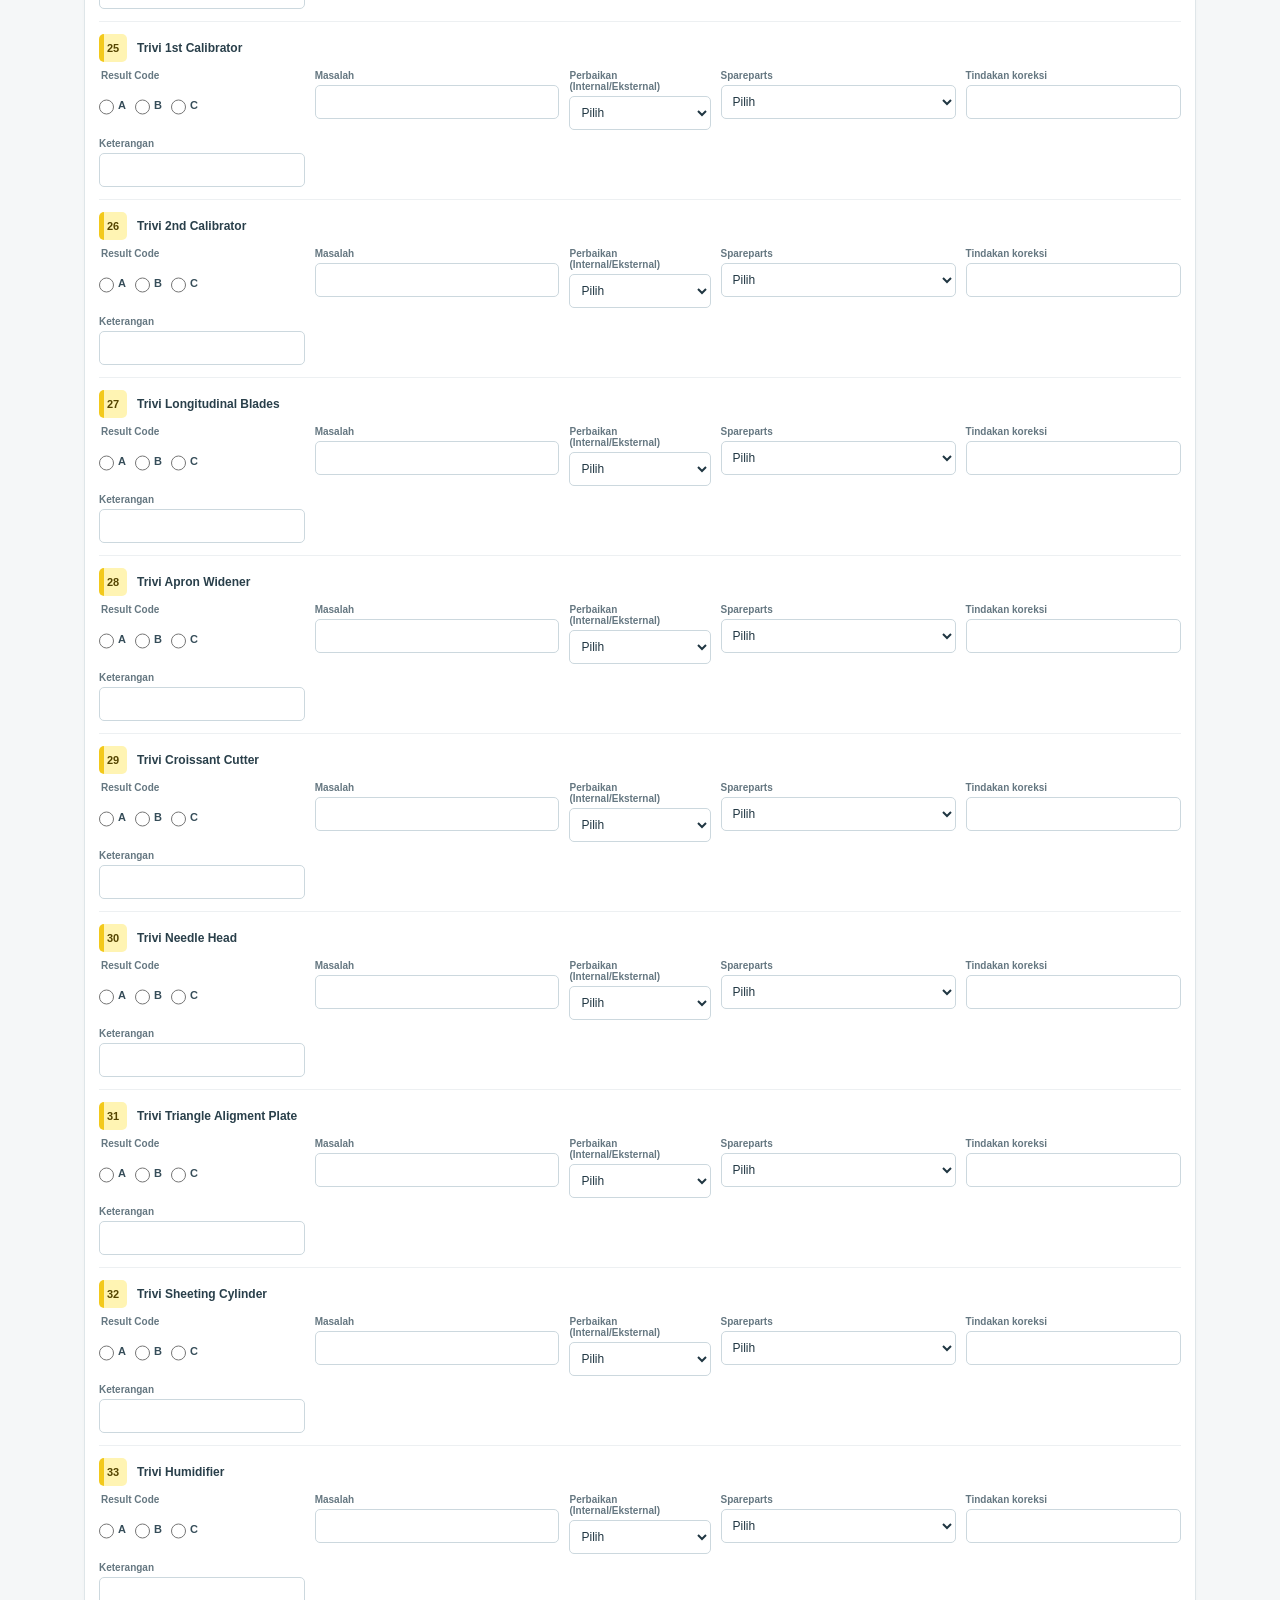
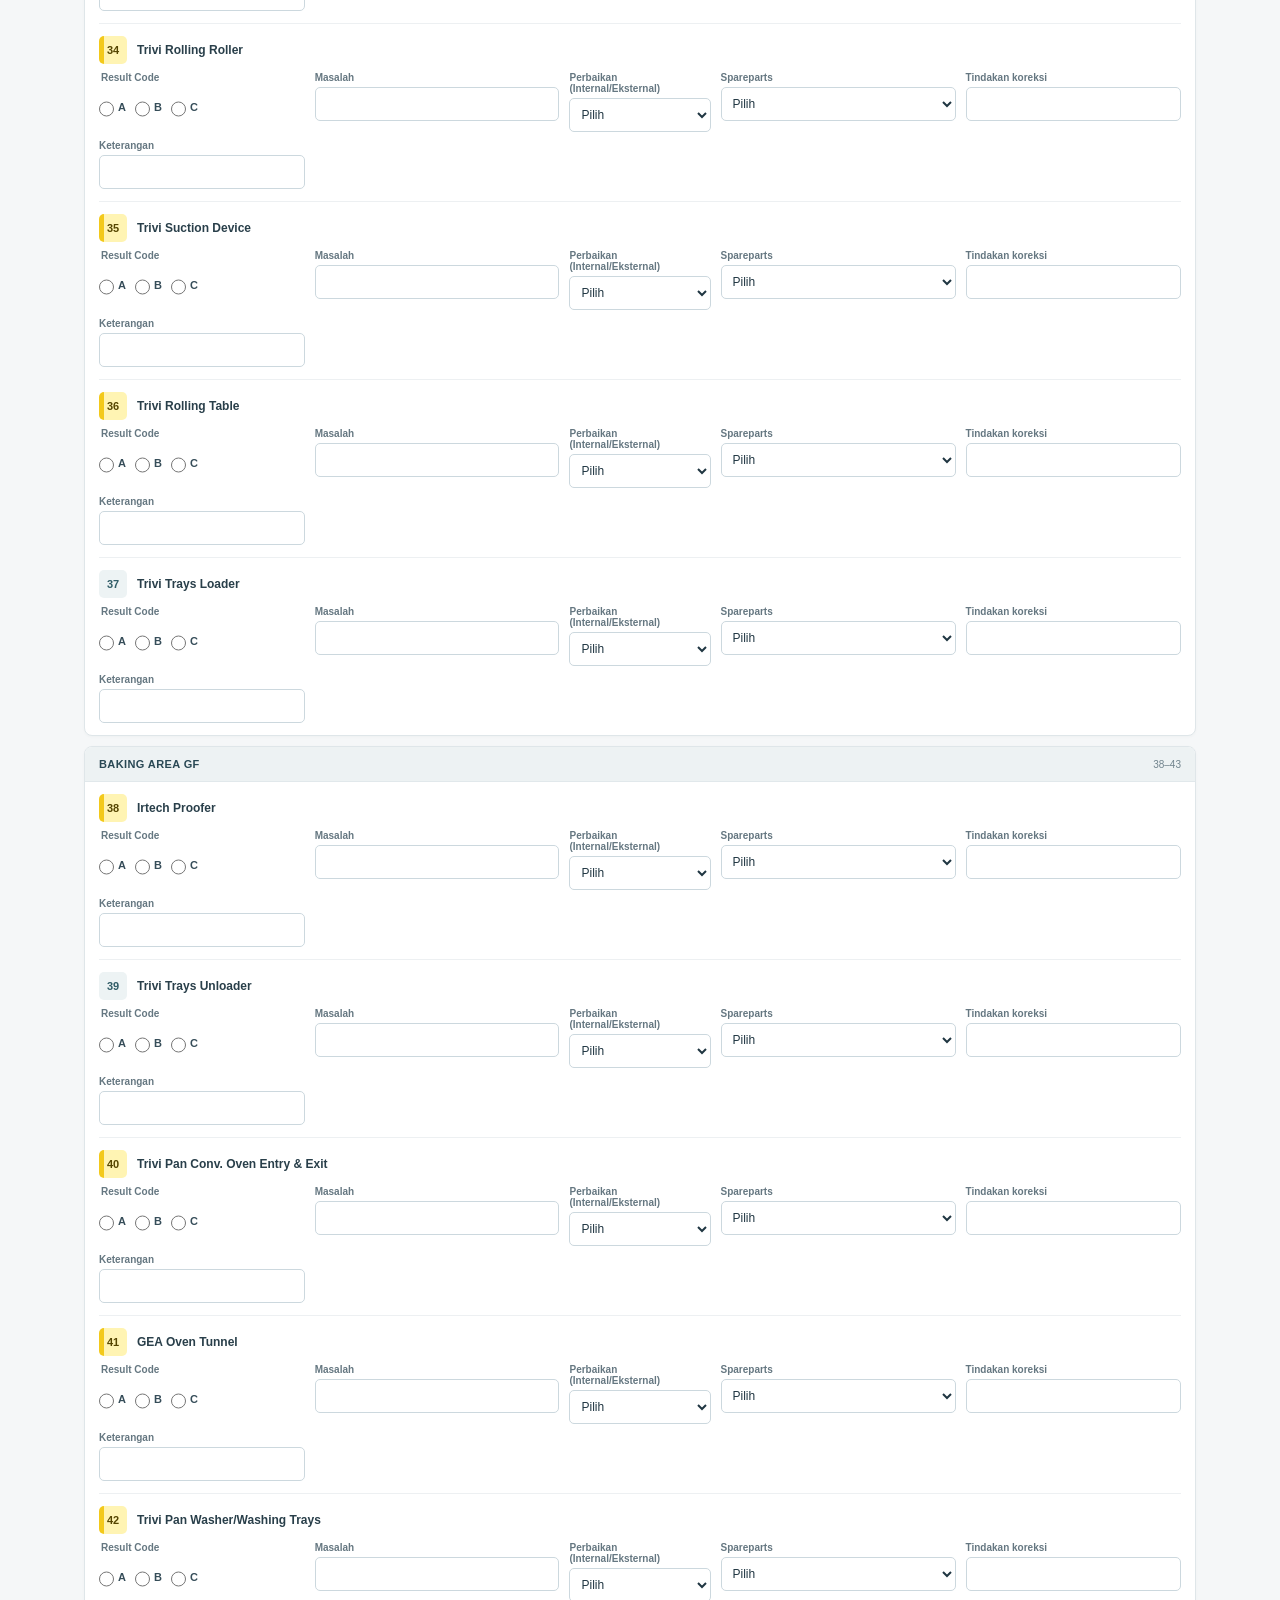
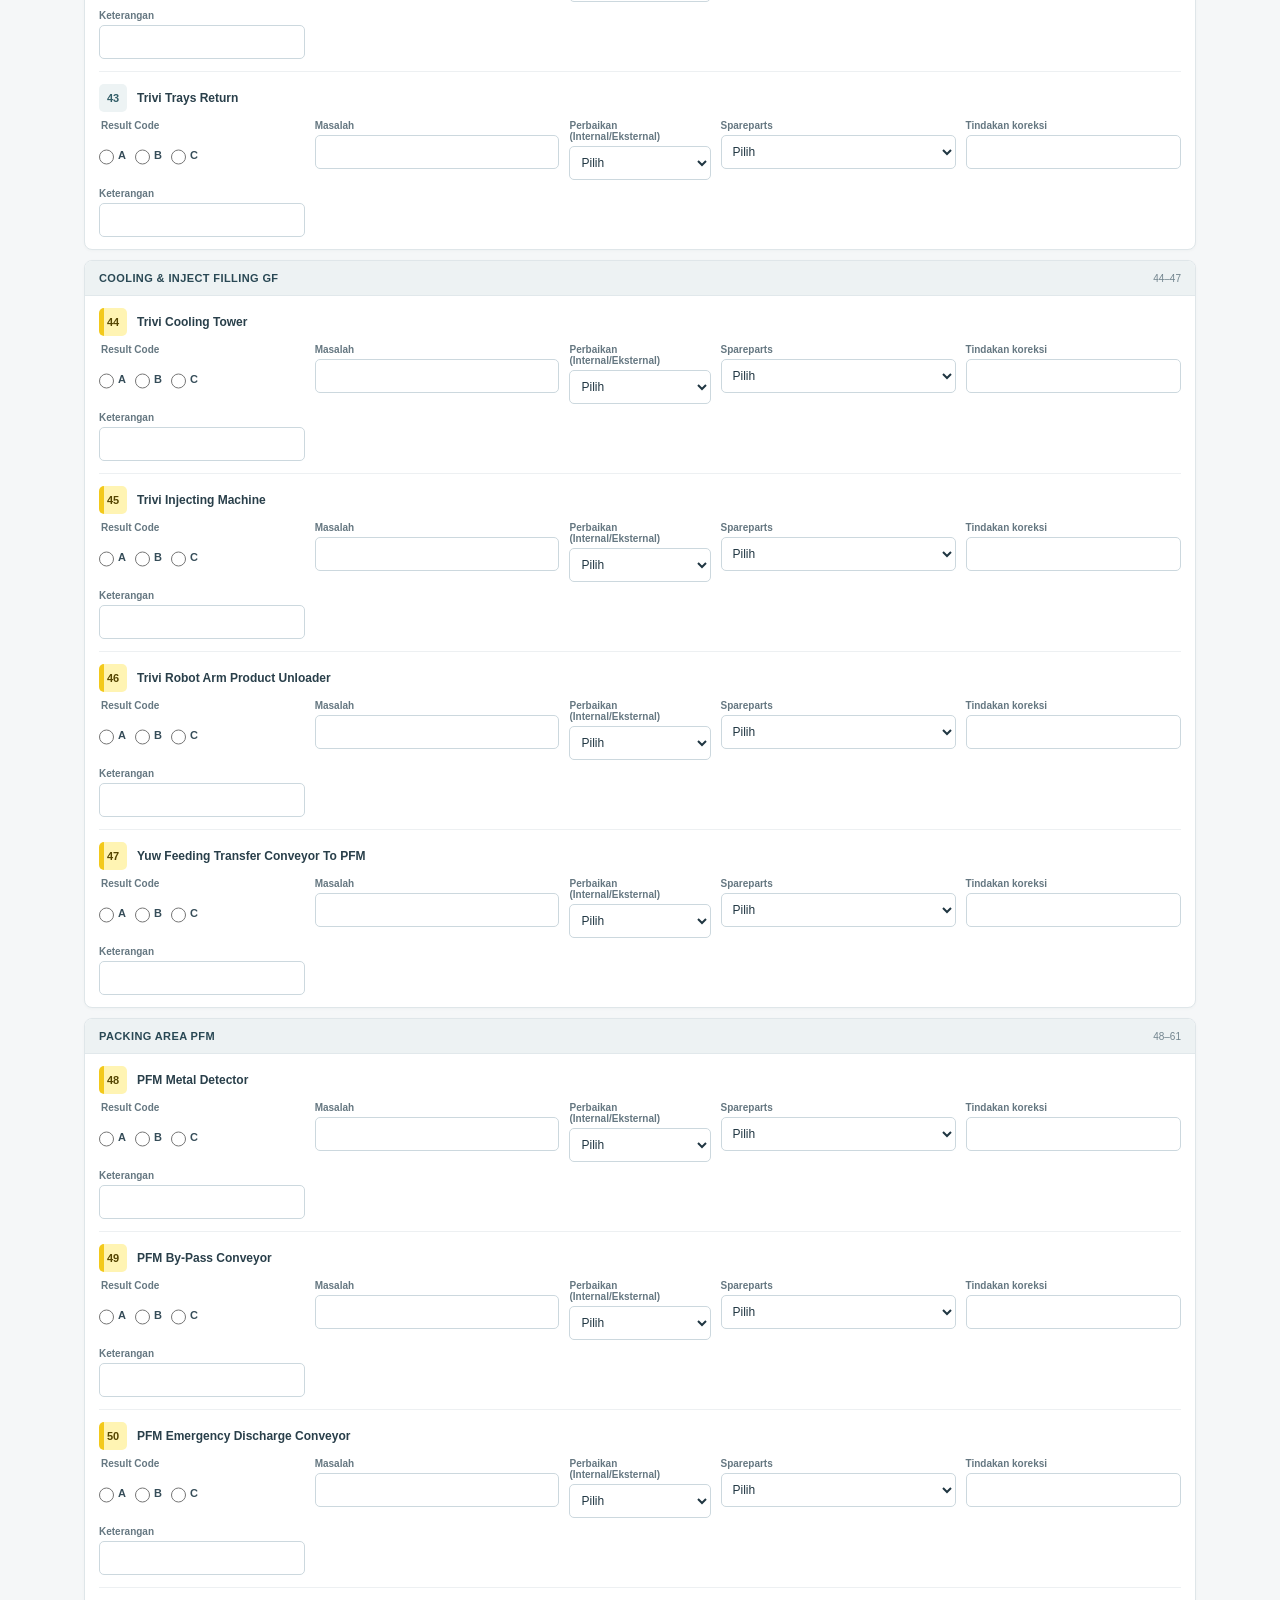
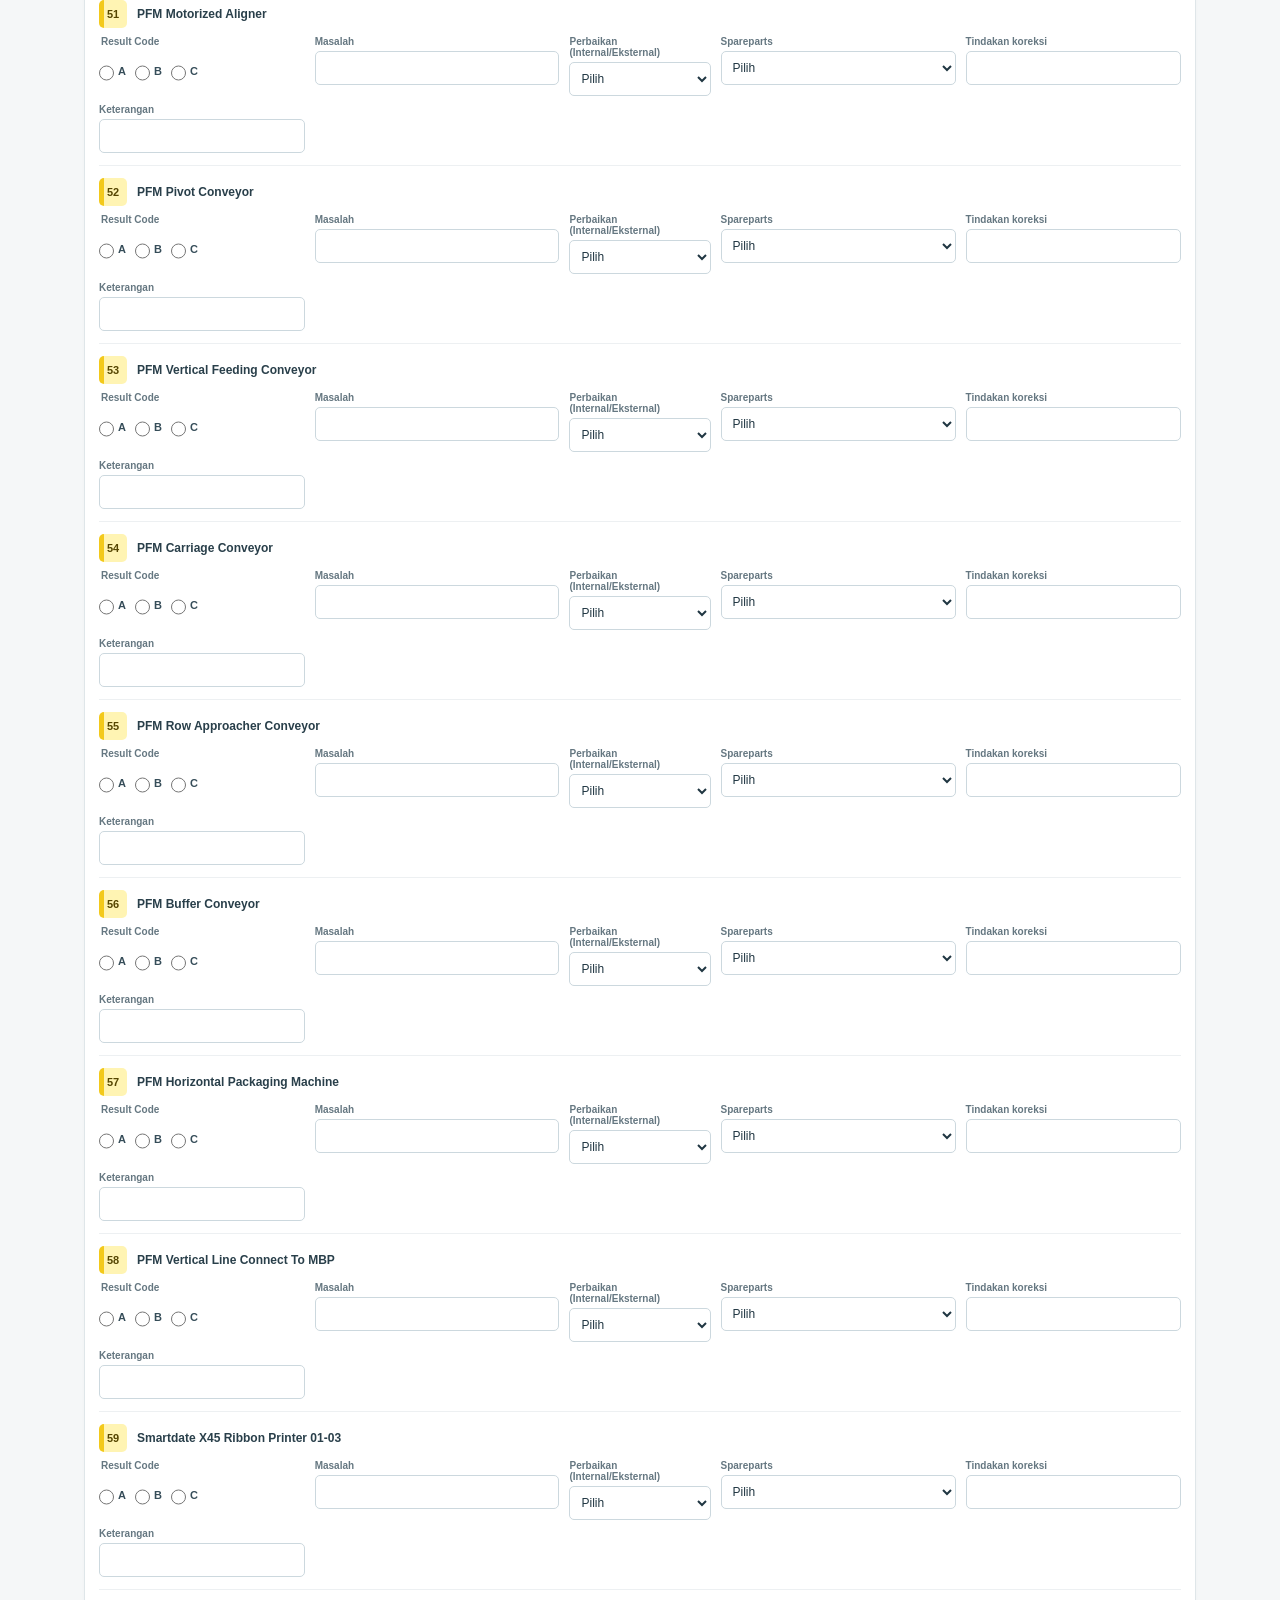
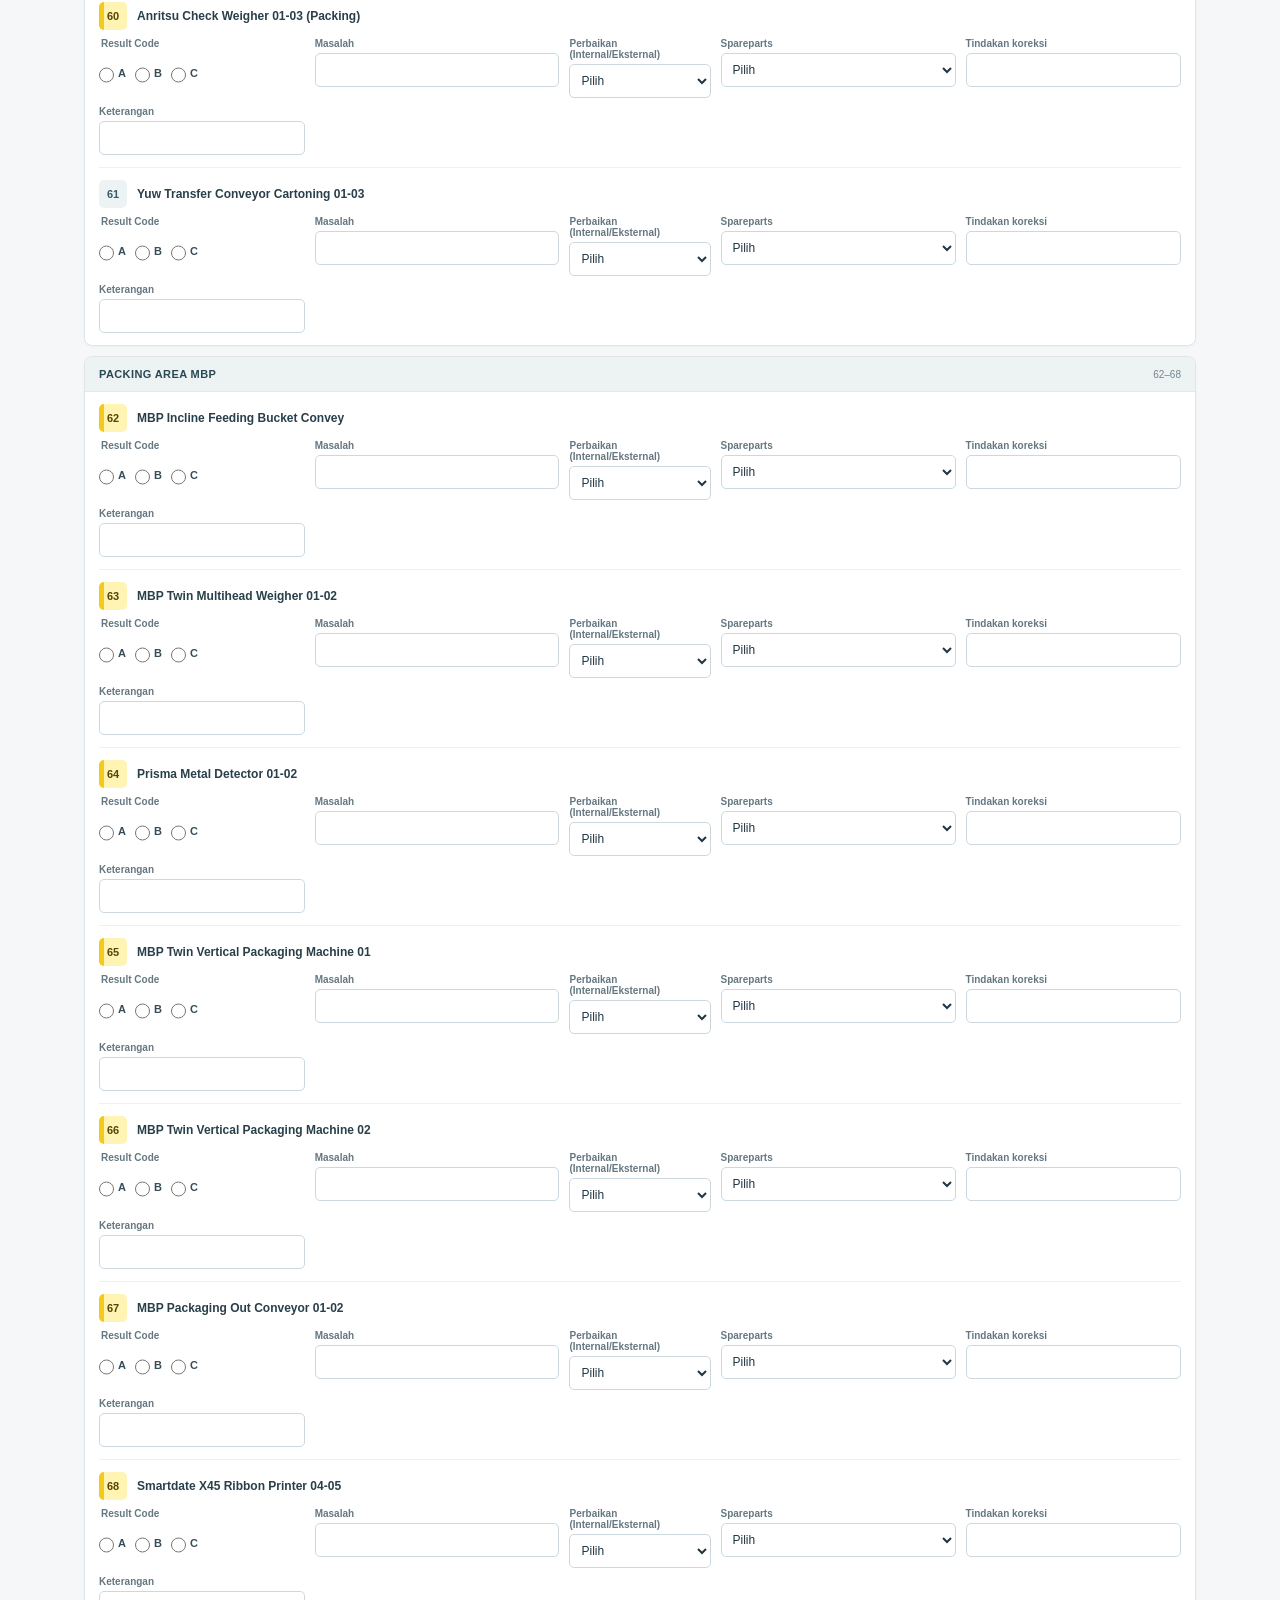
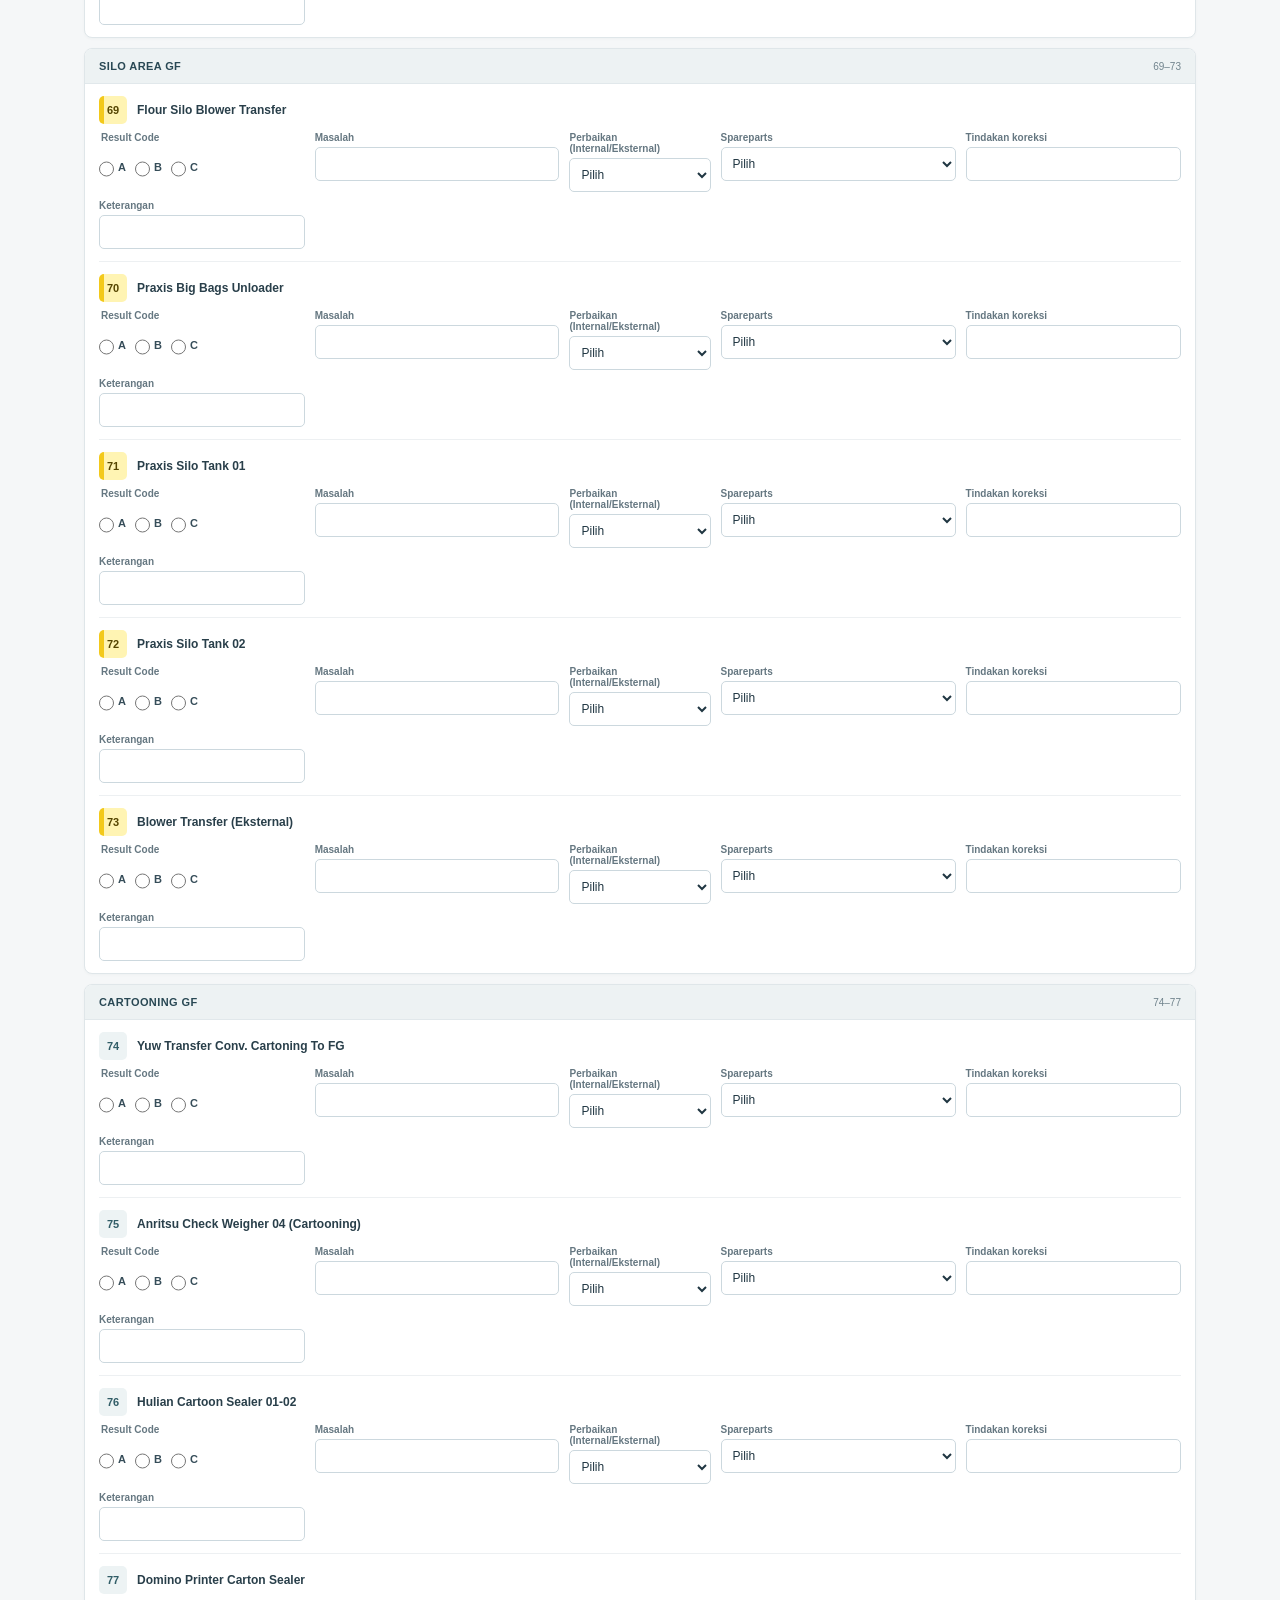
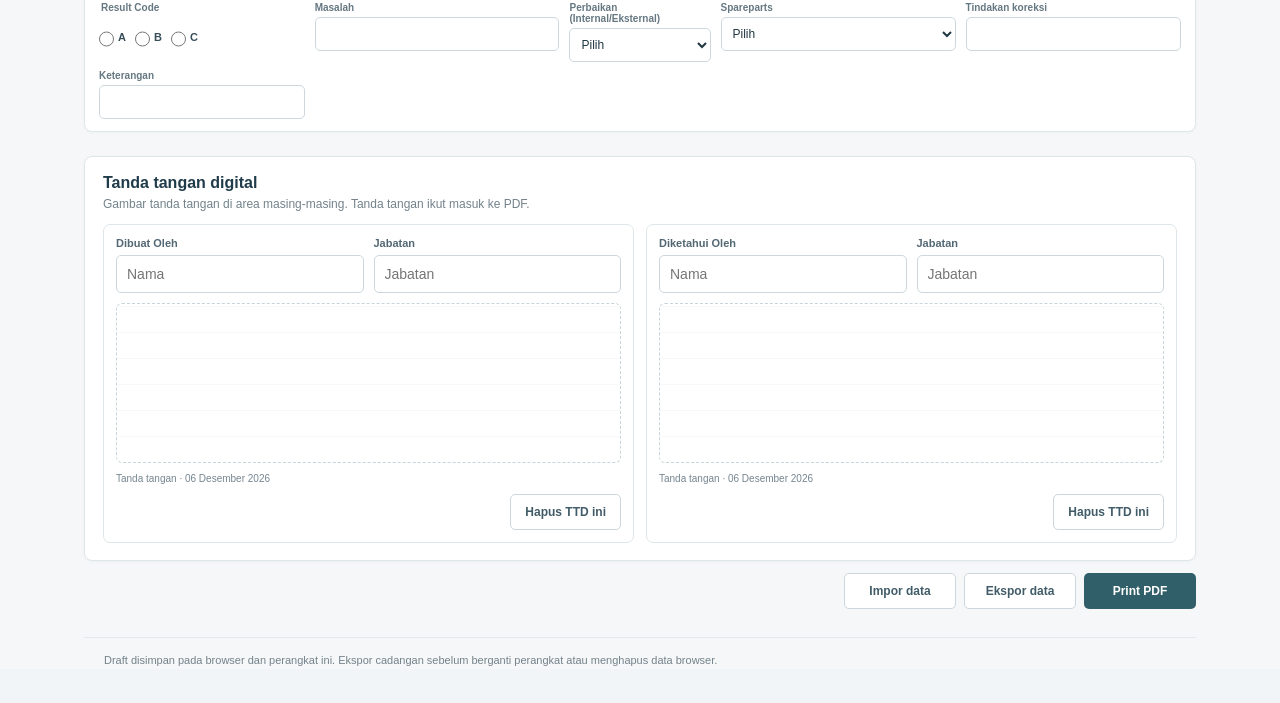
==== commit f1537b58: "Simplify chooser and align form headers" ====
--- a/processing.html
+++ b/processing.html
@@ -6,12 +6,12 @@
   <meta name="theme-color" content="#102a43">
   <title>Daily Check Processing · Prima Top Boga</title>
   <link rel="manifest" href="manifest.webmanifest">
-  <link rel="stylesheet" href="styles.css?v=19">
-  <link rel="stylesheet" href="home.css?v=19">
-  <script src="processing.js" defer></script>
+  <link rel="stylesheet" href="styles.css?v=26">
+  <link rel="stylesheet" href="home.css?v=26">
+  <script src="processing.js?v=26" defer></script>
 </head>
 <body>
-  <header class="topbar no-print"><a class="brand" href="index.html" aria-label="Kembali ke pilihan Daily Check"><img src="prima-top-boga.png" alt="Prima Top Boga"><span class="brand-divider"></span><span class="brand-title"><strong>Daily Check</strong><small>Engineering · FRM-PL3/ENGG/01/04</small></span></a><a class="home-link" href="index.html">Pilih formulir</a><span class="saved-state" id="savedState"><i></i> Tersimpan di perangkat ini</span></header>
+  <header class="topbar no-print"><a class="brand" href="index.html" aria-label="Kembali ke pilihan Daily Check"><img src="prima-top-boga.png" alt="Prima Top Boga"><span class="brand-divider"></span><span class="brand-title"><strong>Daily Check</strong><small>Engineering · FRM-PL3/ENGG/01/04</small></span></a><div class="header-actions"><a class="home-link" href="index.html">Pilih formulir</a><span class="saved-state" id="savedState">Tersimpan otomatis</span></div></header>
   <main class="shell" id="top">
     <section class="meta panel no-print"><label>Tanggal pengecekan<input id="checkDate" type="date"></label><label>Nama operator<input id="operator" placeholder="Nama lengkap"></label></section>
     <section class="progress panel no-print"><div><strong id="progressText">0 / 77 mesin diperiksa</strong><span id="progressSub">Pilih kode hasil untuk setiap mesin.</span></div><div class="progress-track"><i id="progressBar"></i></div></section>
--- a/styles.css
+++ b/styles.css
@@ -113,3 +113,14 @@
   .action-bar .button{min-width:0;width:100%}
   footer{margin:18px 13px 26px;padding-left:0;padding-right:0}
 }
+
+/* Shared form-selection and autosave header for Processing and Utility. */
+.header-actions{display:flex;align-items:center;gap:10px;flex:none}
+.header-actions .home-link{display:inline-flex;align-items:center;justify-content:center;min-height:36px;padding:8px 12px;white-space:nowrap}
+.header-actions .saved-state{display:inline-flex;align-items:center;justify-content:center;min-width:150px;max-width:230px;min-height:36px;padding:8px 12px;overflow:hidden;text-overflow:ellipsis;white-space:nowrap;text-align:center}
+@media(max-width:760px){
+  .topbar{height:auto!important;min-height:66px;padding:10px 14px!important;display:grid;grid-template-columns:minmax(0,1fr);grid-template-rows:auto auto;gap:9px;align-items:center}
+  .topbar>.brand{min-width:0;width:100%}
+  .header-actions{width:100%;display:grid;grid-template-columns:minmax(116px,.9fr) minmax(0,1.4fr);gap:8px}
+  .header-actions .home-link,.header-actions .saved-state{width:100%;min-width:0;max-width:none;min-height:36px;padding:7px 8px;font-size:10px}
+}
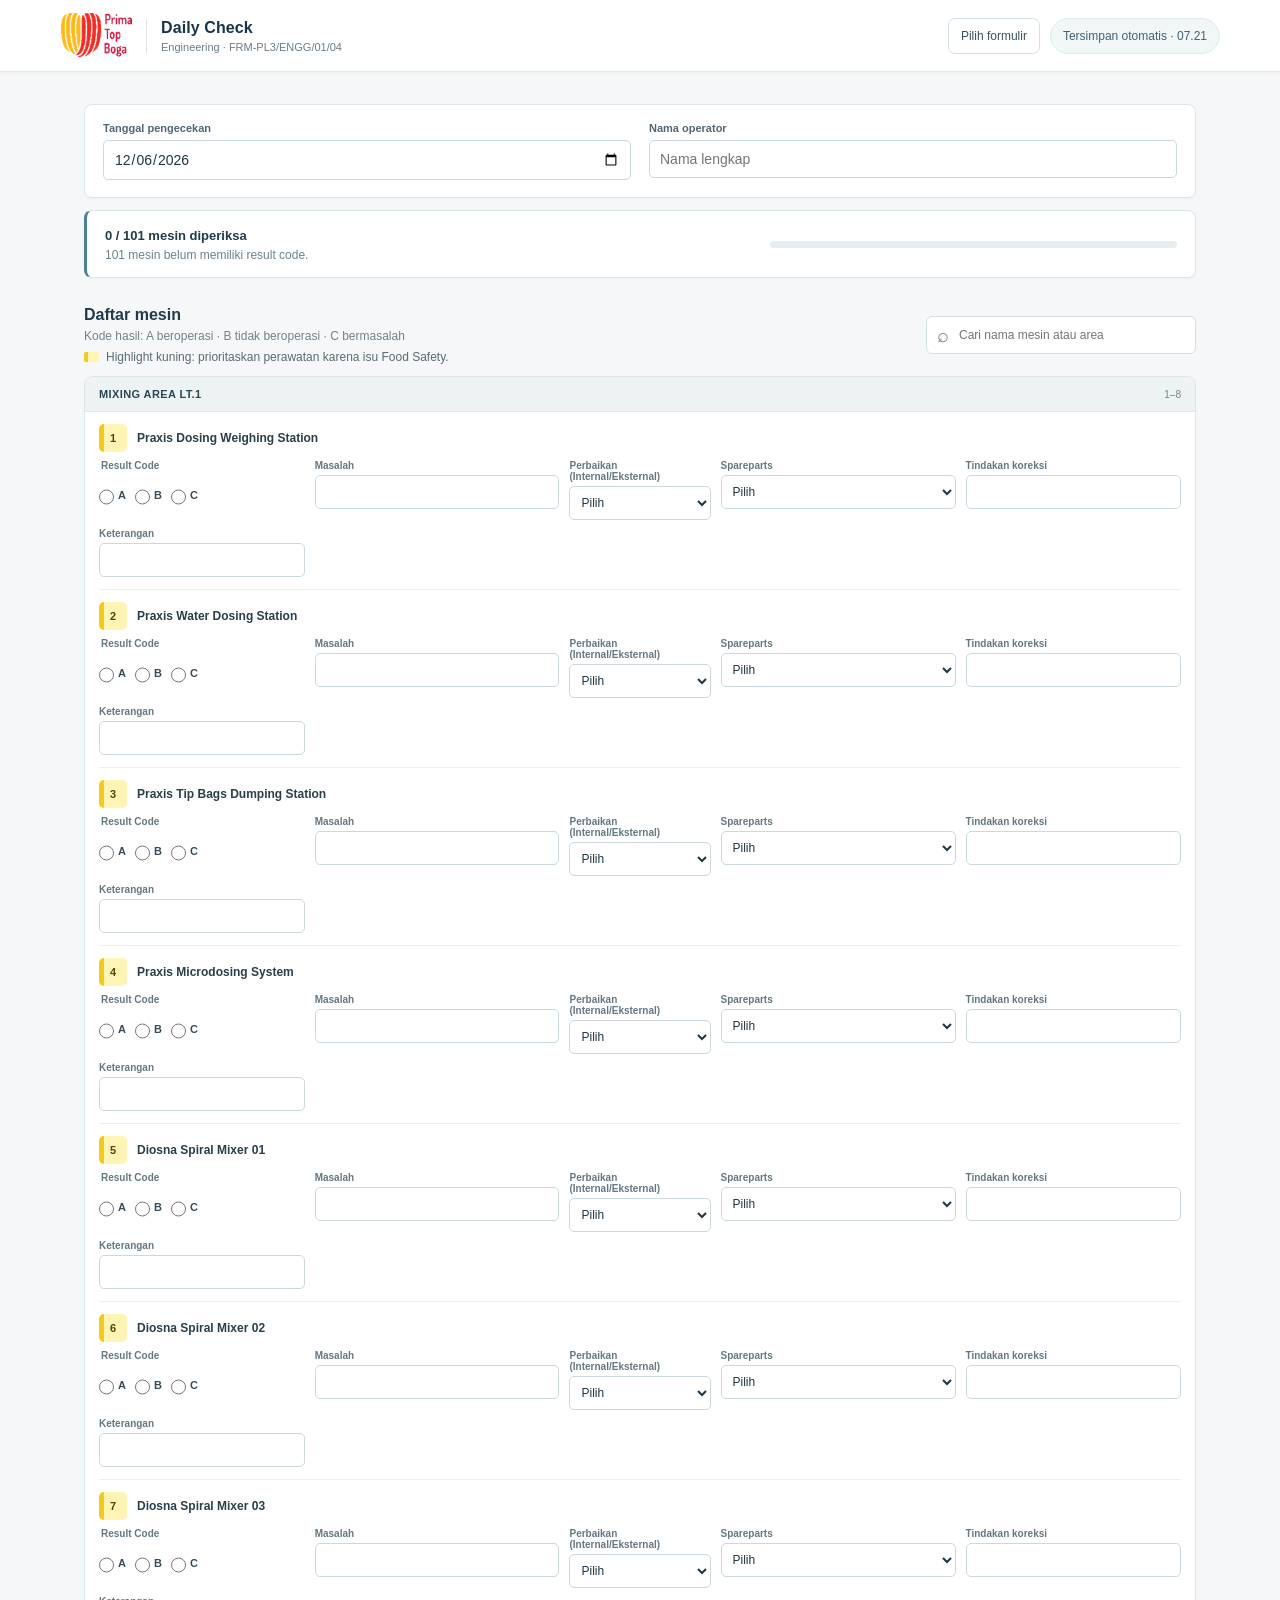
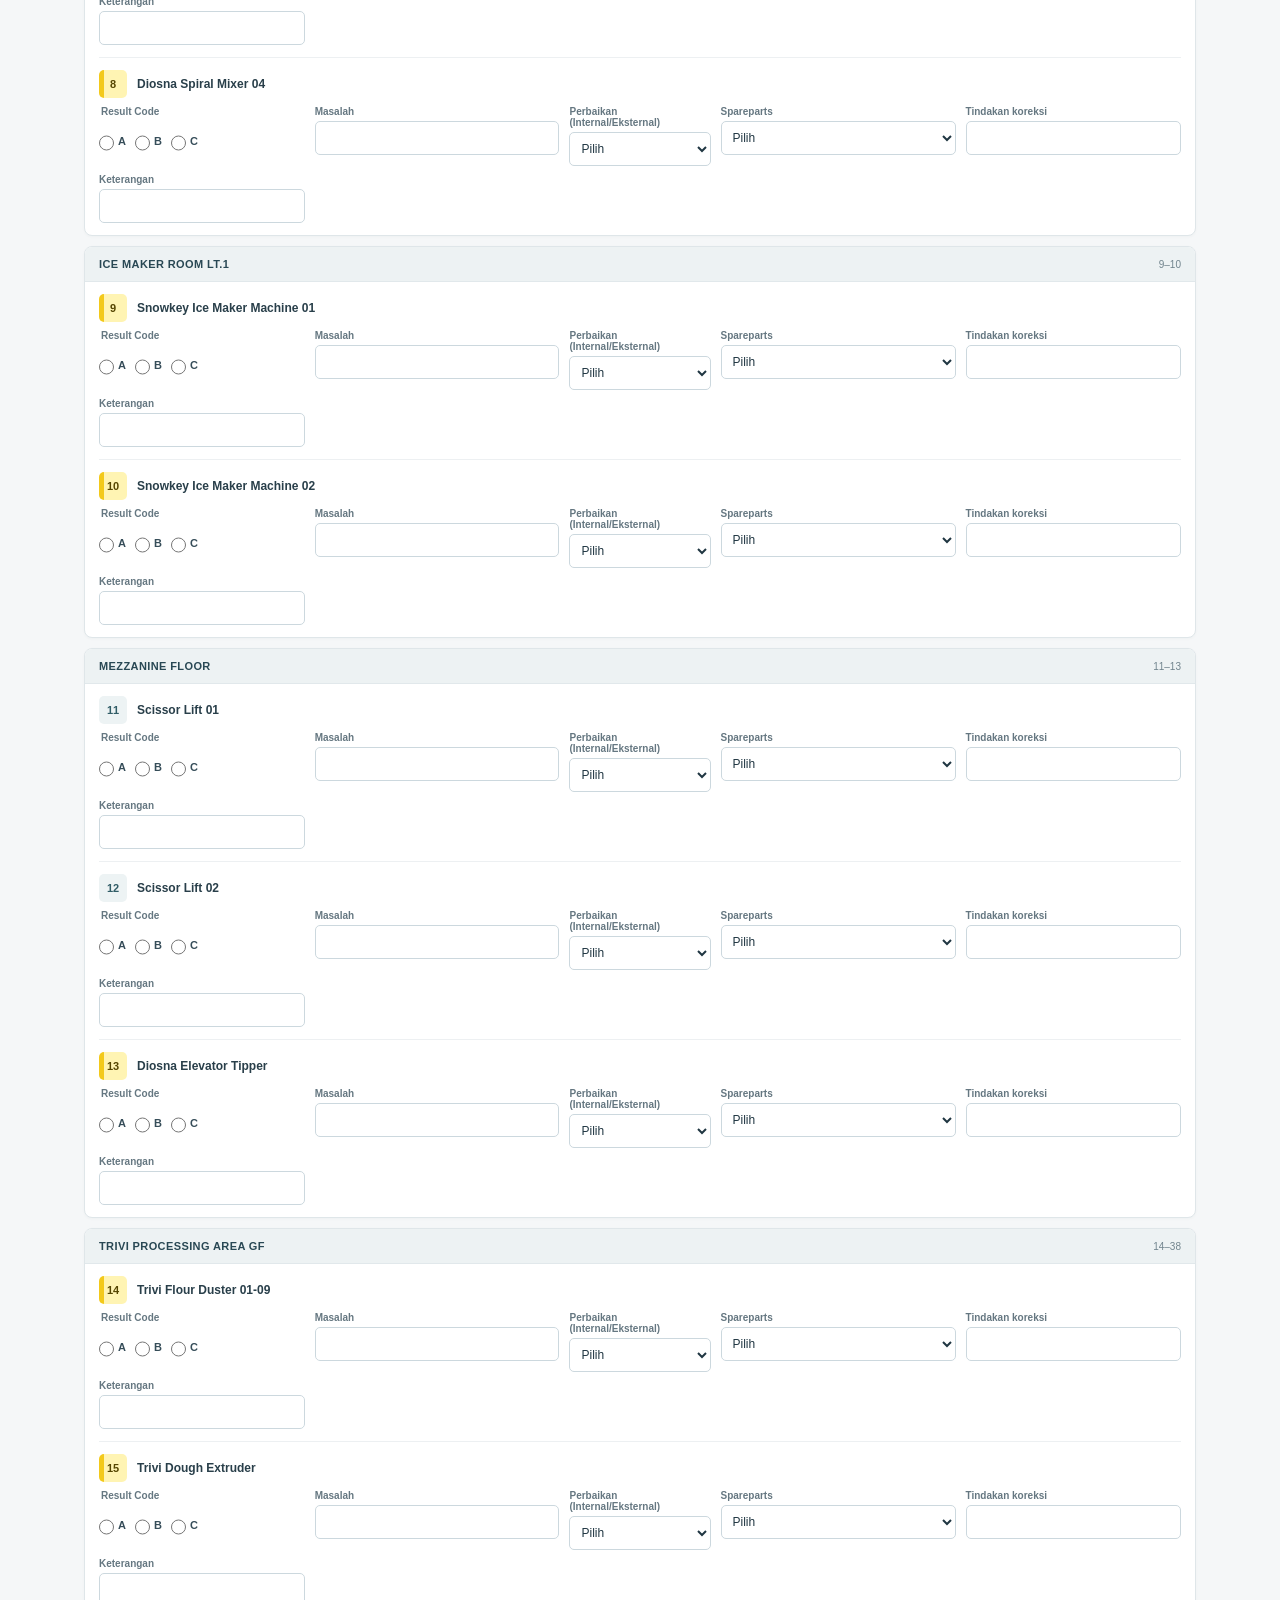
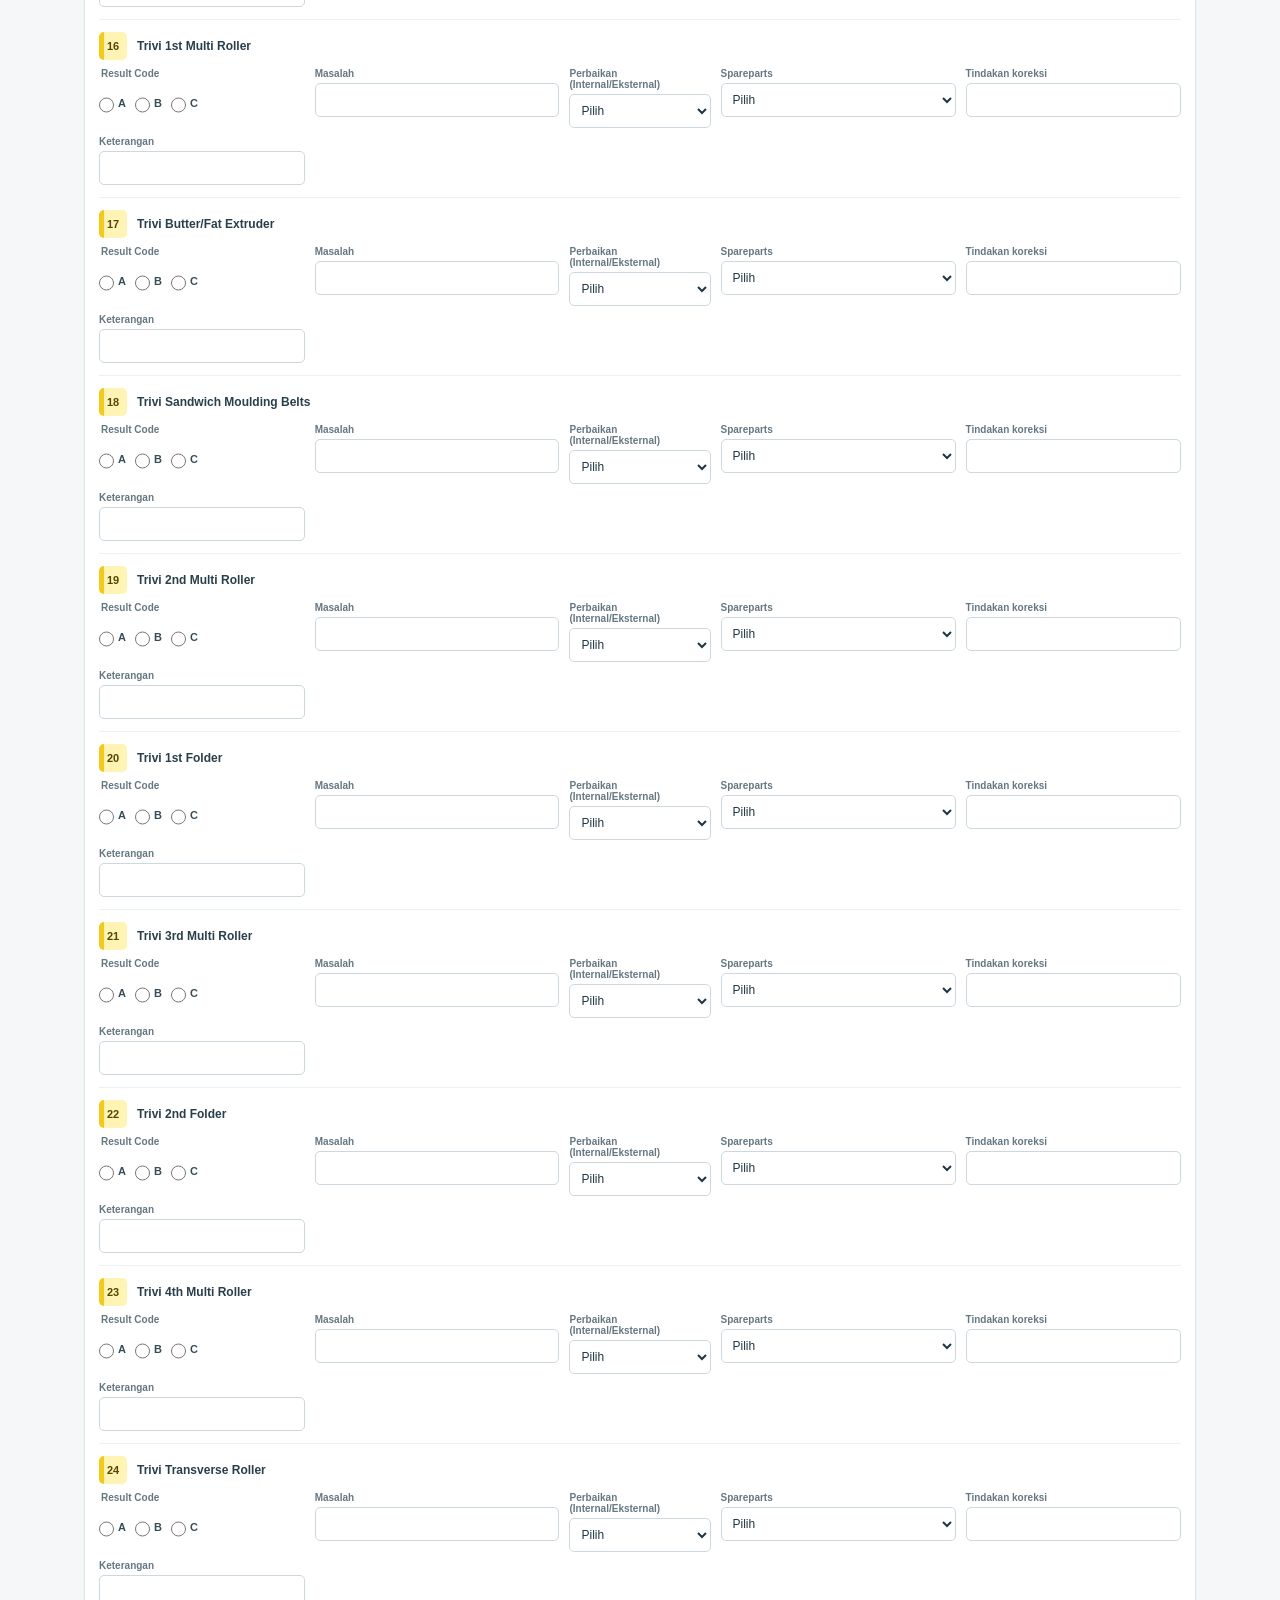
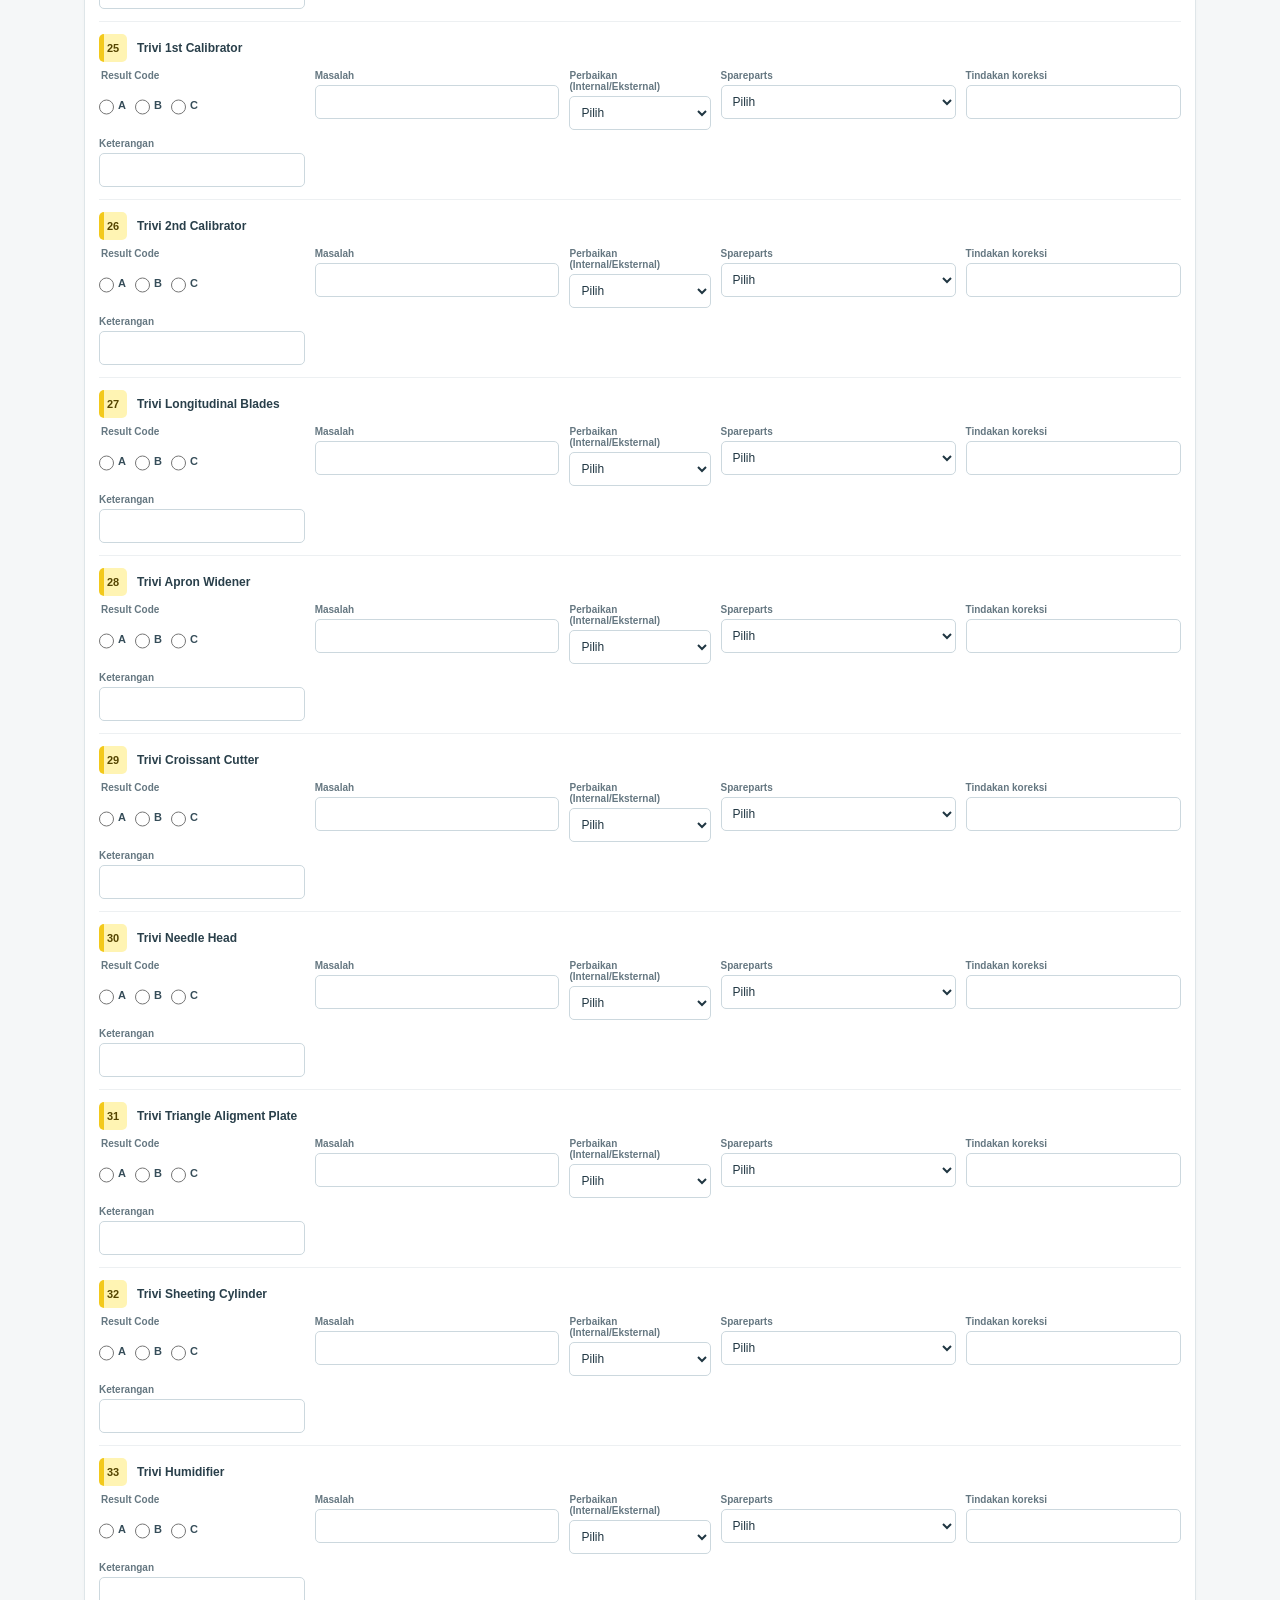
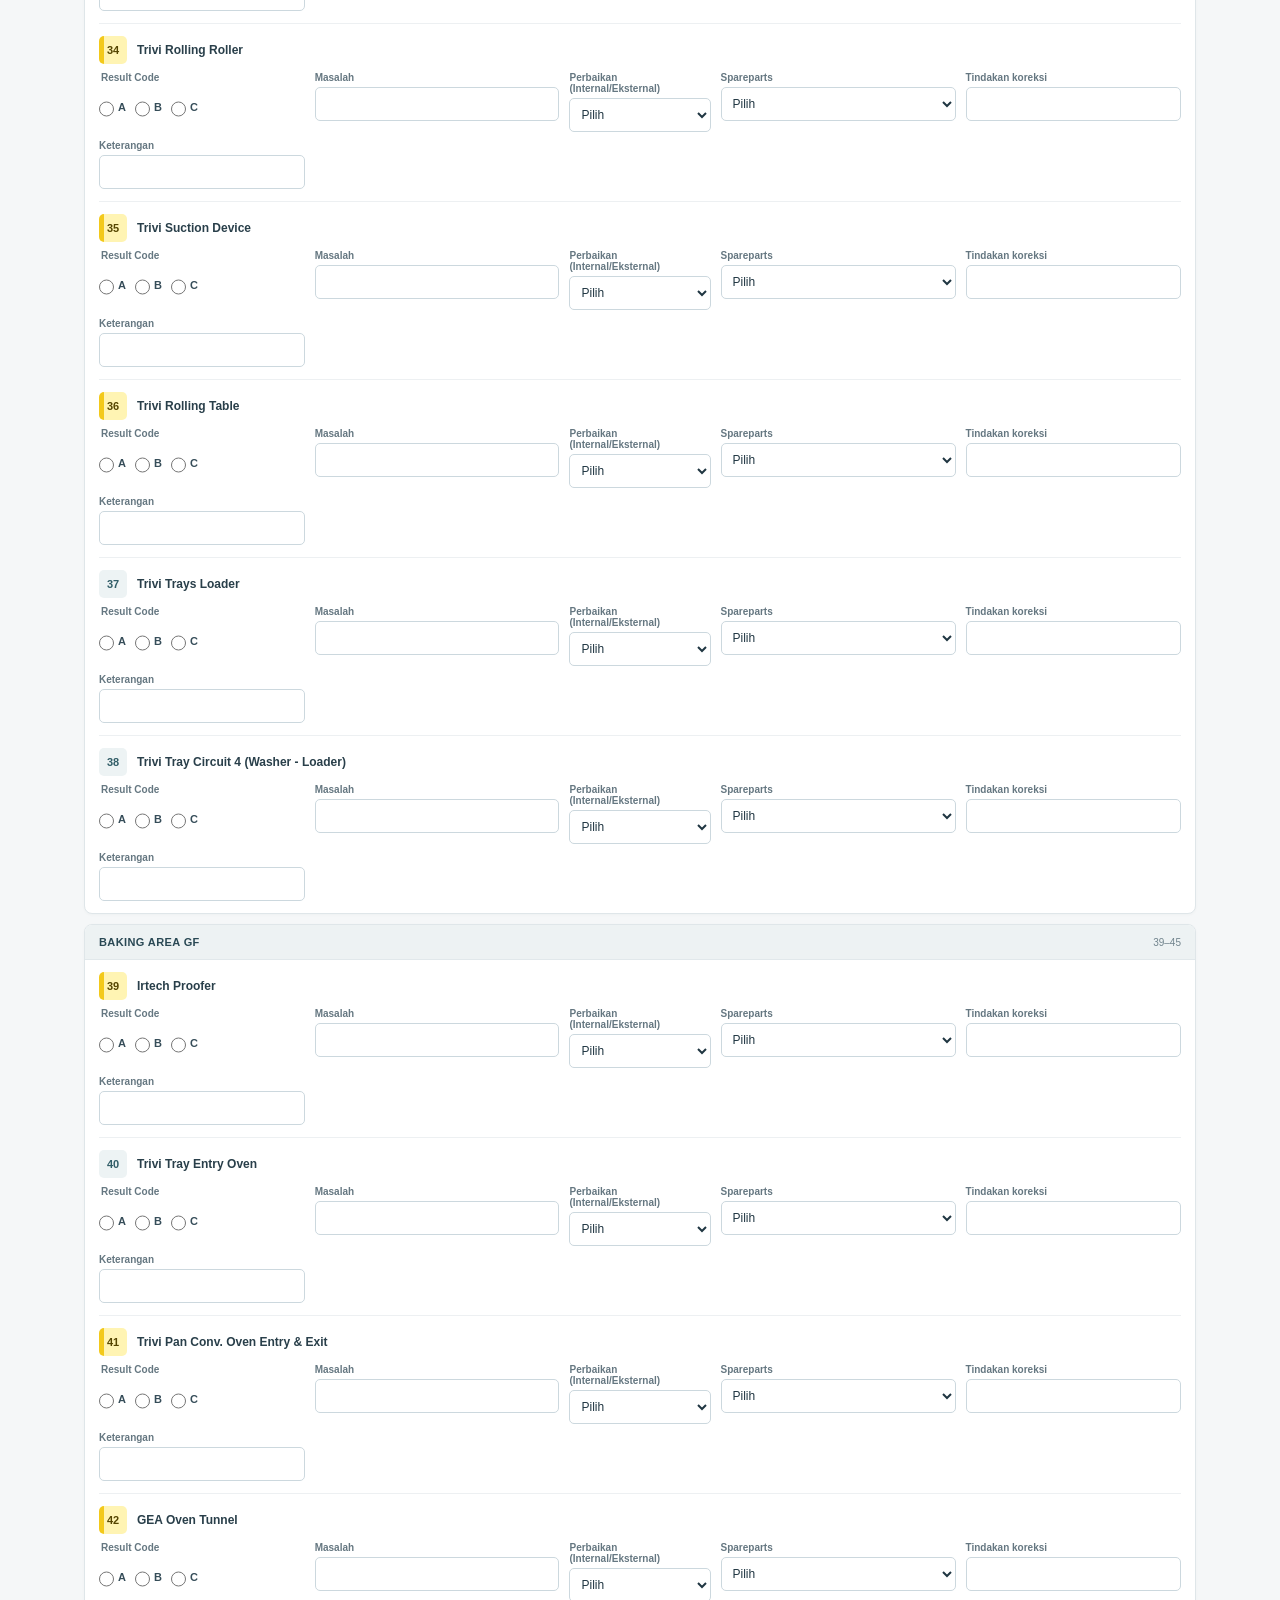
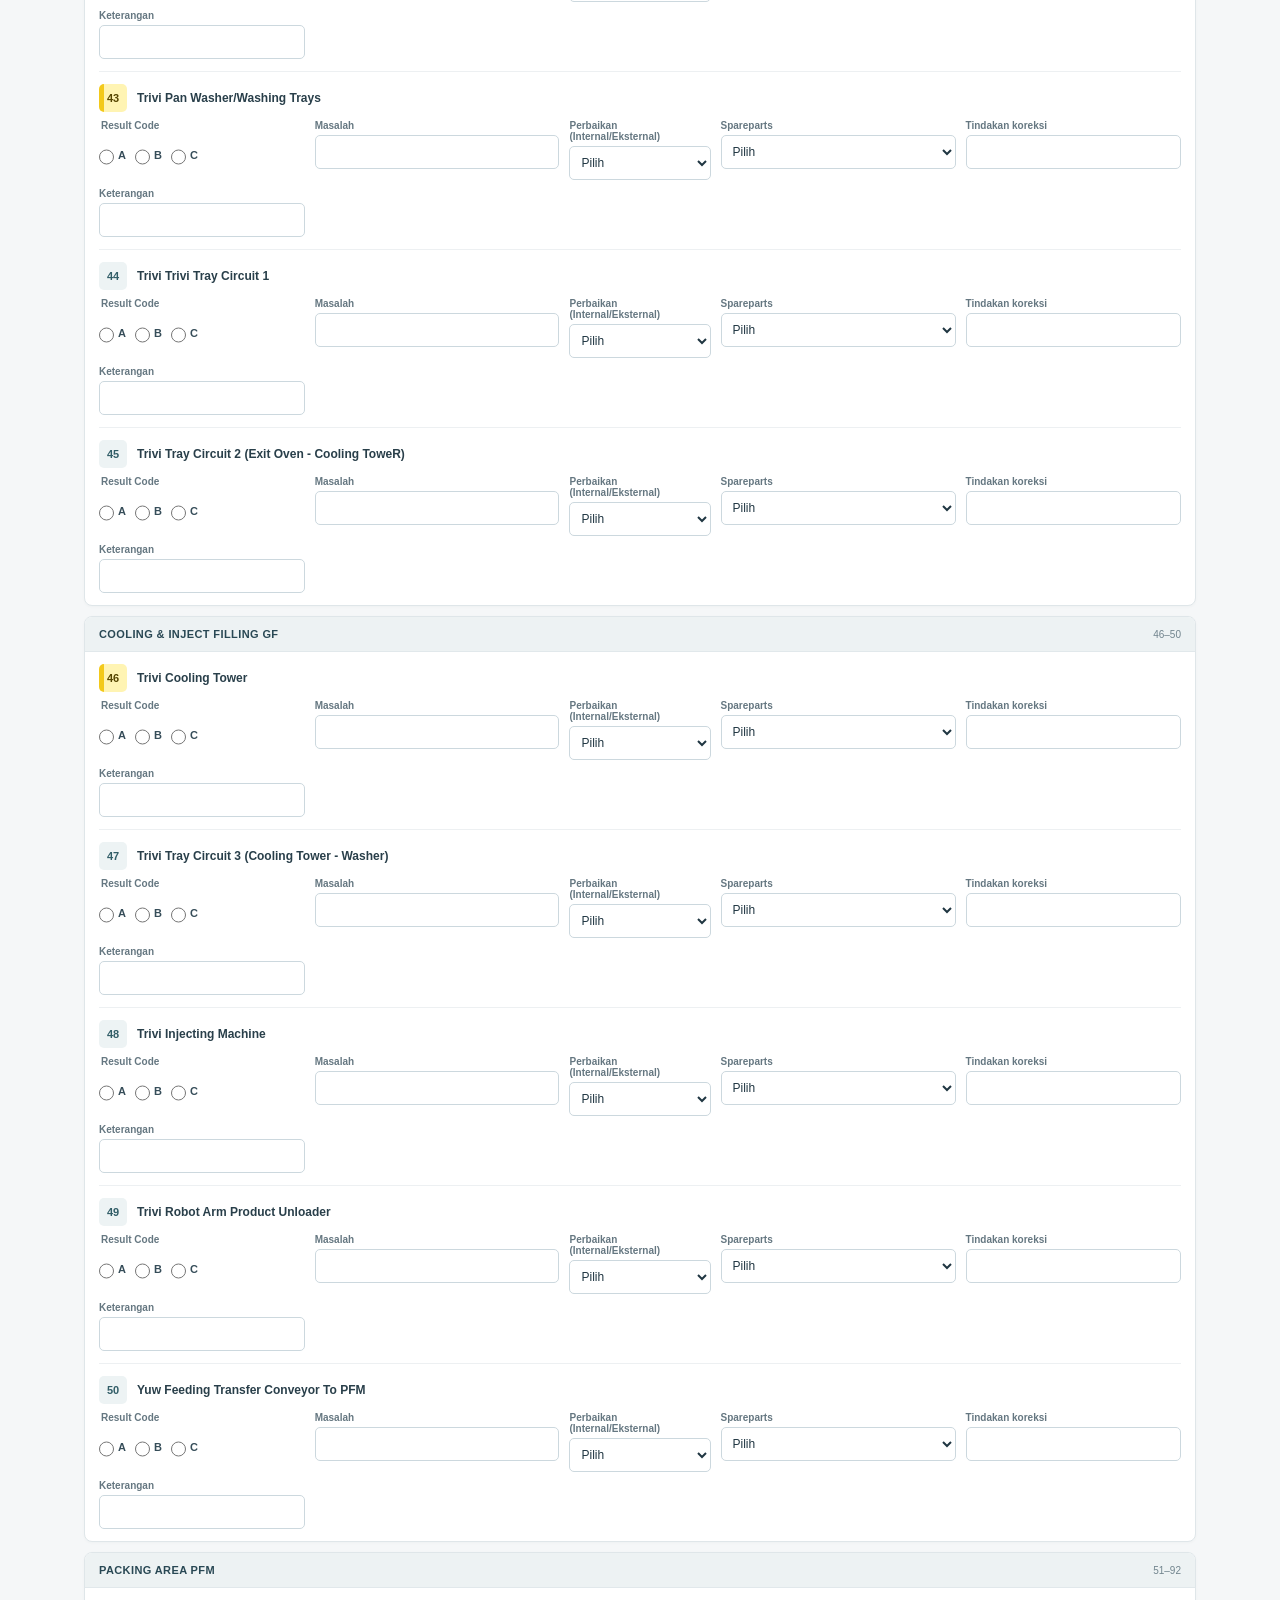
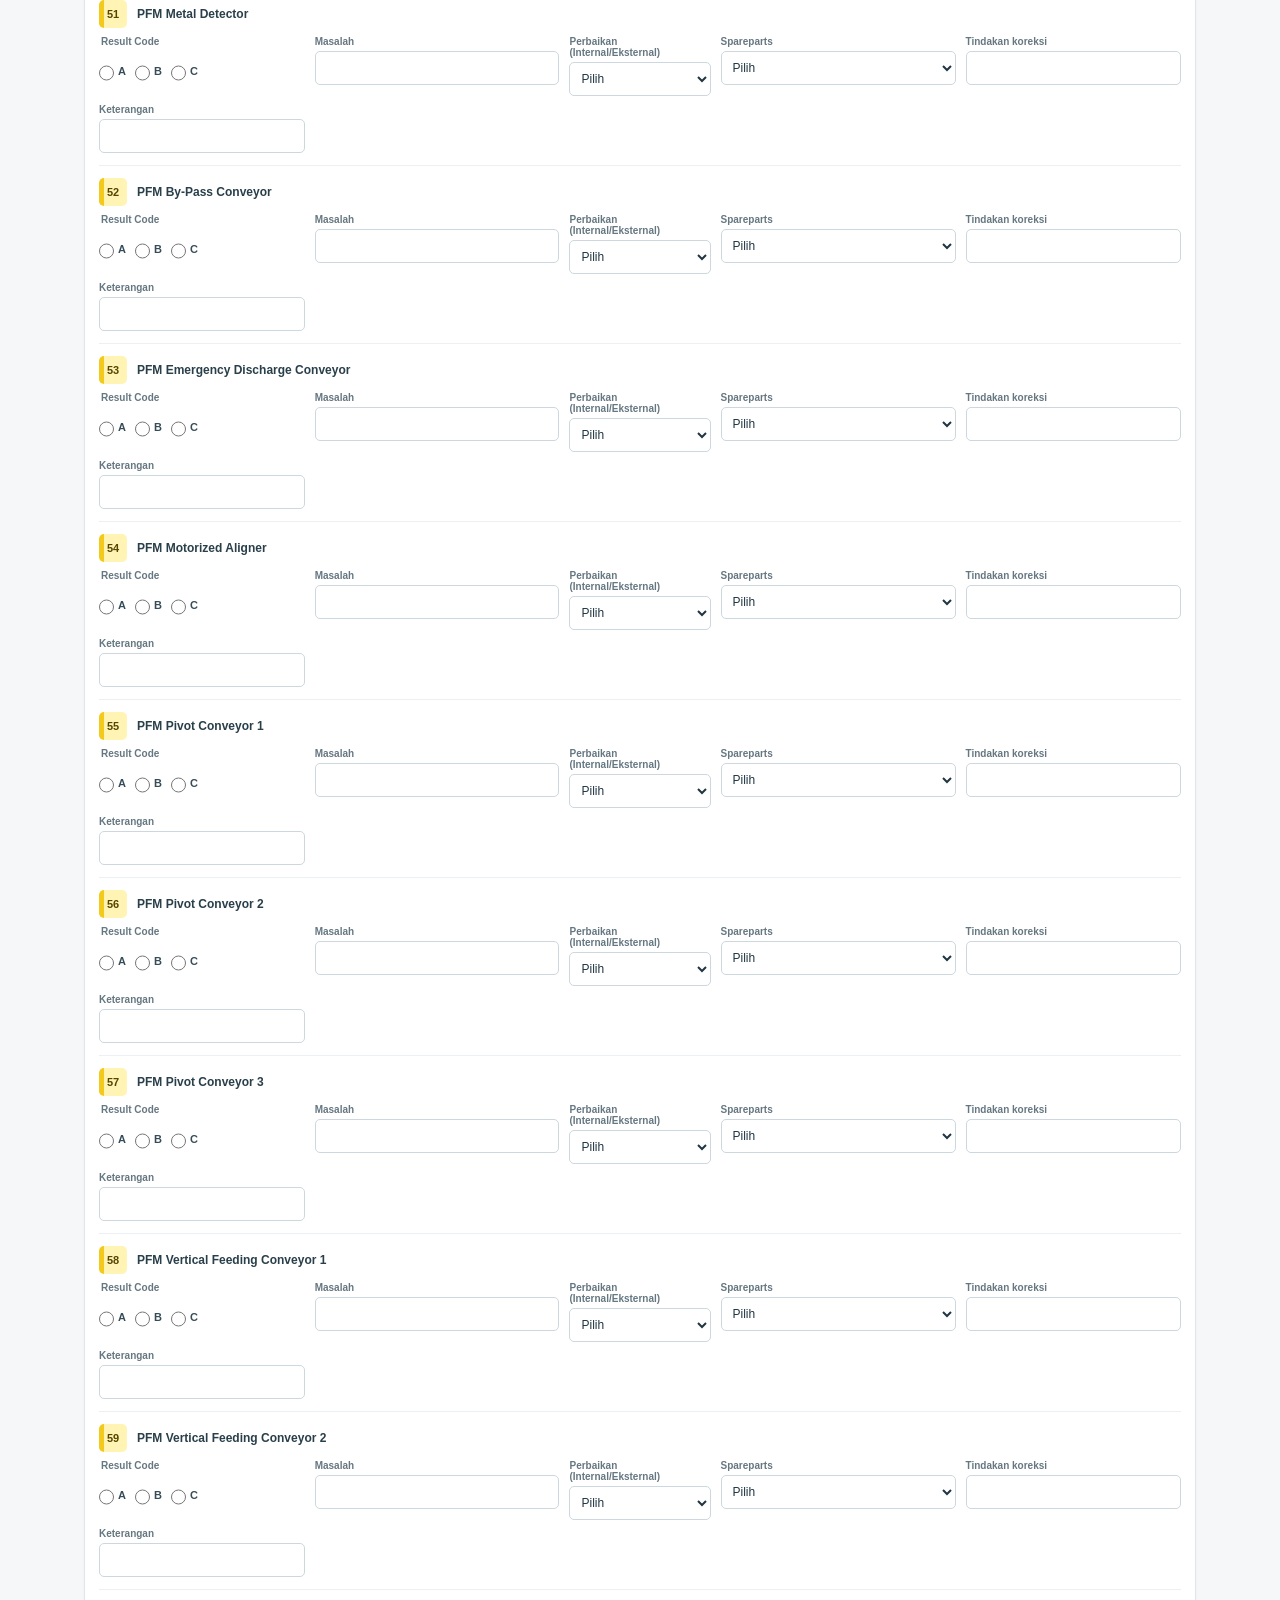
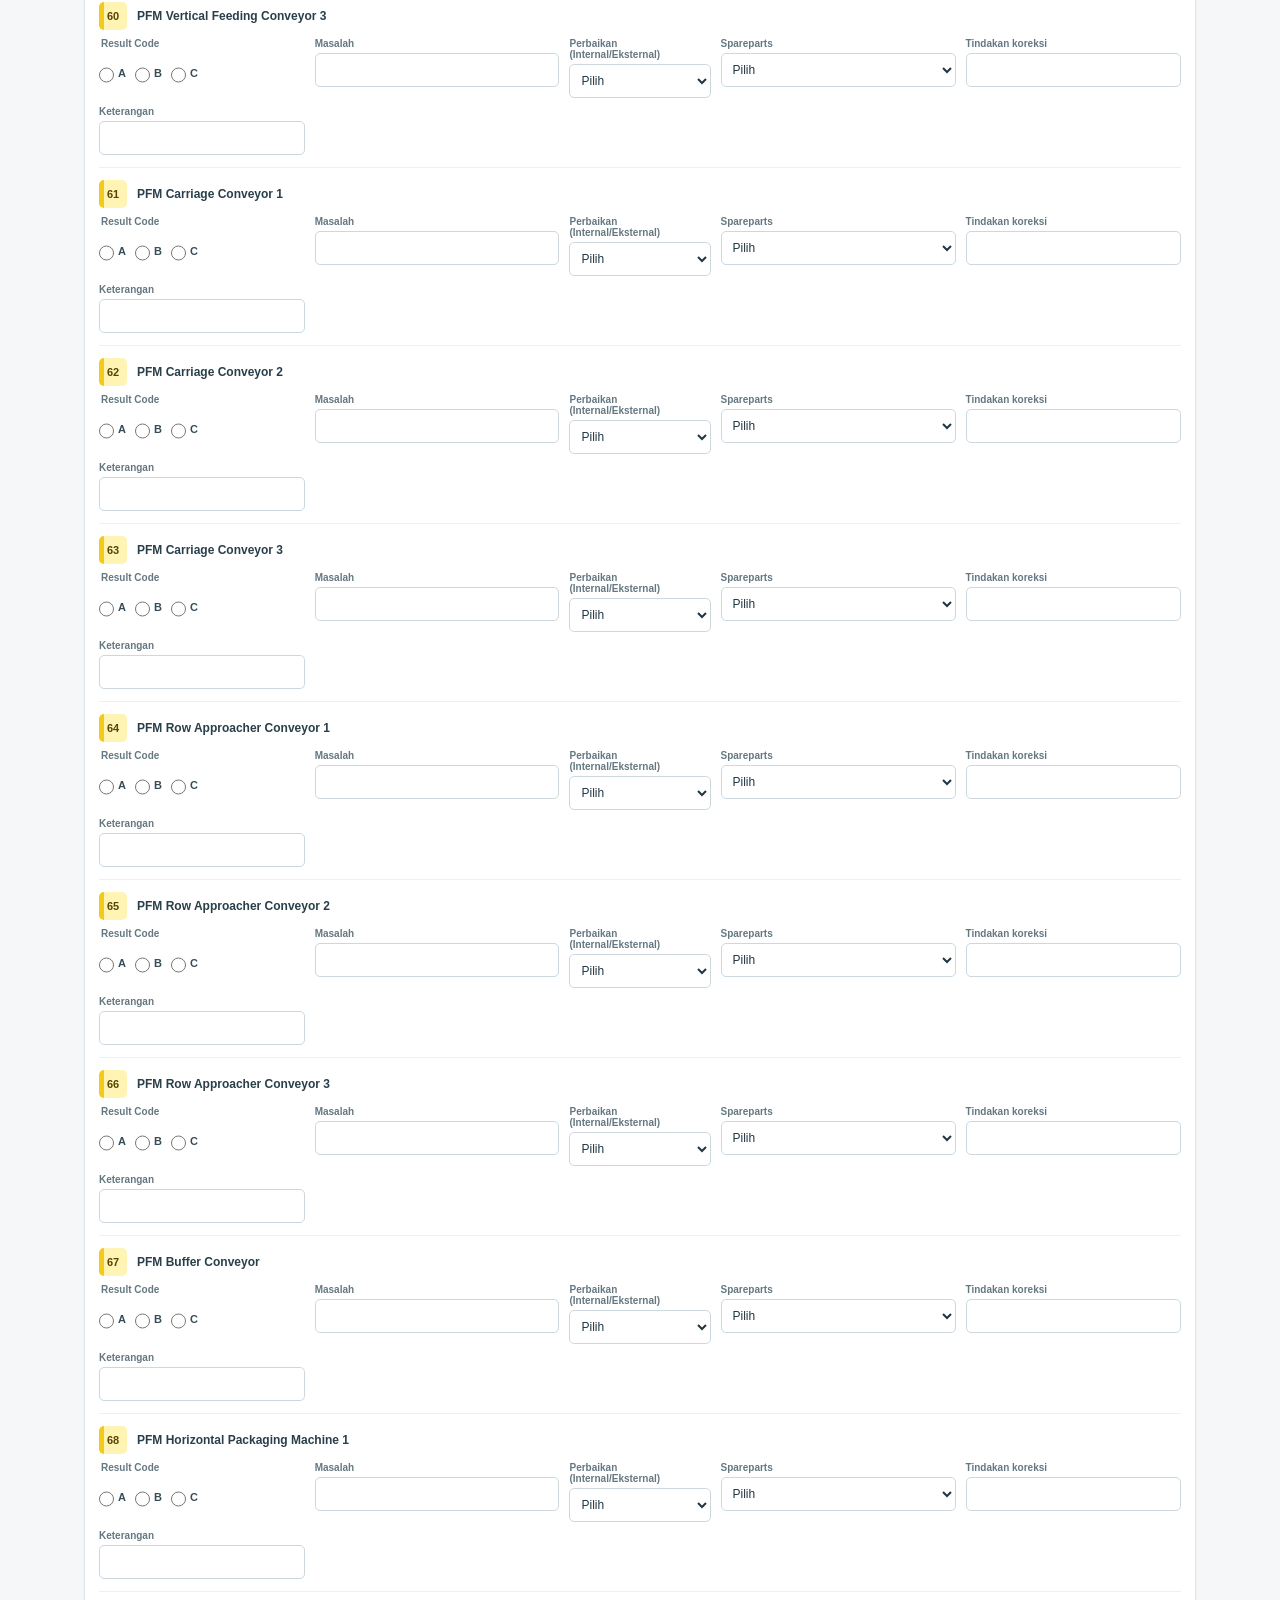
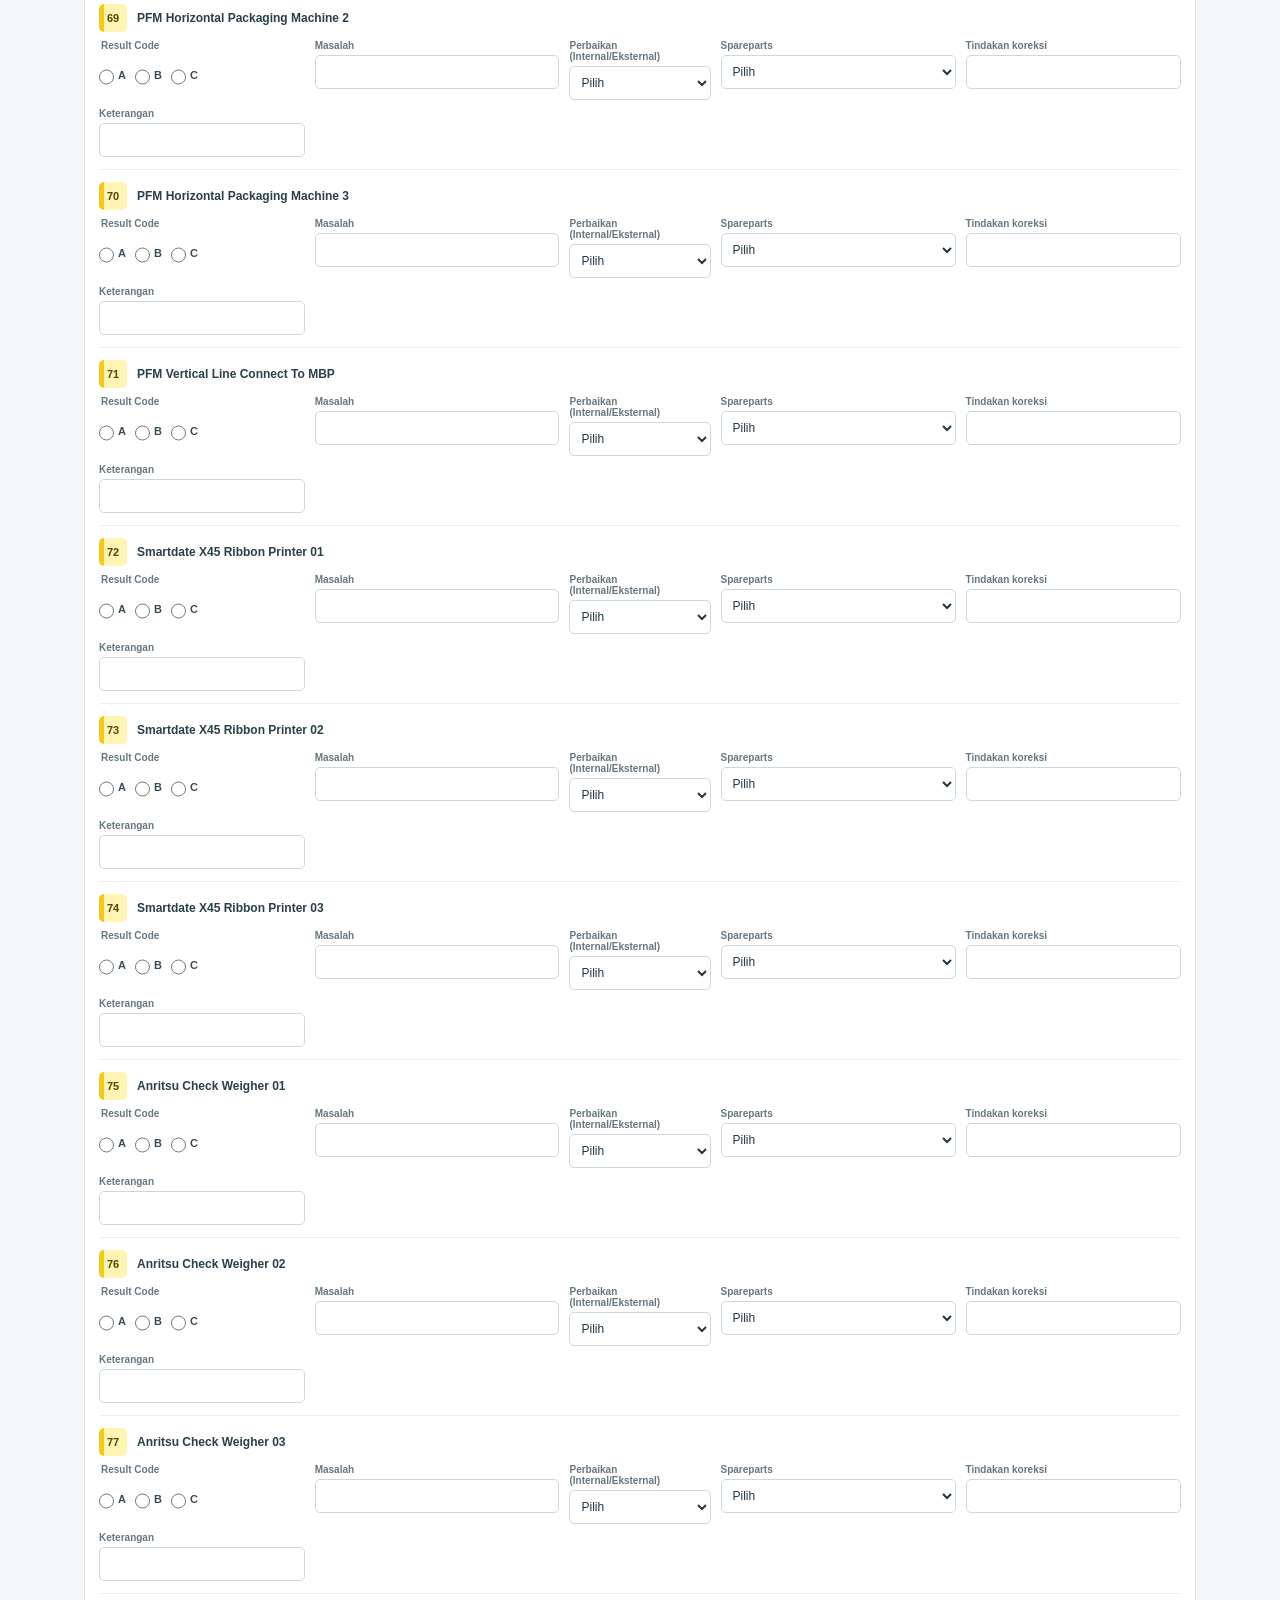
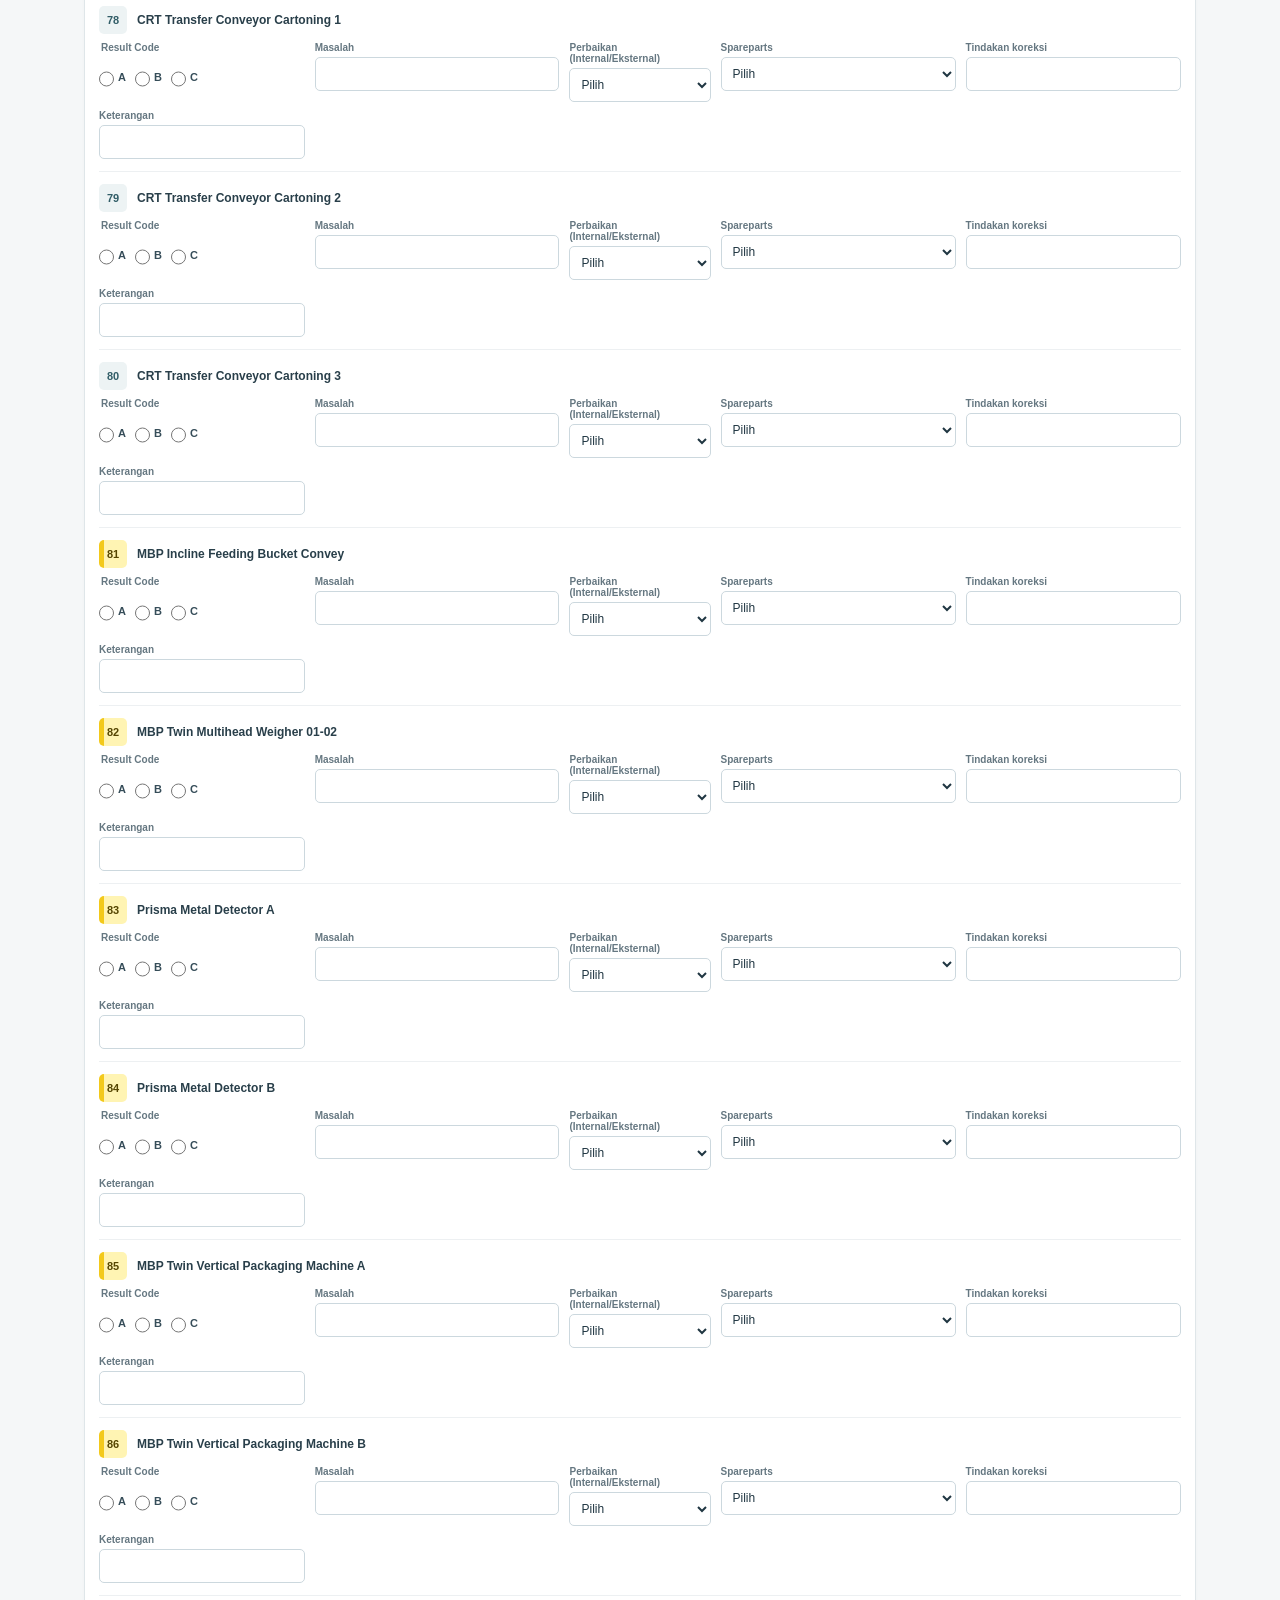
==== commit 82977926: "Fix Process PDF borders and restore machine rows" ====
--- a/processing.html
+++ b/processing.html
@@ -6,15 +6,15 @@
   <meta name="theme-color" content="#102a43">
   <title>Daily Check Processing · Prima Top Boga</title>
   <link rel="manifest" href="manifest.webmanifest">
-  <link rel="stylesheet" href="styles.css?v=26">
-  <link rel="stylesheet" href="home.css?v=26">
-  <script src="processing.js?v=26" defer></script>
+  <link rel="stylesheet" href="styles.css?v=28">
+  <link rel="stylesheet" href="home.css?v=28">
+  <script src="processing.js?v=28" defer></script>
 </head>
 <body>
   <header class="topbar no-print"><a class="brand" href="index.html" aria-label="Kembali ke pilihan Daily Check"><img src="prima-top-boga.png" alt="Prima Top Boga"><span class="brand-divider"></span><span class="brand-title"><strong>Daily Check</strong><small>Engineering · FRM-PL3/ENGG/01/04</small></span></a><div class="header-actions"><a class="home-link" href="index.html">Pilih formulir</a><span class="saved-state" id="savedState">Tersimpan otomatis</span></div></header>
   <main class="shell" id="top">
     <section class="meta panel no-print"><label>Tanggal pengecekan<input id="checkDate" type="date"></label><label>Nama operator<input id="operator" placeholder="Nama lengkap"></label></section>
-    <section class="progress panel no-print"><div><strong id="progressText">0 / 77 mesin diperiksa</strong><span id="progressSub">Pilih kode hasil untuk setiap mesin.</span></div><div class="progress-track"><i id="progressBar"></i></div></section>
+    <section class="progress panel no-print"><div><strong id="progressText">0 / 101 mesin diperiksa</strong><span id="progressSub">Pilih kode hasil untuk setiap mesin.</span></div><div class="progress-track"><i id="progressBar"></i></div></section>
     <section class="list-head no-print"><div><h2>Daftar mesin</h2><p>Kode hasil: A beroperasi · B tidak beroperasi · C bermasalah</p><p class="food-safety-legend"><span aria-hidden="true"></span> Highlight kuning: prioritaskan perawatan karena isu Food Safety.</p></div><label class="search-wrap"><span aria-hidden="true">⌕</span><input id="machineSearch" type="search" placeholder="Cari nama mesin atau area" autocomplete="off"></label></section>
     <div id="machineList" class="area-list no-print"></div>
     <section class="sign-panel panel no-print"><div class="sign-head"><div><h2>Tanda tangan digital</h2><p>Gambar tanda tangan di area masing-masing. Tanda tangan ikut masuk ke PDF.</p></div></div><div class="sign-grid"><div class="sign-box"><label>Dibuat Oleh<input id="makerName" placeholder="Nama"></label><label>Jabatan<input id="makerTitle" placeholder="Jabatan"></label><canvas id="makerSign" width="520" height="240" aria-label="Area tanda tangan digital pembuat"></canvas><span>Tanda tangan · <span id="makerDateLabel"></span></span><button type="button" class="clear-one button secondary" data-canvas="makerSign">Hapus TTD ini</button></div><div class="sign-box"><label>Diketahui Oleh<input id="approverName" placeholder="Nama"></label><label>Jabatan<input id="approverTitle" placeholder="Jabatan"></label><canvas id="approverSign" width="520" height="240" aria-label="Area tanda tangan digital pemeriksa"></canvas><span>Tanda tangan · <span id="approverDateLabel"></span></span><button type="button" class="clear-one button secondary" data-canvas="approverSign">Hapus TTD ini</button></div></div></section>
--- a/styles.css
+++ b/styles.css
@@ -4,13 +4,13 @@
 @media print{@page{size:A4 landscape;margin:0}html,body{margin:0!important;padding:0!important;background:#fff!important;color:#000!important}.no-print,footer{display:none!important}.shell{display:block;max-width:none;margin:0;padding:0}.print-pages{display:block!important}.print-page{width:100%;height:196mm;position:relative;overflow:hidden;break-after:auto;font:6.2pt Arial,sans-serif;color:#000}.print-page+.print-page{break-before:page}.print-page:last-child{break-after:auto}.doc-head{height:15mm;display:flex;justify-content:space-between;align-items:flex-start;border-bottom:1px solid #000;margin-bottom:2mm}.doc-head>div{text-align:center;width:70%;padding-top:1mm}.doc-head>div>b{font-size:8pt}.doc-head h1{font:bold 10pt Arial;margin:1mm 0}.doc-head dl{margin:0;display:grid;grid-template-columns:20mm 34mm;row-gap:1mm;font-size:6.5pt}.doc-head dt,.doc-head dd{margin:0}.check-date{height:5mm;font-size:7pt;padding:1mm 0}.report{width:100%;border-collapse:collapse;table-layout:fixed;font:5.4pt Arial}.report th,.report td{border:.45pt solid #111;padding:.55mm .65mm;vertical-align:middle;overflow-wrap:anywhere}.report thead th{text-align:center;font-size:5.5pt;height:7mm;background:#f1f1f1}.report tbody tr{height:3.45mm}.report .num{text-align:center}.report .machine-name{font-weight:600}.report .machine-name.food-safety-highlight{background:#fff200!important;-webkit-print-color-adjust:exact;print-color-adjust:exact}.report .code{text-align:center;white-space:nowrap}.code-box{display:inline-block;border:.4pt solid #555;width:3.3mm;height:3mm;text-align:center;line-height:2.8mm;margin:0 .3mm;font-size:5pt}.code-box.selected{background:#222;color:#fff}.report .spares{text-align:center}.report .area-row{height:3.7mm!important;background:#dfe8eb;font-weight:bold}.report .area-row td{padding:.5mm 1mm}.c-no{width:5mm}.c-name{width:47mm}.c-code{width:15mm}.c-problem{width:31mm}.c-repair{width:33mm}.c-spares{width:18mm}.c-correction{width:37mm}.c-remarks{width:auto}.doc-bottom{display:flex;gap:4mm;margin-top:2mm;min-height:35mm}.notes{width:58%;font:5.5pt/1.35 Arial}.signatures{width:42%;display:flex;gap:3mm}.print-sign{flex:1;border:.5pt solid #555;padding:1.2mm;font:5.4pt Arial}.print-sign b{display:block;text-align:center;font-size:6.2pt}.sign-image{height:12mm;display:flex;align-items:center;justify-content:center}.sign-image img{max-width:100%;max-height:12mm;object-fit:contain}.print-sign>div:not(.sign-image){border-top:.3pt solid #999;padding-top:.7mm;margin-top:.6mm}.doc-operator{position:absolute;bottom:0;right:0;font-size:5pt}}
 @media print{
   .print-page{width:100%;height:203mm;min-height:0;overflow:hidden;padding:7mm;break-inside:avoid;}
-  .doc-head{height:13mm;display:grid;grid-template-columns:38mm 1fr 46mm;grid-template-rows:1fr;margin:0 0 1.5mm;border:0;align-items:stretch}
+  .doc-head{height:14mm;display:grid;grid-template-columns:42mm 1fr 49mm;grid-template-rows:1fr;margin:0 0 1.5mm;border:0;align-items:stretch}
   .logo-cell{border:1px solid #333;display:flex;align-items:center;justify-content:center;padding:1mm!important;width:auto!important}
-  .logo-cell img{display:block;max-width:34mm;max-height:11mm;object-fit:contain;-webkit-print-color-adjust:exact;print-color-adjust:exact}
-  .title-cell{width:auto!important;padding:0!important;border:1px solid #333;display:flex;flex-direction:column;justify-content:center;align-items:center}
-  .title-cell>b{font-size:7pt!important}
-  .title-cell h1{font:bold 8pt Arial!important;margin:1mm 0!important}
-  .doc-head dl{border:1px solid #333;display:grid;grid-template-columns:18mm 1fr;grid-template-rows:repeat(4,1fr);row-gap:0;font-size:5.6pt;padding:0 1mm;align-items:center}
+  .logo-cell img{display:block;max-width:38mm;max-height:12mm;object-fit:contain;-webkit-print-color-adjust:exact;print-color-adjust:exact}
+  .title-cell{width:auto!important;padding:0!important;border:1px solid #333;border-left:0;display:flex;flex-direction:column;justify-content:center;align-items:center}
+  .title-cell>b{display:block;width:100%;font:9pt "Times New Roman",serif!important;text-align:center;padding:0 0 .7mm;border-bottom:.5pt solid #333}
+  .title-cell h1{font:bold 8pt "Times New Roman",serif!important;margin:1mm 0!important;width:100%;text-align:center}
+  .doc-head dl{border:1px solid #333;border-left:0;display:grid;grid-template-columns:20mm 1fr;grid-template-rows:repeat(4,1fr);row-gap:0;font:6.4pt "Times New Roman",serif;padding:0 1mm;align-items:center}
   .doc-head dt,.doc-head dd{border-bottom:.4pt solid #888;min-height:2.5mm;padding:.3mm;margin:0}
   .doc-head dt:nth-last-of-type(1),.doc-head dd:last-child{border-bottom:0}
   .check-date{height:4mm;font-size:6.3pt;padding:.5mm 0}
